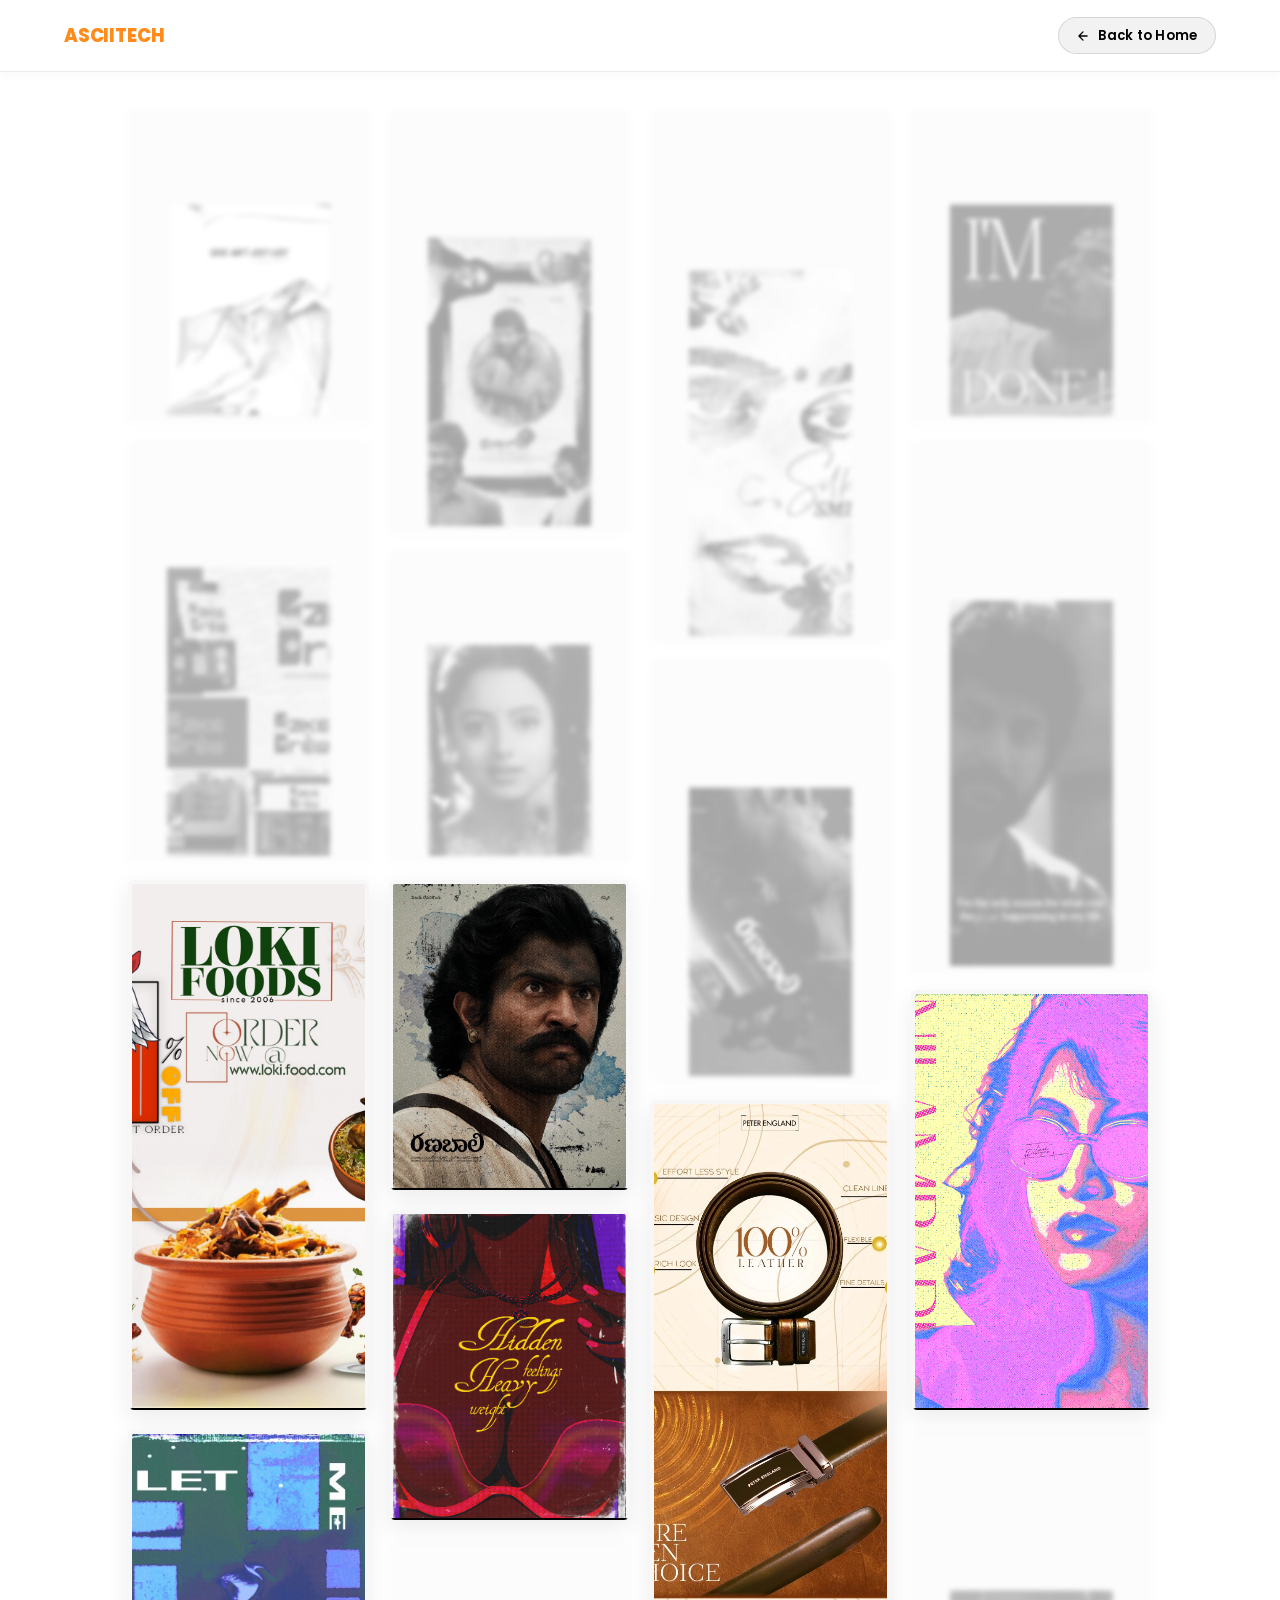
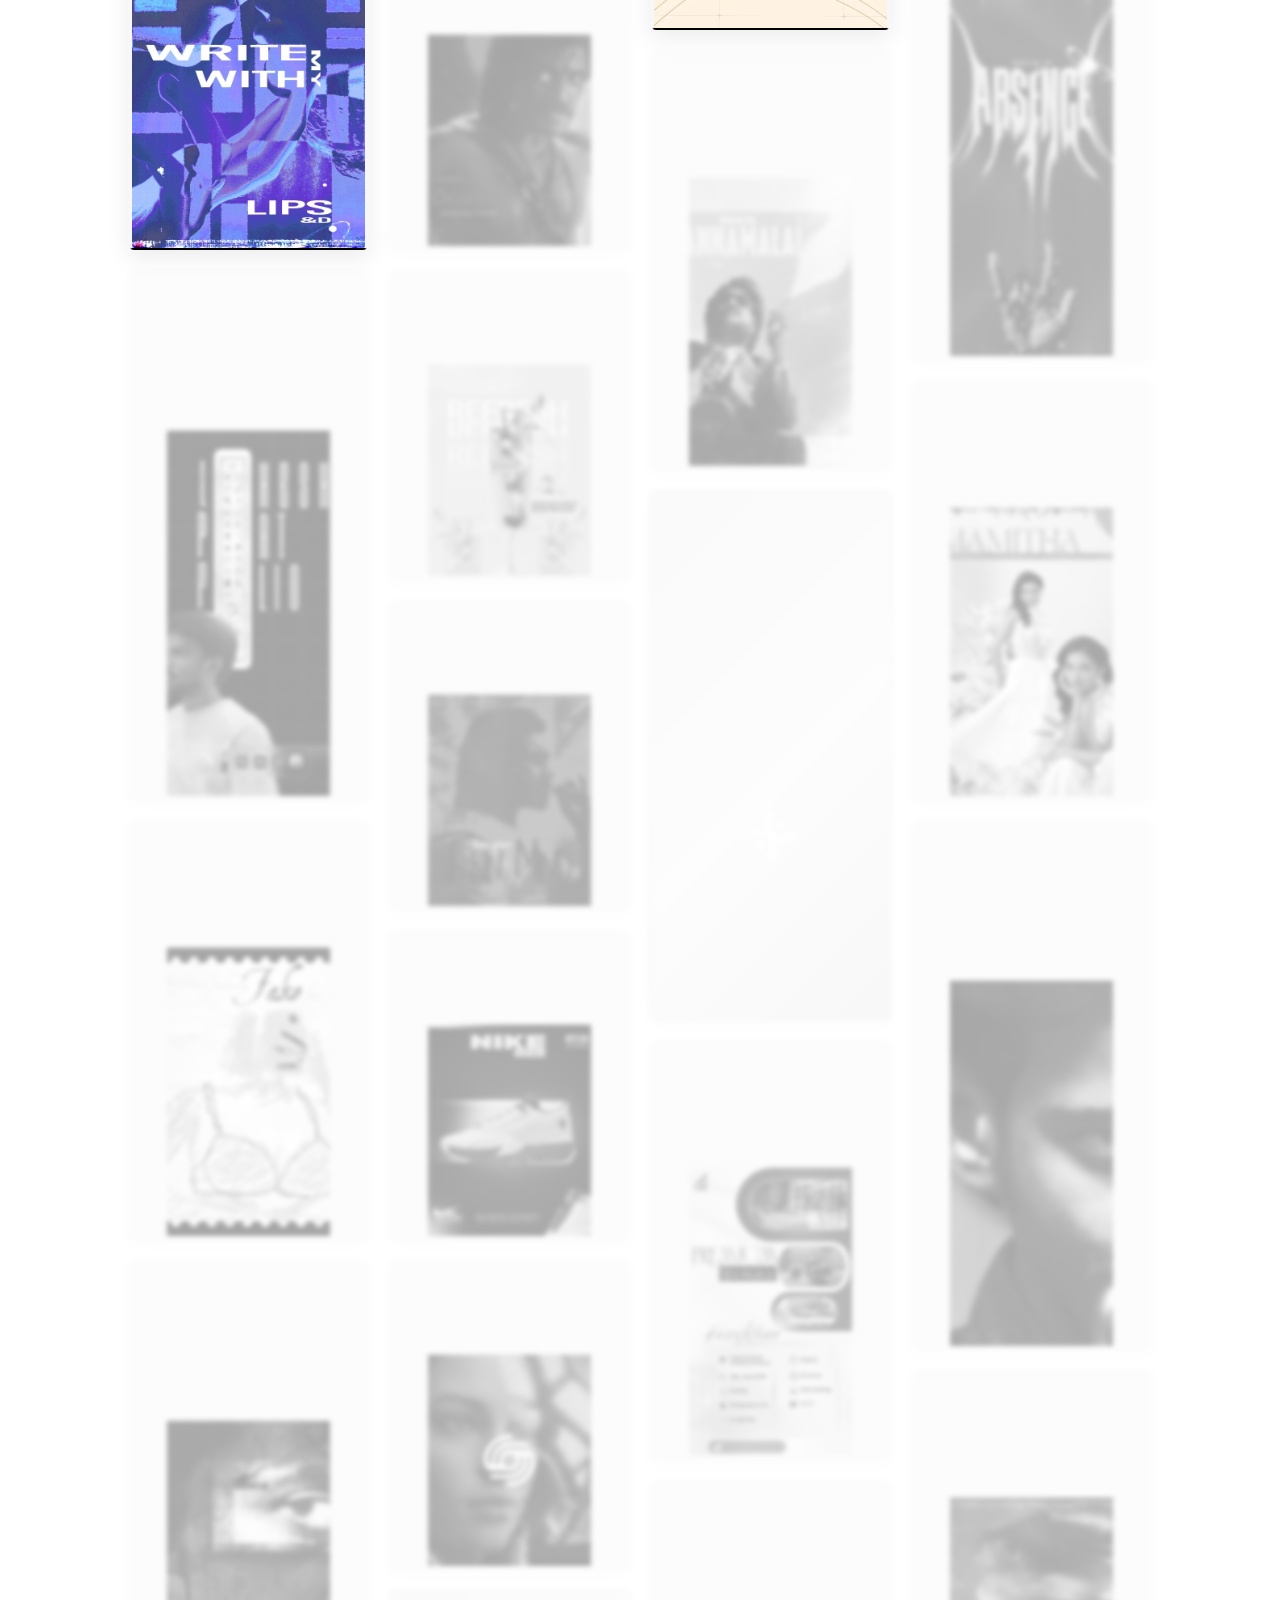
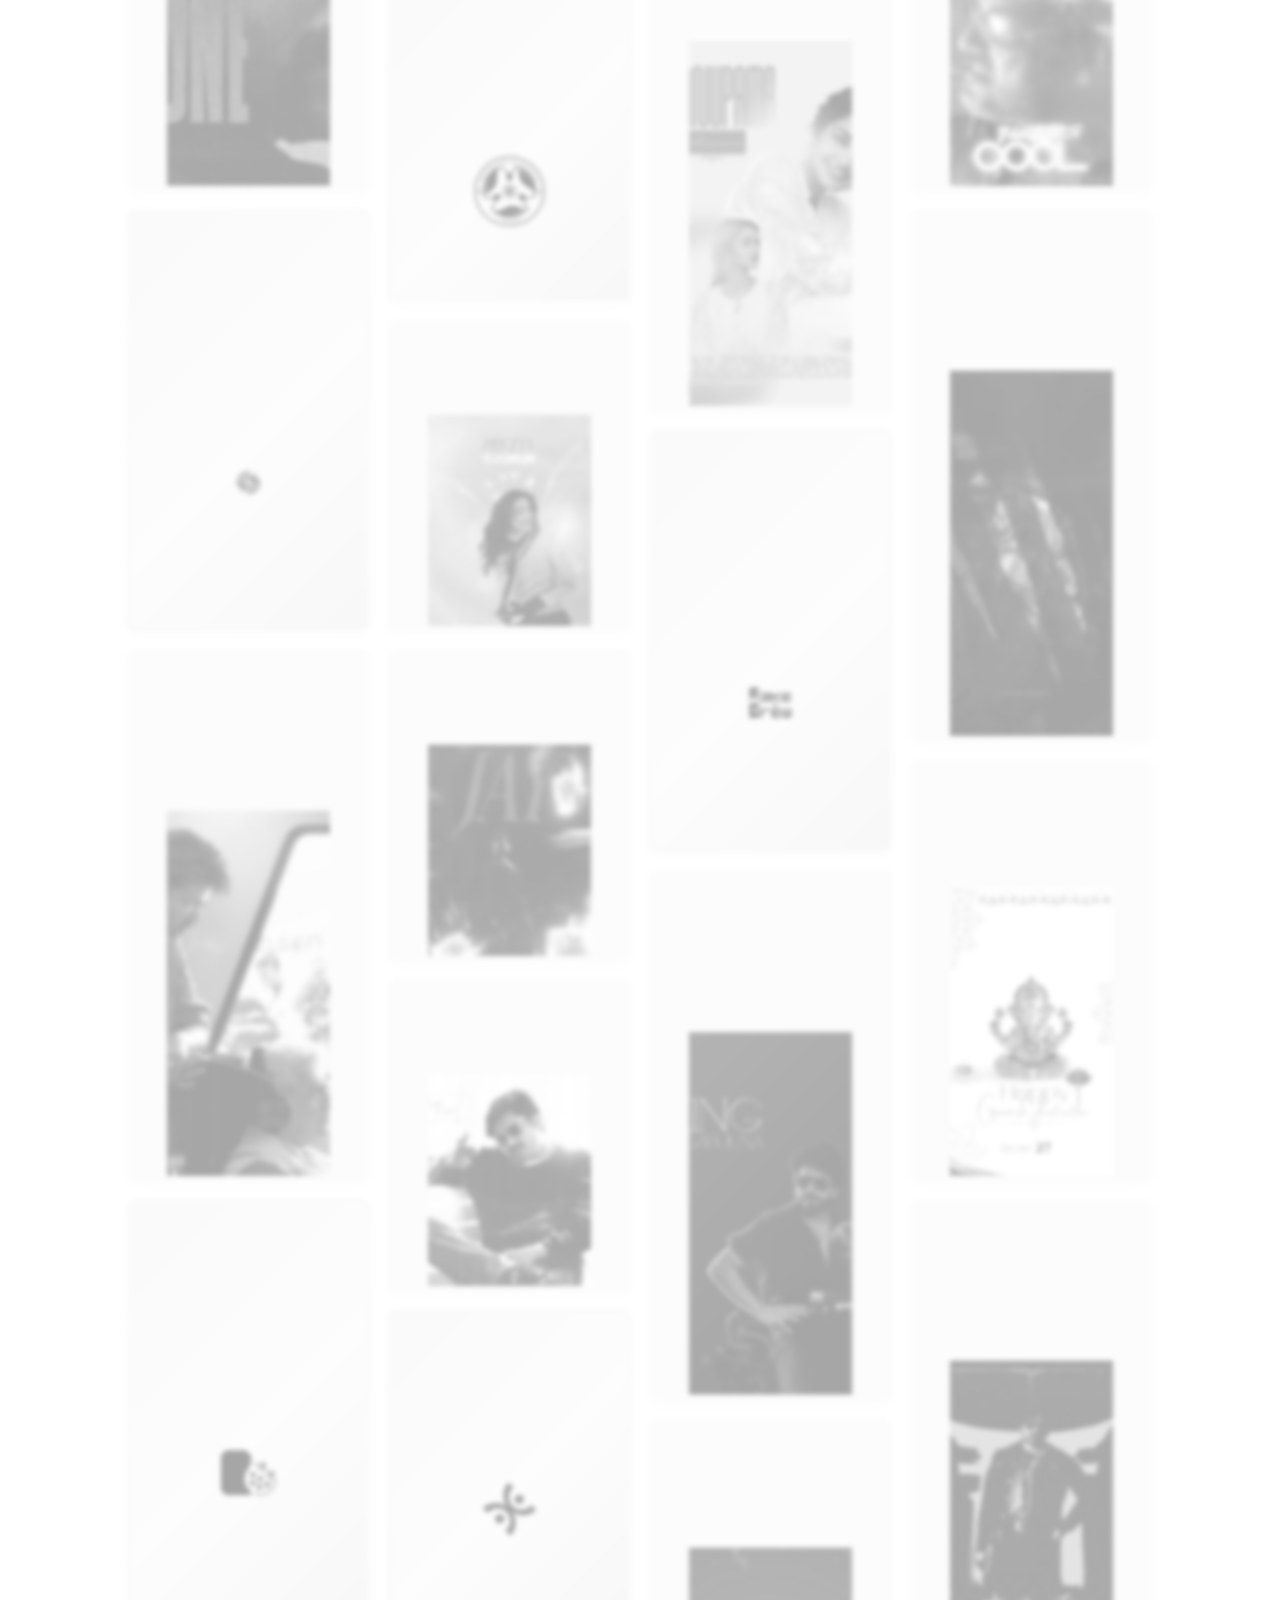
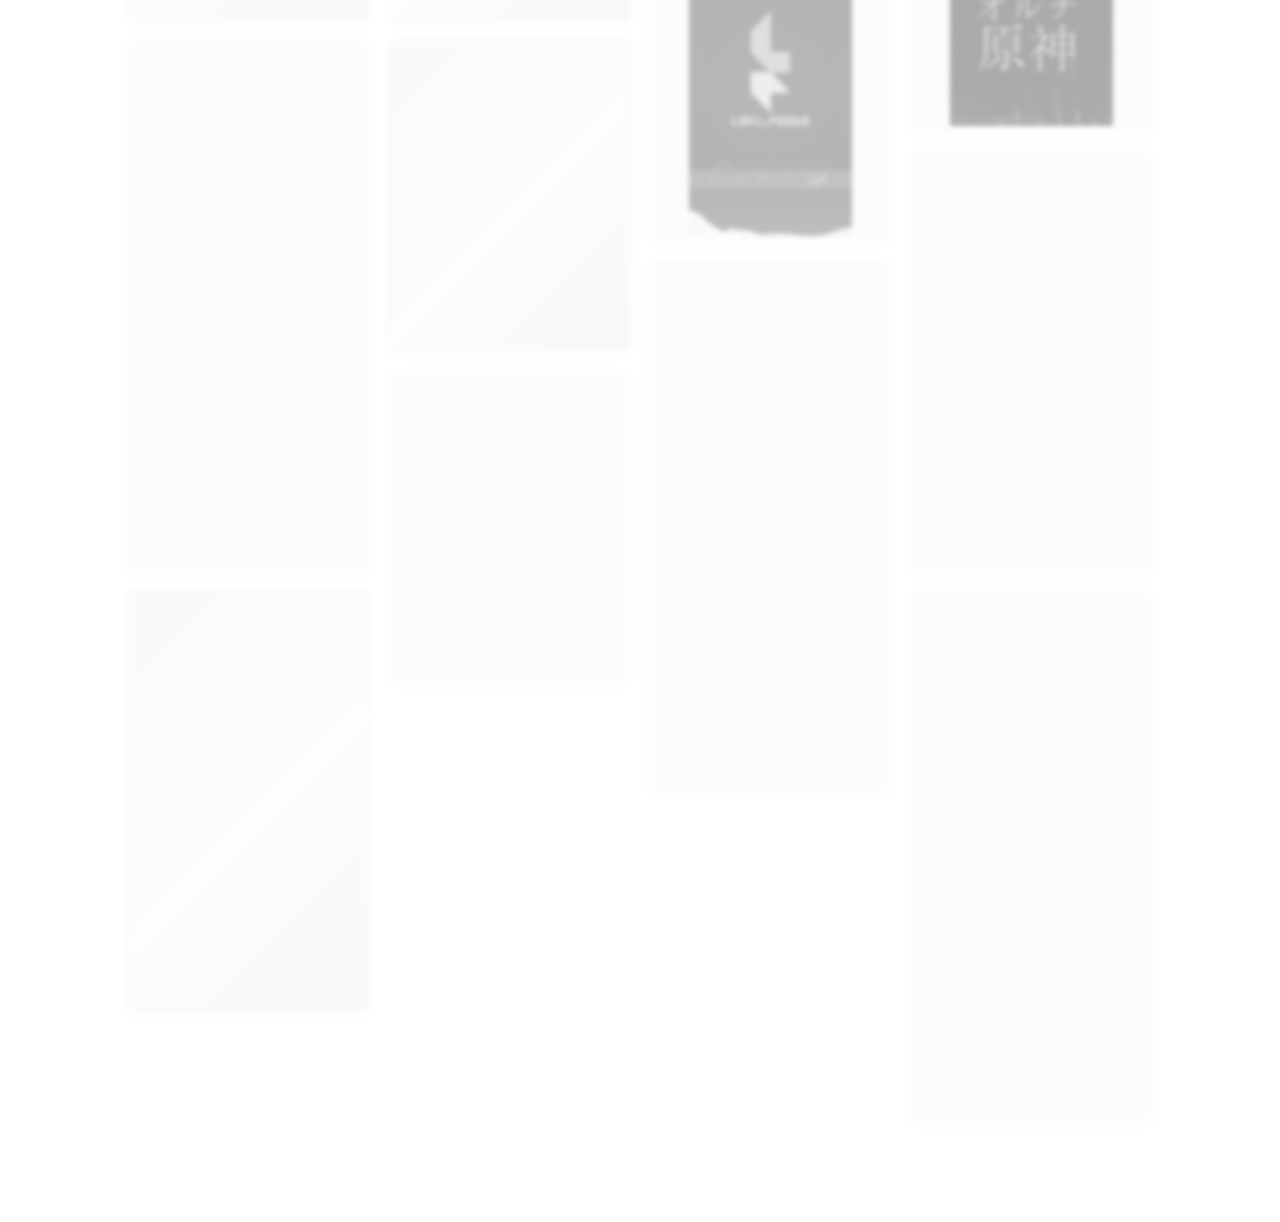
==== posters.html @ ccd1cb11 "Initial commit" ====
<!DOCTYPE html>
<html lang="en">
<head>
  <meta charset="UTF-8" />
  <meta name="viewport" content="width=device-width, initial-scale=1.0" />
  <title>Gallery & Posters Archive — ASCIITECH</title>
  <meta name="description" content="A curated waterfall gallery of all visual artworks, posters, and brand identities by ASCIITECH." />

  <!-- Google Fonts: Poppins & JetBrains Mono -->
  <link rel="preconnect" href="https://fonts.googleapis.com" />
  <link rel="preconnect" href="https://fonts.gstatic.com" crossorigin />
  <link href="https://fonts.googleapis.com/css2?family=Poppins:wght@300;400;500;600;700;800&family=JetBrains+Mono:wght@400;500&display=swap" rel="stylesheet" />

  <style>
    /* ==========================================================================
       Waterfall Gallery Animation Page (White Background Studio)
       ASCIITECH Design Studio
       ========================================================================== */
    *, *::before, *::after {
      box-sizing: border-box;
      margin: 0;
      padding: 0;
    }

    :root {
      --color-accent: #FF8C1A;
      --font-main: 'Poppins', system-ui, -apple-system, sans-serif;
      --font-mono: 'JetBrains Mono', monospace;
    }

    html {
      scroll-behavior: smooth;
      background: #FFFFFF;
    }

    body {
      display: grid;
      place-content: center;
      background: #FFFFFF;
      color: #000000;
      font-family: var(--font-main);
      min-height: 100vh;
      width: 100%;
      overflow-x: hidden;
      -webkit-font-smoothing: antialiased;
    }

    /* Fixed Minimal Floating Header */
    .posters-header {
      position: fixed;
      top: 0;
      left: 0;
      width: 100%;
      height: 72px;
      padding: 0 clamp(1.5rem, 5vw, 4rem);
      display: flex;
      align-items: center;
      justify-content: space-between;
      z-index: 100;
      background: rgba(255, 255, 255, 0.88);
      backdrop-filter: blur(20px);
      -webkit-backdrop-filter: blur(20px);
      border-bottom: 1px solid rgba(0, 0, 0, 0.08);
      box-shadow: 0 2px 12px rgba(0, 0, 0, 0.03);
    }

    .posters-wordmark {
      font-size: 1.15rem;
      font-weight: 800;
      letter-spacing: -0.01em;
      color: var(--color-accent);
      text-decoration: none;
      transition: opacity 0.2s ease;
    }

    .posters-wordmark:hover {
      opacity: 0.85;
    }

    .posters-back-btn {
      display: inline-flex;
      align-items: center;
      gap: 0.5rem;
      font-size: 0.82rem;
      font-weight: 600;
      letter-spacing: 0.02em;
      color: #000000;
      text-decoration: none;
      padding: 0.45rem 1.1rem;
      border-radius: 999px;
      background: rgba(0, 0, 0, 0.05);
      border: 1px solid rgba(0, 0, 0, 0.12);
      transition: all 0.25s ease;
    }

    .posters-back-btn:hover {
      background: var(--color-accent);
      color: #000000;
      border-color: var(--color-accent);
      transform: translateX(-2px);
    }

    /* ==========================================================================
       Waterfall Grid Container
       ========================================================================== */
    .waterfall {
      width: 80vw;
      max-width: 1600px;
      margin: 110px auto 8vw;
      display: grid;
      grid-template-columns: repeat(auto-fill, minmax(220px, 1fr));
      grid-gap: 1.25em;
      grid-auto-flow: row dense;
      grid-auto-rows: 10vh;
    }

    /* Staggered Height Spans (30vh, 40vh, 50vh) */
    .waterfall .item:nth-of-type(3n+1) {
      grid-row: auto / span 3; /* 30vh */
    }

    .waterfall .item:nth-of-type(3n+2) {
      grid-row: auto / span 4; /* 40vh */
    }

    .waterfall .item:nth-of-type(3n+3) {
      grid-row: auto / span 5; /* 50vh */
    }

    /* Item Card & Animation Transition on White Surface */
    .waterfall .item {
      position: relative;
      overflow: hidden;
      filter: saturate(0) opacity(0.35) blur(2.5px);
      transition: border 0.15s, filter 0.5s cubic-bezier(0.25, 1, 0.5, 1), opacity 0.5s ease, box-shadow 0.3s ease;
      box-sizing: border-box;
      border: 4px solid transparent;
      border-radius: 6px;
      background: #f7f7f7;
      cursor: pointer;
      user-select: none;
      box-shadow: 0 4px 16px rgba(0, 0, 0, 0.04);
    }

    .waterfall .item img {
      width: 100%;
      height: 100%;
      object-fit: cover;
      transform: scale(0.7);
      transform-origin: bottom center;
      transition: all 0.35s cubic-bezier(0.25, 1, 0.5, 1);
      display: block;
      pointer-events: none;
    }

    /* Inbound State (Scrolled into viewport) */
    .waterfall .item.inbound {
      filter: saturate(1) opacity(1) blur(0px);
      border-bottom: 2px solid #000000;
      box-shadow: 0 8px 24px rgba(0, 0, 0, 0.08);
    }

    .waterfall .item.inbound img {
      transform: scale(1.0);
    }

    /* Architectural card background for portfolio logo marks */
    .waterfall .item.item-logo {
      background: linear-gradient(135deg, #f2efe6 0%, #faf8f2 55%, #ede9de 100%);
      border: 1px solid rgba(0, 0, 0, 0.06);
    }

    .waterfall .item.item-logo img {
      object-fit: contain;
      padding: clamp(1.2rem, 3vw, 2.5rem);
    }

    /* Interactive hover highlight */
    .waterfall .item:hover {
      filter: saturate(1) opacity(1) blur(0px);
      border-color: rgba(255, 140, 26, 0.35);
      border-bottom-color: var(--color-accent);
      box-shadow: 0 12px 28px rgba(0, 0, 0, 0.12);
    }

    .waterfall .item:hover img {
      transform: scale(1.04);
    }

    /* ==========================================================================
       Fullscreen High-Resolution Lightbox Modal
       ========================================================================== */
    .lightbox-modal {
      position: fixed;
      inset: 0;
      z-index: 1000;
      display: flex;
      align-items: center;
      justify-content: center;
      padding: clamp(1rem, 3vw, 2.5rem);
      opacity: 0;
      pointer-events: none;
      transition: opacity 0.3s cubic-bezier(0.16, 1, 0.3, 1);
    }

    .lightbox-modal.is-open {
      opacity: 1;
      pointer-events: auto;
    }

    .lightbox-backdrop {
      position: absolute;
      inset: 0;
      background: rgba(0, 0, 0, 0.94);
      backdrop-filter: blur(24px);
      -webkit-backdrop-filter: blur(24px);
    }

    .lightbox-dialog {
      position: relative;
      z-index: 10;
      max-width: 92vw;
      max-height: 90vh;
      display: flex;
      align-items: center;
      justify-content: center;
    }

    .lightbox-frame {
      display: flex;
      align-items: center;
      justify-content: center;
      max-height: 85vh;
      max-width: 85vw;
      border-radius: 8px;
      overflow: hidden;
      box-shadow: 0 25px 60px -15px rgba(0, 0, 0, 0.9), 0 0 0 1px rgba(255, 255, 255, 0.1);
      background: #000000;
    }

    .lightbox-frame.is-logo-frame {
      background: linear-gradient(135deg, #d6d4cb 0%, #ece9df 55%, #cfcdc3 100%);
      padding: clamp(2rem, 5vw, 4rem);
    }

    .lightbox-photo {
      max-height: 85vh;
      max-width: 85vw;
      width: auto;
      height: auto;
      object-fit: contain;
      display: block;
      border-radius: 4px;
    }

    .lightbox-close {
      position: absolute;
      top: -46px;
      right: -8px;
      width: 40px;
      height: 40px;
      border-radius: 50%;
      background: rgba(255, 255, 255, 0.15);
      border: 1px solid rgba(255, 255, 255, 0.3);
      color: #ffffff;
      font-size: 1.5rem;
      display: flex;
      align-items: center;
      justify-content: center;
      cursor: pointer;
      transition: all 0.2s ease;
    }

    .lightbox-close:hover {
      background: var(--color-accent);
      color: #000000;
      border-color: var(--color-accent);
      transform: scale(1.08);
    }

    /* Lightbox Navigation Buttons (Prev / Next) */
    .lightbox-nav-btn {
      position: absolute;
      top: 50%;
      transform: translateY(-50%);
      width: 48px;
      height: 48px;
      border-radius: 50%;
      background: rgba(255, 255, 255, 0.12);
      border: 1px solid rgba(255, 255, 255, 0.25);
      color: #ffffff;
      display: flex;
      align-items: center;
      justify-content: center;
      cursor: pointer;
      transition: all 0.2s ease;
      z-index: 20;
    }

    .lightbox-nav-btn:hover {
      background: var(--color-accent);
      color: #000000;
      border-color: var(--color-accent);
      transform: translateY(-50%) scale(1.08);
    }

    .lightbox-prev {
      left: clamp(10px, 3vw, 40px);
    }

    .lightbox-next {
      right: clamp(10px, 3vw, 40px);
    }

    /* Responsive Adjustments */
    @media (max-width: 900px) {
      .waterfall {
        width: 90vw;
        grid-template-columns: repeat(auto-fill, minmax(180px, 1fr));
        grid-gap: 1em;
        margin-top: 96px;
      }
    }

    @media (max-width: 600px) {
      .waterfall {
        width: 92vw;
        grid-template-columns: repeat(2, 1fr);
        grid-gap: 0.75em;
        grid-auto-rows: 8vh;
        margin-top: 88px;
      }

      .waterfall .item.item-logo img {
        padding: 1rem;
      }

      .lightbox-nav-btn {
        display: none;
      }
    }
  </style>
</head>
<body>

  <!-- Fixed Minimal Header -->
  <header class="posters-header">
    <a href="index.html" class="posters-wordmark">ASCIITECH</a>
    <a href="index.html" class="posters-back-btn" aria-label="Back to main page">
      <svg width="14" height="14" viewBox="0 0 24 24" fill="none" stroke="currentColor" stroke-width="2.2" stroke-linecap="round" stroke-linejoin="round">
        <path d="M19 12H5M12 19l-7-7 7-7"/>
      </svg>
      <span>Back to Home</span>
    </a>
  </header>

  <!-- Waterfall Gallery Grid (Populated & Shuffled dynamically) -->
  <main class="waterfall" id="waterfallGrid"></main>

  <!-- Fullscreen Lightbox Modal -->
  <div class="lightbox-modal" id="lightboxModal" role="dialog" aria-modal="true" aria-hidden="true">
    <div class="lightbox-backdrop" id="lightboxBackdrop"></div>
    <button class="lightbox-nav-btn lightbox-prev" id="lightboxPrev" aria-label="Previous artwork">&#10094;</button>
    <button class="lightbox-nav-btn lightbox-next" id="lightboxNext" aria-label="Next artwork">&#10095;</button>
    <div class="lightbox-dialog">
      <button class="lightbox-close" id="lightboxClose" aria-label="Close viewer">&times;</button>
      <div class="lightbox-frame" id="lightboxFrame">
        <img id="lightboxImg" src="" alt="Full resolution view" class="lightbox-photo" />
      </div>
    </div>
  </div>

  <script>
    // ==========================================================================
    // Curated Poster & Artwork Collections
    // 1st two posters removed per instruction. All 15 extra posters included.
    // ==========================================================================
    const topTierPosters = [
      { src: "assets/posters/poster-38.webp", isLogo: false },
      { src: "assets/posters/poster-45.webp", isLogo: false },
      { src: "assets/posters/poster-46.webp", isLogo: false },
      { src: "assets/posters/poster-40.webp", isLogo: false },
      { src: "assets/posters/poster-35.webp", isLogo: false },
      { src: "assets/posters/poster-42.webp", isLogo: false },
      { src: "assets/posters/poster-36.webp", isLogo: false },
      { src: "assets/posters/poster-43.webp", isLogo: false },
      { src: "assets/posters/poster-37.webp", isLogo: false },
      { src: "assets/posters/poster-39.webp", isLogo: false },
      { src: "assets/posters/poster-34.webp", isLogo: false },
      { src: "assets/posters/poster-17.webp", isLogo: false },
      { src: "assets/posters/poster-19.webp", isLogo: false },
      { src: "assets/posters/poster-30.webp", isLogo: false },
      { src: "assets/posters/poster-31.webp", isLogo: false },
      { src: "assets/posters/poster-08.webp", isLogo: false },
      { src: "assets/posters/poster-09.webp", isLogo: false },
      { src: "assets/posters/poster-28.webp", isLogo: false },
      { src: "assets/posters/poster-29.webp", isLogo: false }
    ];

    const remainingPosters = [
      { src: "assets/posters/poster-03.webp", isLogo: false },
      { src: "assets/posters/poster-04.webp", isLogo: false },
      { src: "assets/posters/poster-05.webp", isLogo: false },
      { src: "assets/posters/poster-06.webp", isLogo: false },
      { src: "assets/posters/poster-07.webp", isLogo: false },
      { src: "assets/posters/poster-10.webp", isLogo: false },
      { src: "assets/posters/poster-11.webp", isLogo: false },
      { src: "assets/posters/poster-12.webp", isLogo: false },
      { src: "assets/posters/poster-13.webp", isLogo: false },
      { src: "assets/posters/poster-14.webp", isLogo: false },
      { src: "assets/posters/poster-15.webp", isLogo: false },
      { src: "assets/posters/poster-16.webp", isLogo: false },
      { src: "assets/posters/poster-18.webp", isLogo: false },
      { src: "assets/posters/poster-20.webp", isLogo: false },
      { src: "assets/posters/poster-21.webp", isLogo: false },
      { src: "assets/posters/poster-22.webp", isLogo: false },
      { src: "assets/posters/poster-23.webp", isLogo: false },
      { src: "assets/posters/poster-24.webp", isLogo: false },
      { src: "assets/posters/poster-25.webp", isLogo: false },
      { src: "assets/posters/poster-26.webp", isLogo: false },
      { src: "assets/posters/poster-27.webp", isLogo: false },
      { src: "assets/posters/poster-41.webp", isLogo: false },
      { src: "assets/posters/poster-44.webp", isLogo: false },
      { src: "assets/logos/logo-01.png", isLogo: true },
      { src: "assets/logos/logo-02.png", isLogo: true },
      { src: "assets/logos/logo-03.png", isLogo: true },
      { src: "assets/logos/logo-04.png", isLogo: true },
      { src: "assets/logos/logo-05.png", isLogo: true },
      { src: "assets/logos/logo-06.png", isLogo: true },
      { src: "assets/logos/logo-07.png", isLogo: true },
      { src: "assets/logos/lxconfirm.png", isLogo: true },
      { src: "assets/logos/suzen1.webp", isLogo: false }
    ];

    // ==========================================================================
    // Tiered Dynamic Shuffle on Every Refresh
    // Shuffles the best posters at the top, and shuffles remaining after them
    // ==========================================================================
    function shuffleArray(arr) {
      const copy = arr.slice();
      for (let i = copy.length - 1; i > 0; i--) {
        const j = Math.floor(Math.random() * (i + 1));
        [copy[i], copy[j]] = [copy[j], copy[i]];
      }
      return copy;
    }

    const shuffledGallery = [...shuffleArray(topTierPosters), ...shuffleArray(remainingPosters)];

    const grid = document.getElementById('waterfallGrid');
    grid.innerHTML = shuffledGallery.map((item, idx) => `
      <div class="item ${item.isLogo ? 'item-logo' : ''}" data-index="${idx}" data-src="${item.src}" ${item.isLogo ? 'data-is-logo="true"' : ''}>
        <img src="${item.src}" alt="Artwork" loading="${idx < 8 ? 'eager' : 'lazy'}" />
      </div>
    `).join('');

    // ==========================================================================
    // Intersection Observer Waterfall Trigger Engine
    // ==========================================================================
    const items = Array.from(grid.querySelectorAll('.item'));
    
    const observer = new IntersectionObserver((entries) => {
      for (const entry of entries) {
        entry.target.classList.toggle('inbound', entry.intersectionRatio >= 0.85 || entry.intersectionRatio >= 1);
      }
    }, { 
      threshold: [0, 0.25, 0.5, 0.85, 1.0],
      rootMargin: "0px"
    });

    items.forEach(item => observer.observe(item));

    // Reveal items that start within initial viewport
    const checkInitialInbound = () => {
      const vh = window.innerHeight;
      items.forEach(item => {
        const rect = item.getBoundingClientRect();
        if (rect.top < vh && rect.bottom > 0) {
          item.classList.add('inbound');
        }
      });
    };
    checkInitialInbound();
    setTimeout(checkInitialInbound, 120);

    // ==========================================================================
    // Fullscreen Lightbox Viewer
    // ==========================================================================
    const modal = document.getElementById('lightboxModal');
    const backdrop = document.getElementById('lightboxBackdrop');
    const closeBtn = document.getElementById('lightboxClose');
    const prevBtn = document.getElementById('lightboxPrev');
    const nextBtn = document.getElementById('lightboxNext');
    const lightboxImg = document.getElementById('lightboxImg');
    const lightboxFrame = document.getElementById('lightboxFrame');

    let currentIndex = 0;

    function openLightbox(index) {
      if (index < 0 || index >= items.length) return;
      currentIndex = index;
      const targetItem = items[currentIndex];
      const src = targetItem.getAttribute('data-src');
      const isLogo = targetItem.getAttribute('data-is-logo') === 'true';

      lightboxImg.src = src;
      lightboxFrame.classList.toggle('is-logo-frame', isLogo);
      modal.classList.add('is-open');
      modal.setAttribute('aria-hidden', 'false');
      document.body.style.overflow = 'hidden';
    }

    function closeLightbox() {
      modal.classList.remove('is-open');
      modal.setAttribute('aria-hidden', 'true');
      lightboxImg.src = '';
      document.body.style.overflow = '';
    }

    function showNext() {
      openLightbox((currentIndex + 1) % items.length);
    }

    function showPrev() {
      openLightbox((currentIndex - 1 + items.length) % items.length);
    }

    // Attach click events
    items.forEach((item, idx) => {
      item.addEventListener('click', () => openLightbox(idx));
    });

    backdrop.addEventListener('click', closeLightbox);
    closeBtn.addEventListener('click', closeLightbox);
    prevBtn.addEventListener('click', (e) => { e.stopPropagation(); showPrev(); });
    nextBtn.addEventListener('click', (e) => { e.stopPropagation(); showNext(); });

    // Keyboard navigation
    window.addEventListener('keydown', (e) => {
      if (!modal.classList.contains('is-open')) return;
      if (e.key === 'Escape') closeLightbox();
      if (e.key === 'ArrowRight') showNext();
      if (e.key === 'ArrowLeft') showPrev();
    });
  </script>
</body>
</html>
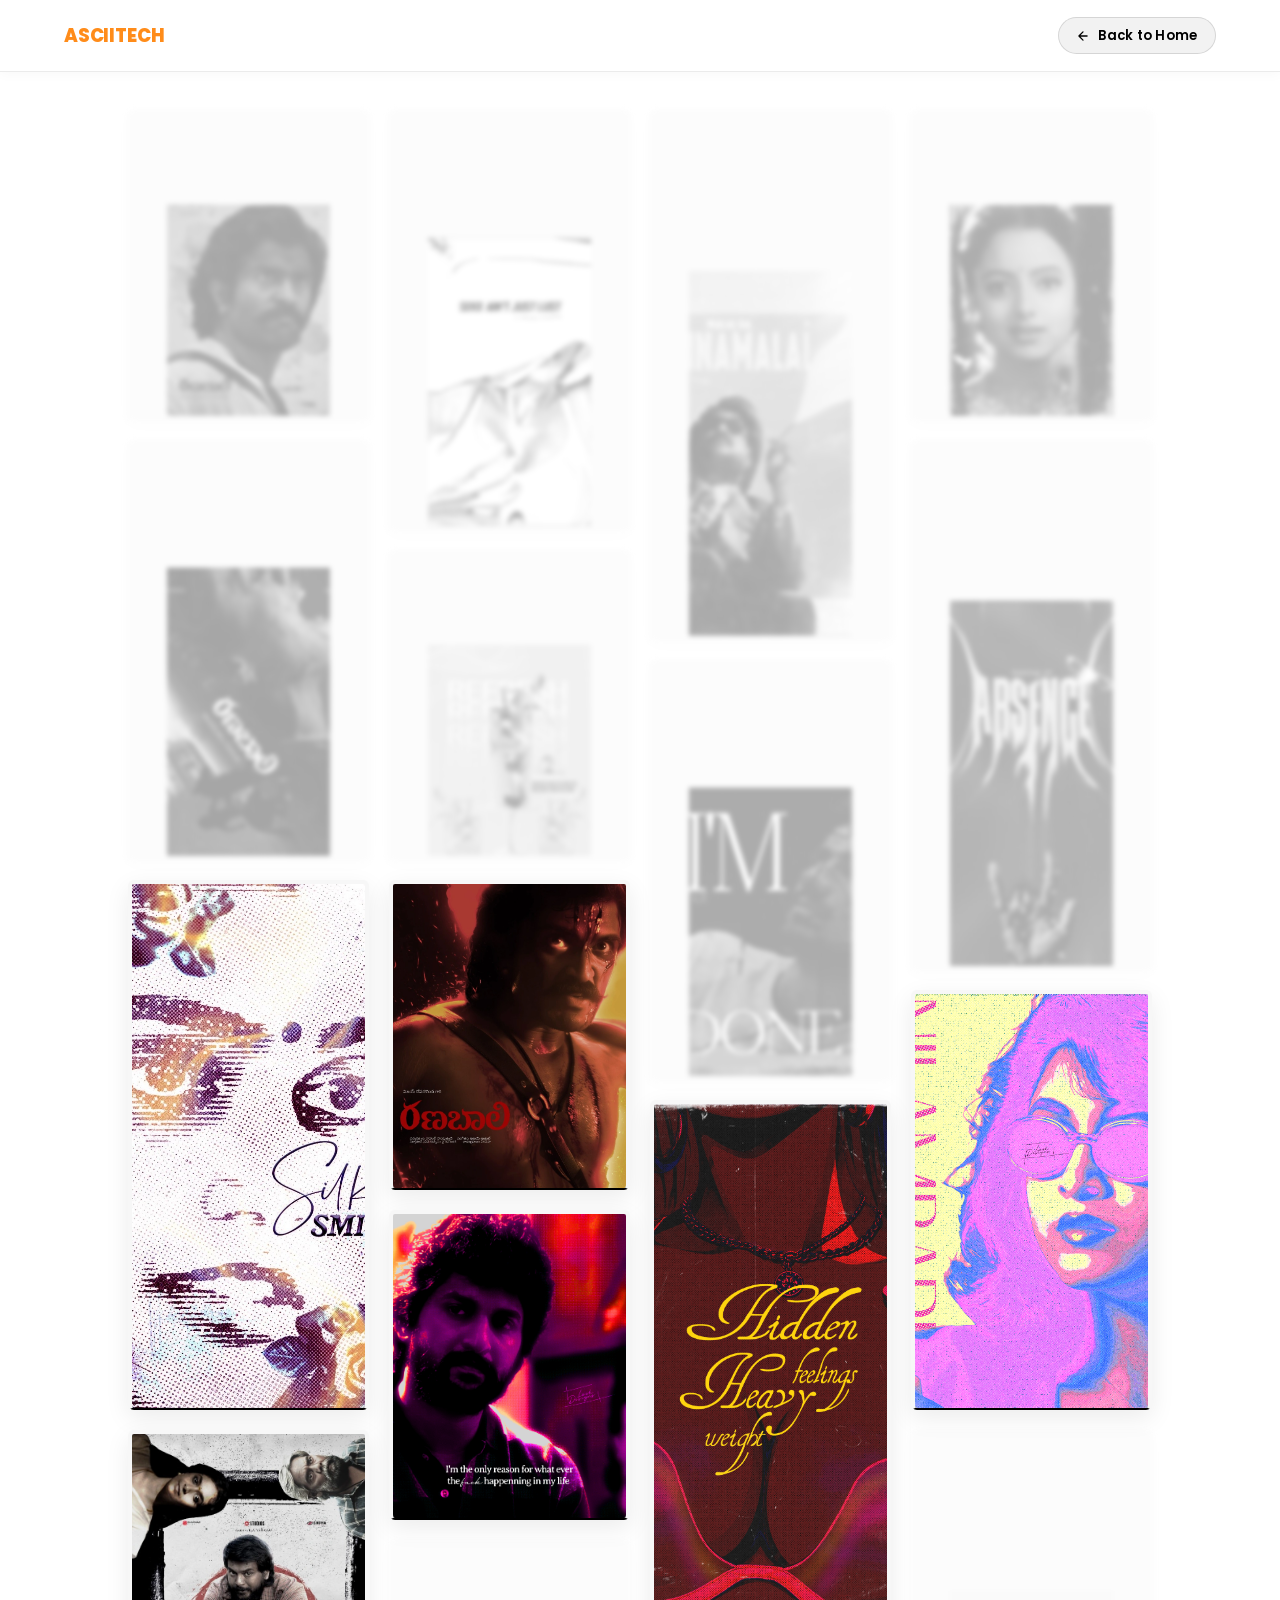
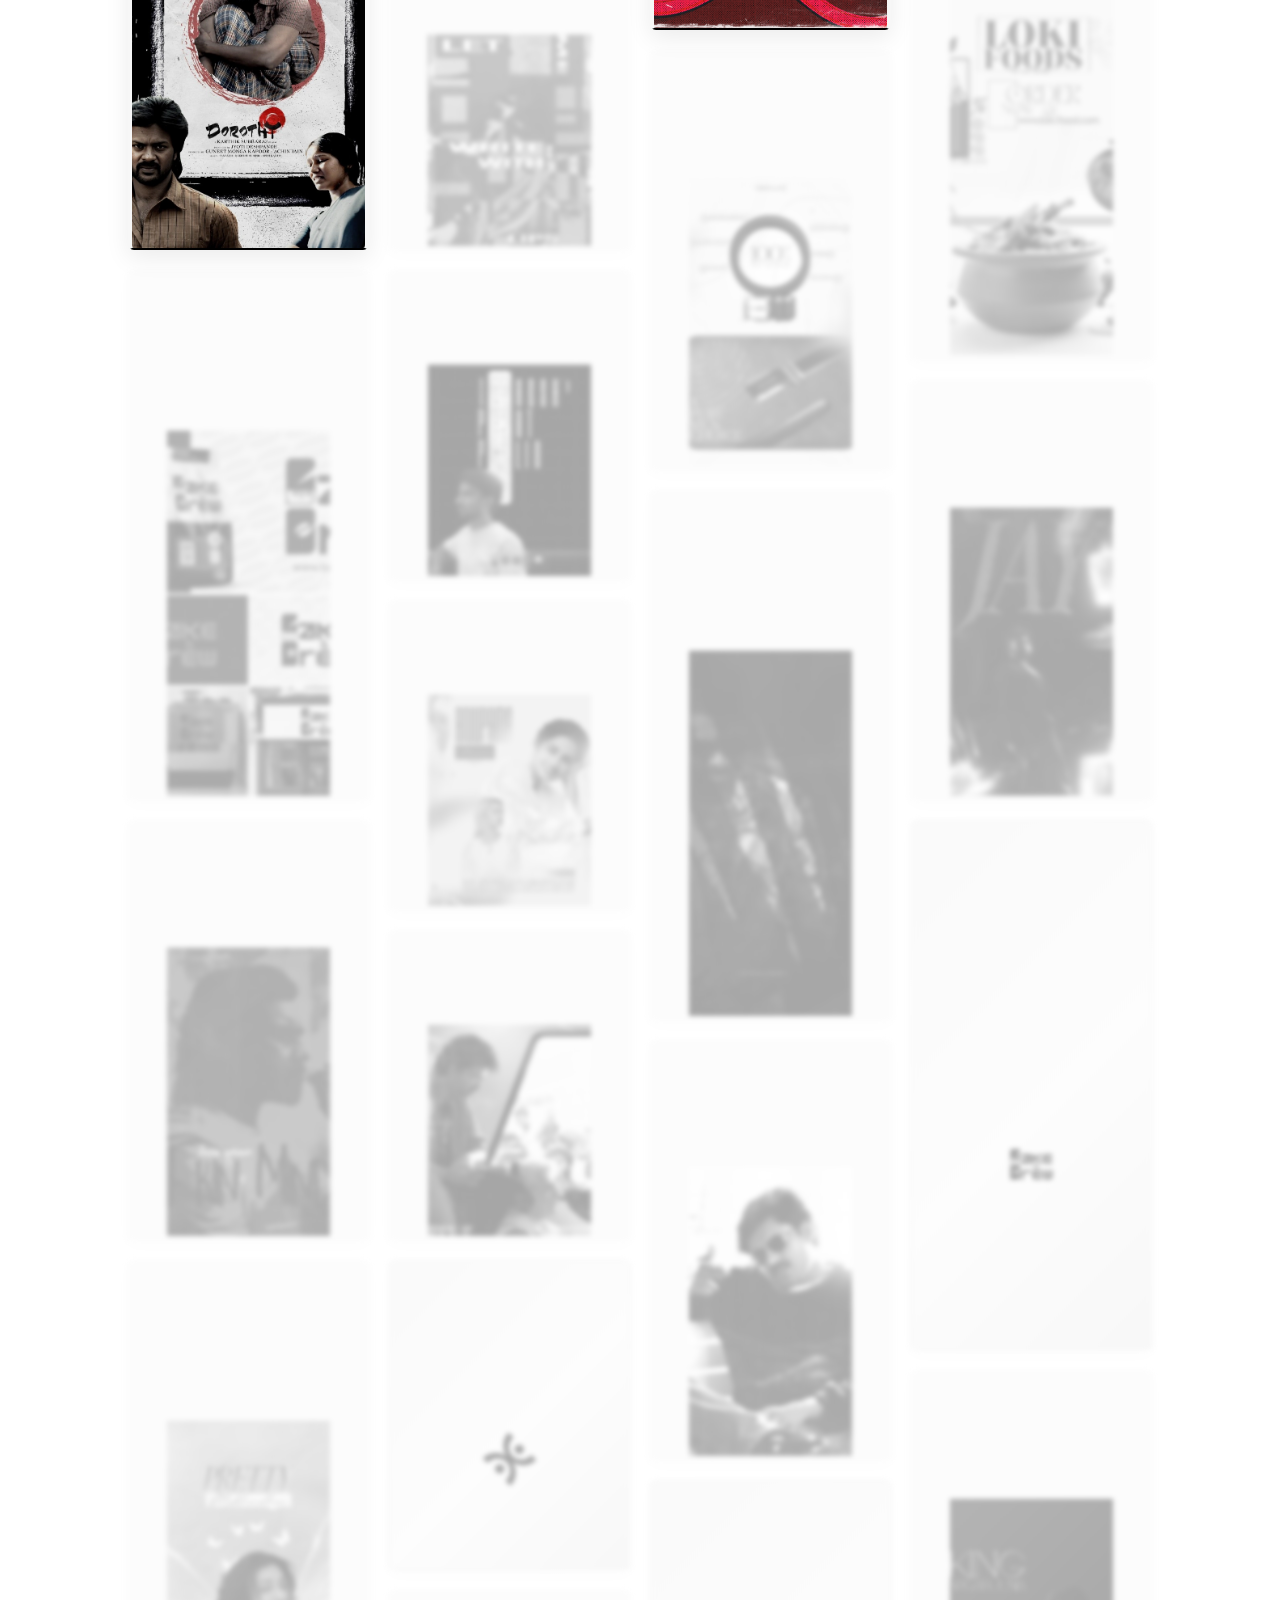
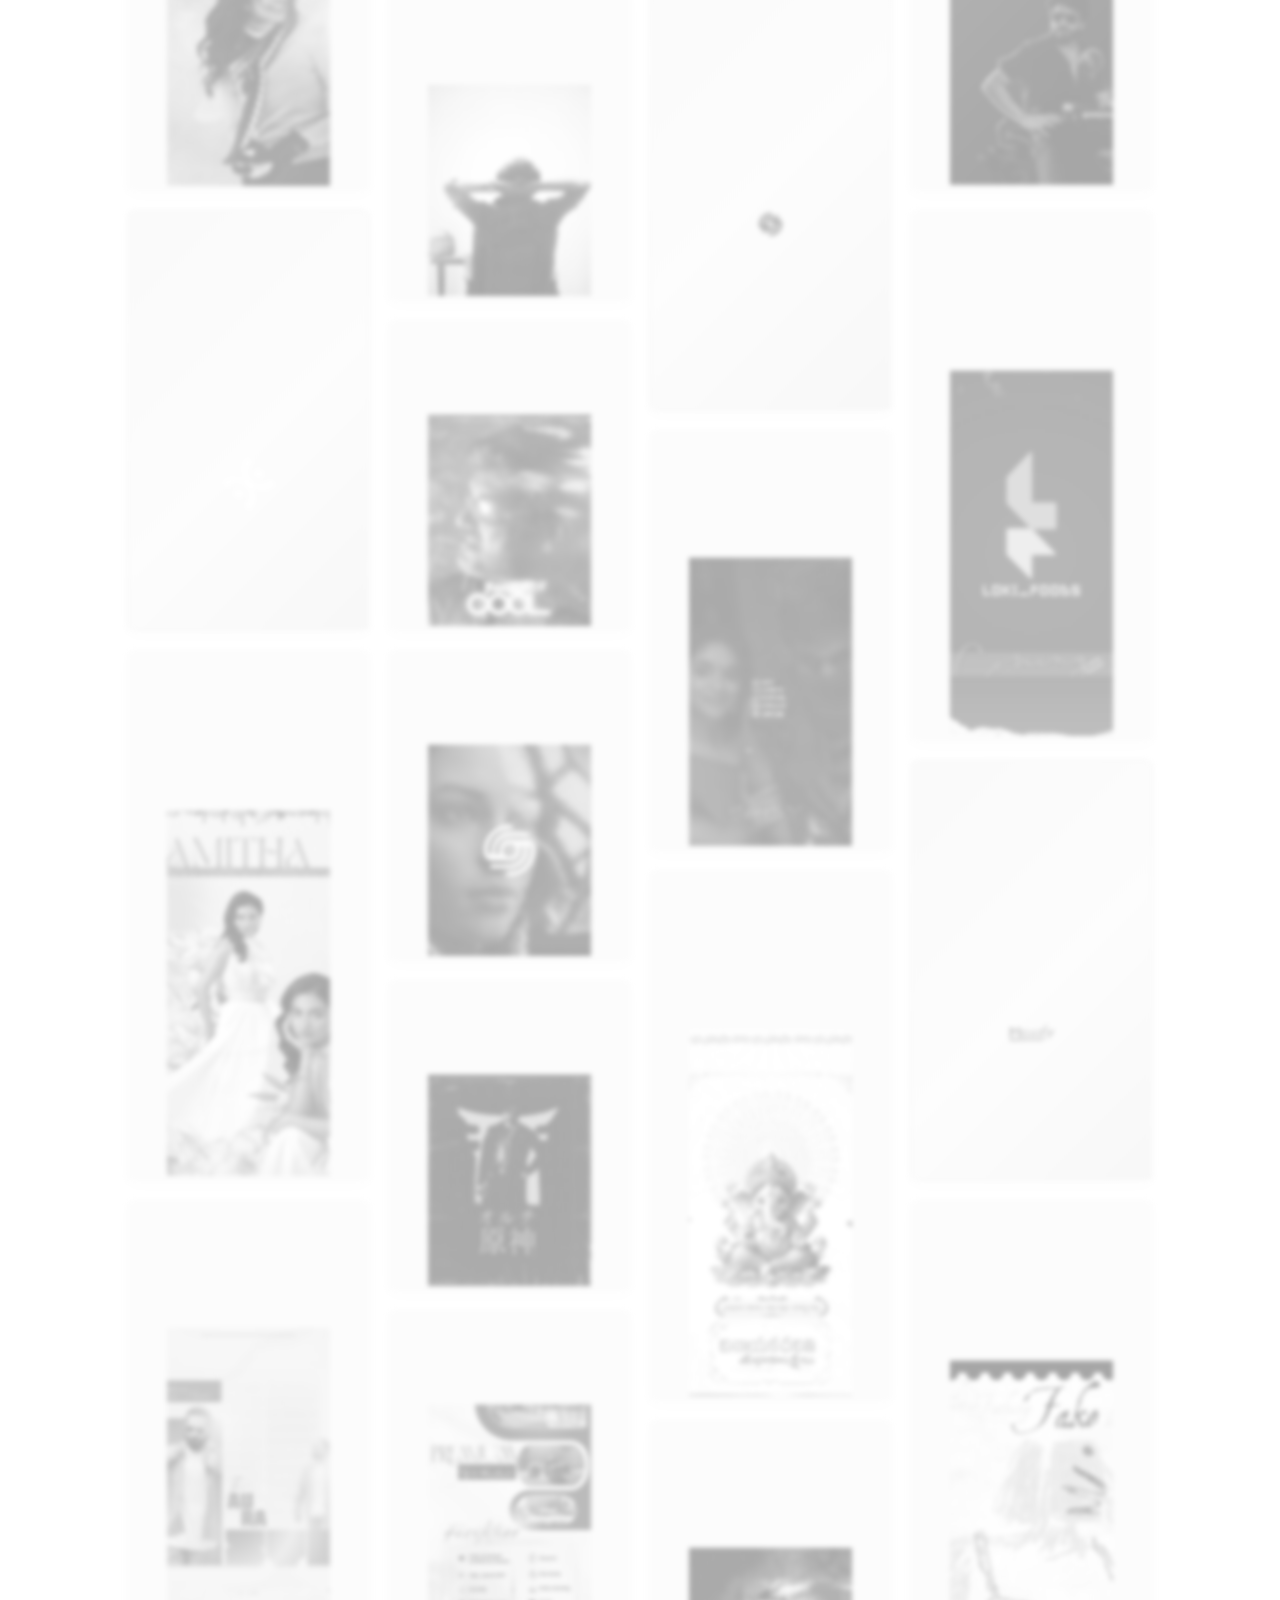
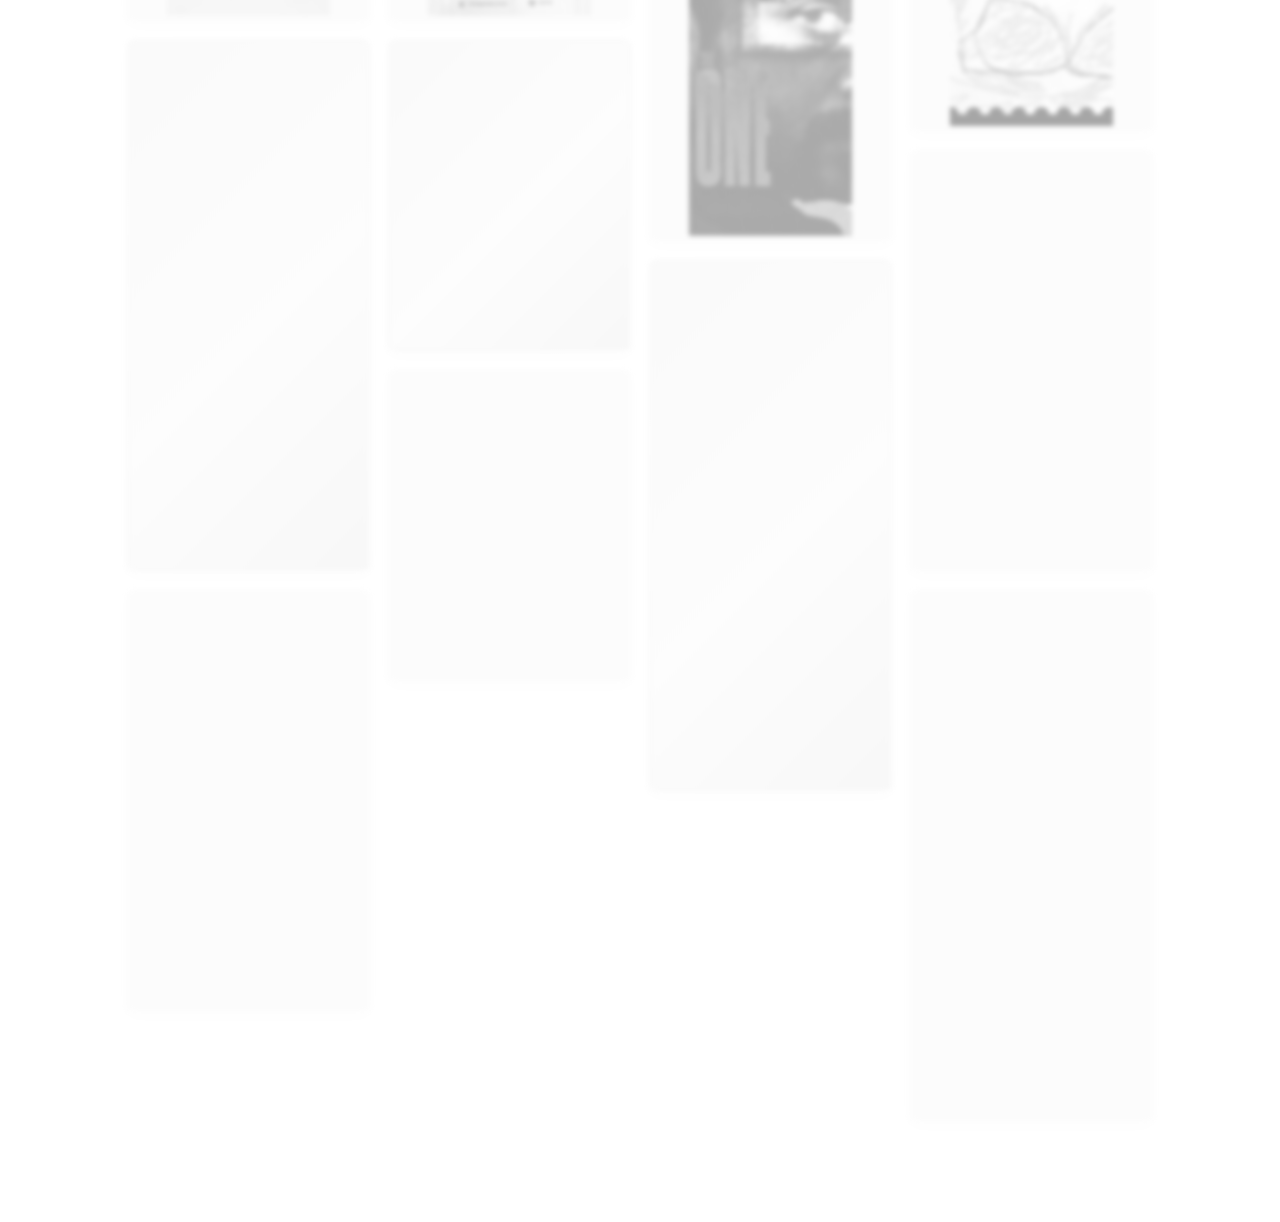
==== commit e3654702: "Updated website files" ====
--- a/posters.html
+++ b/posters.html
@@ -542,6 +542,22 @@
       if (e.key === 'ArrowRight') showNext();
       if (e.key === 'ArrowLeft') showPrev();
     });
+
+    // Handle Back to Home button without reloading peacock animation & preserving scroll
+    const backBtn = document.querySelector('.posters-back-btn');
+    if (backBtn) {
+      backBtn.addEventListener('click', (e) => {
+        e.preventDefault();
+        try {
+          sessionStorage.setItem('peacock_loader_seen', '1');
+        } catch (err) {}
+        if (window.history.length > 1 && document.referrer && document.referrer.indexOf(window.location.host) !== -1) {
+          window.history.back();
+        } else {
+          window.location.href = 'index.html';
+        }
+      });
+    }
   </script>
 </body>
 </html>
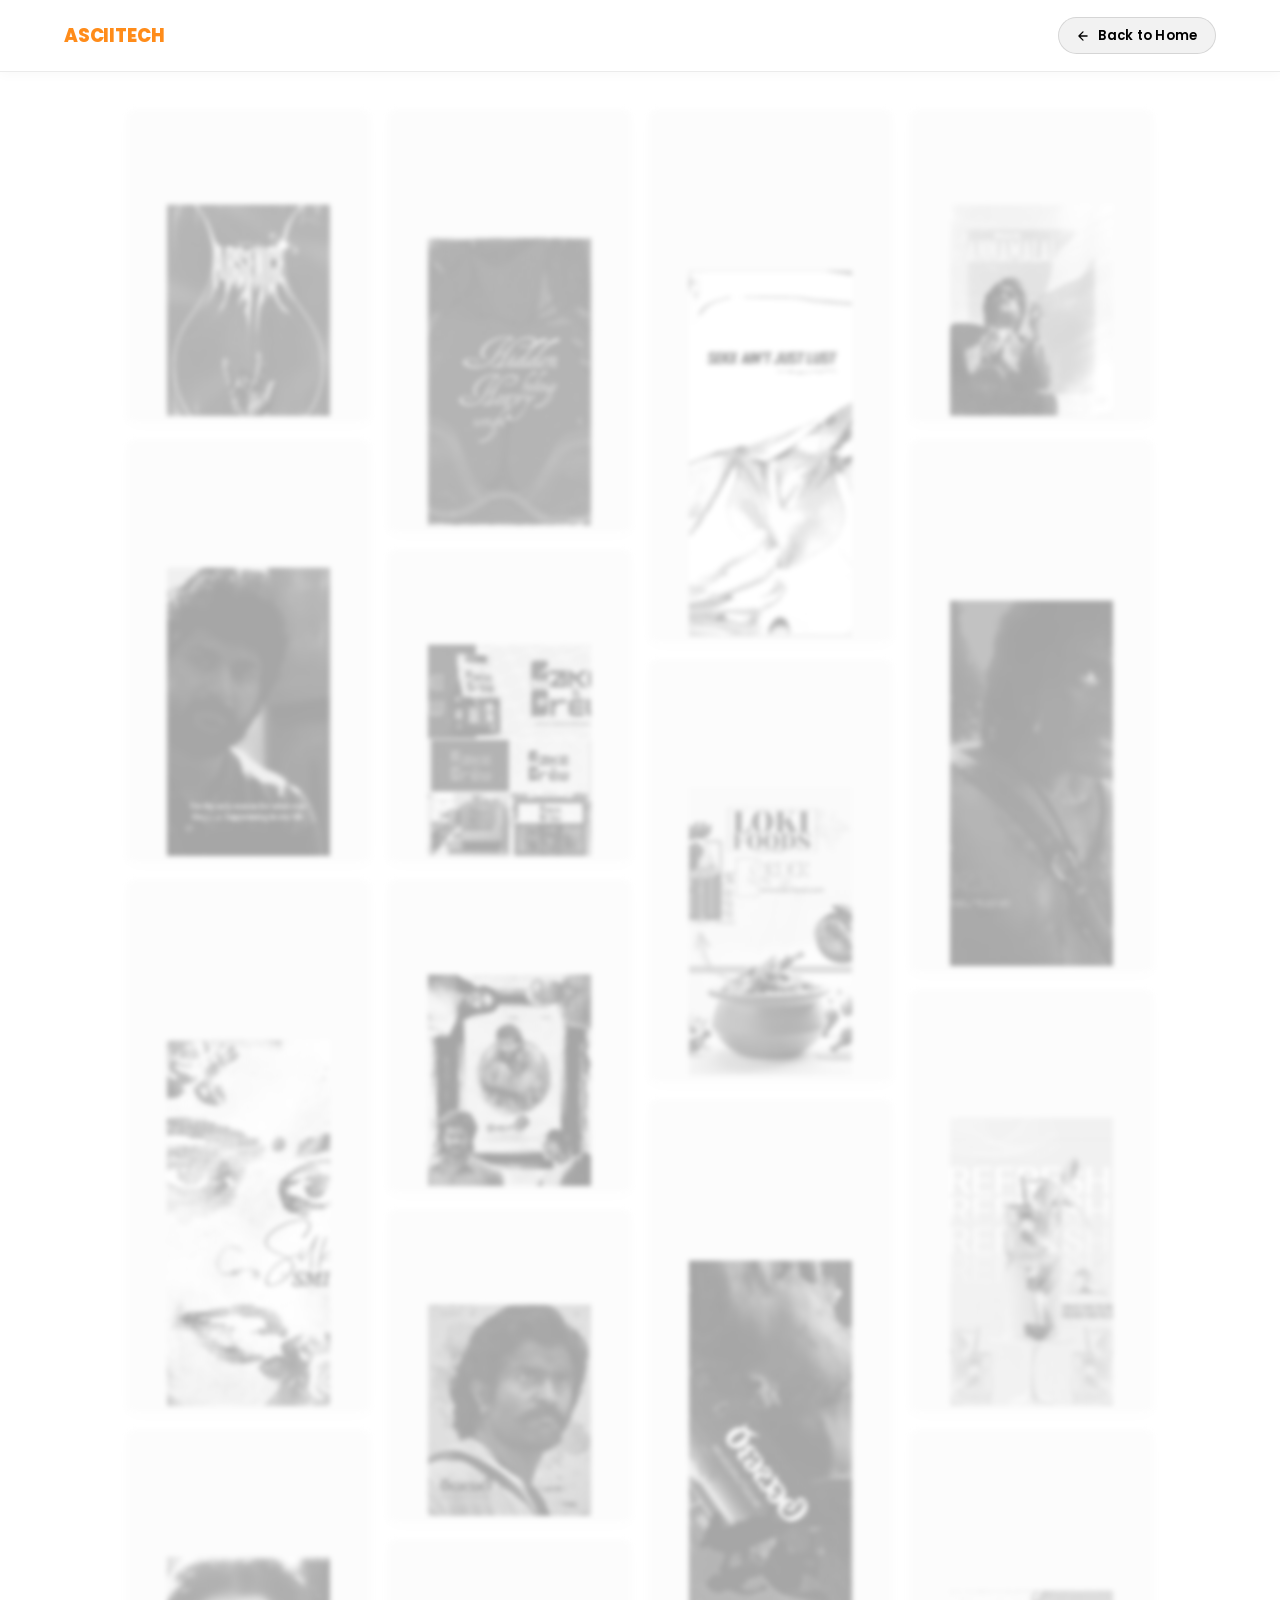
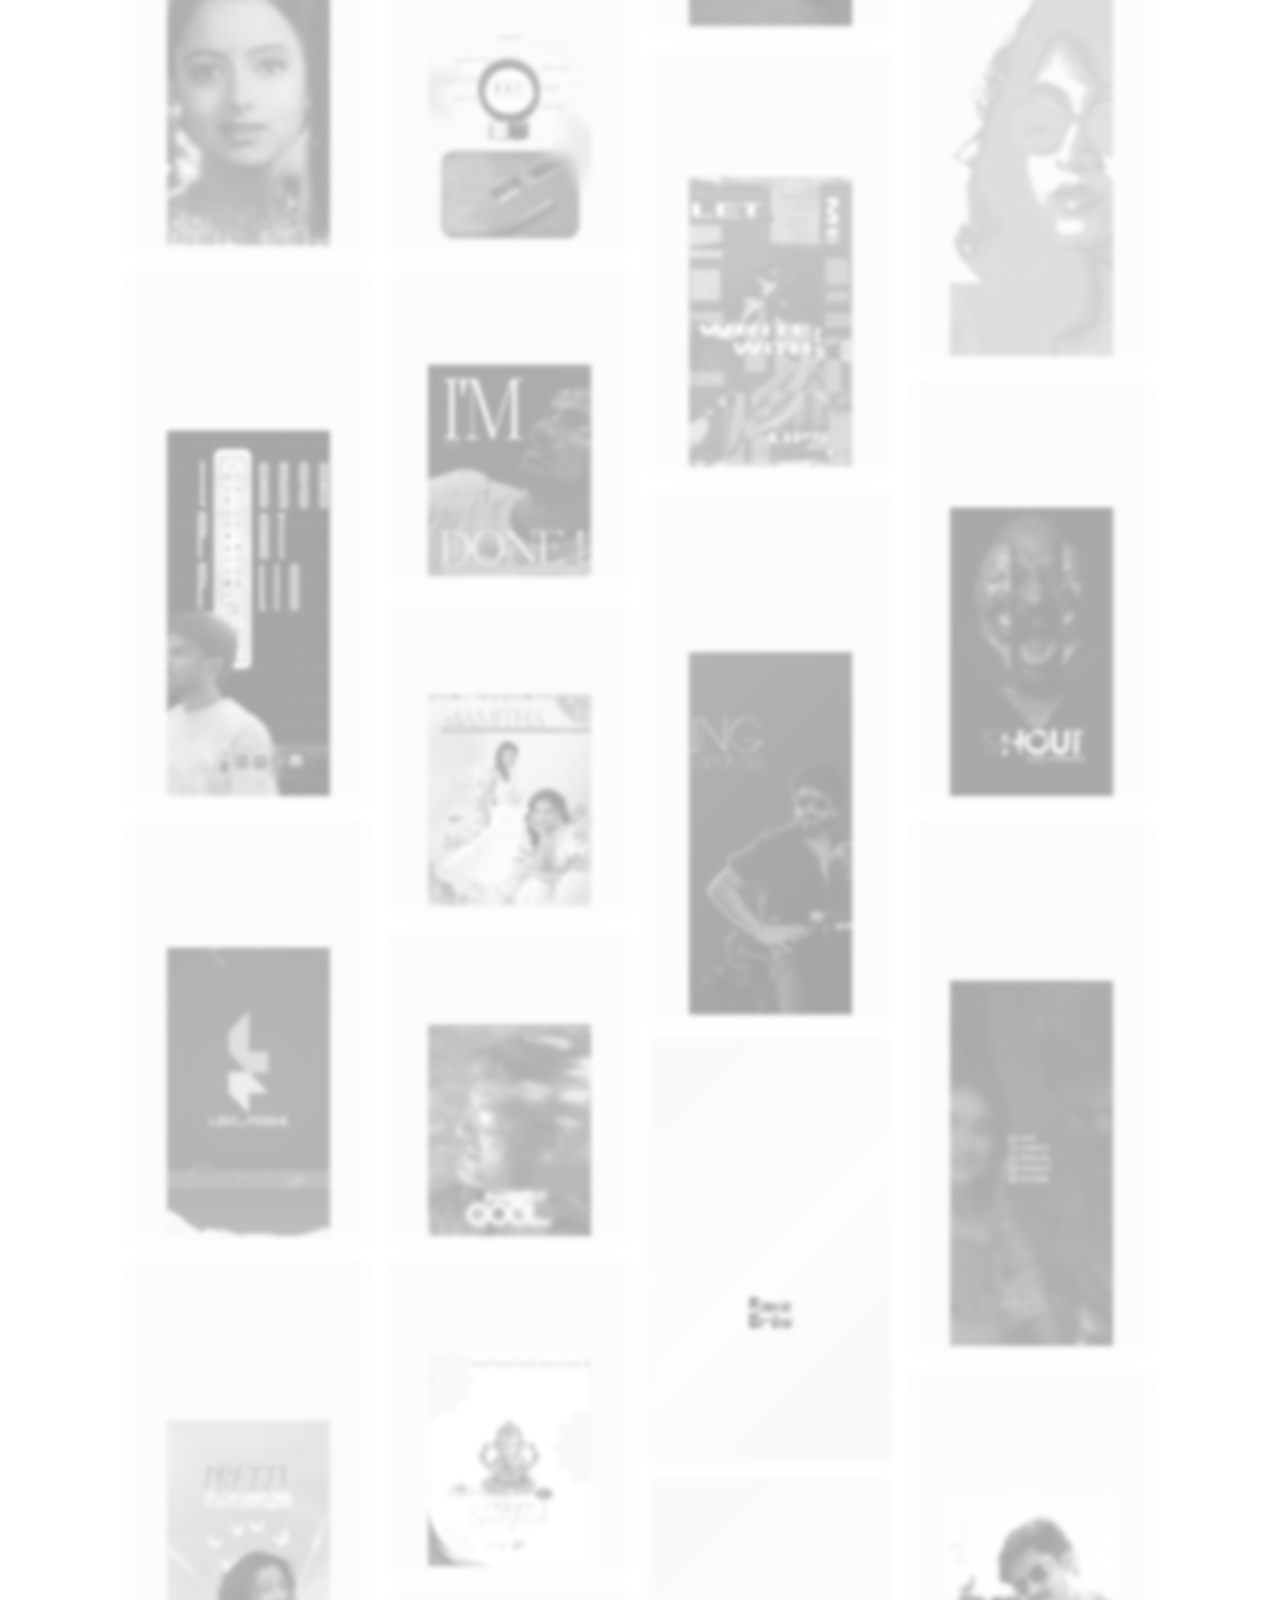
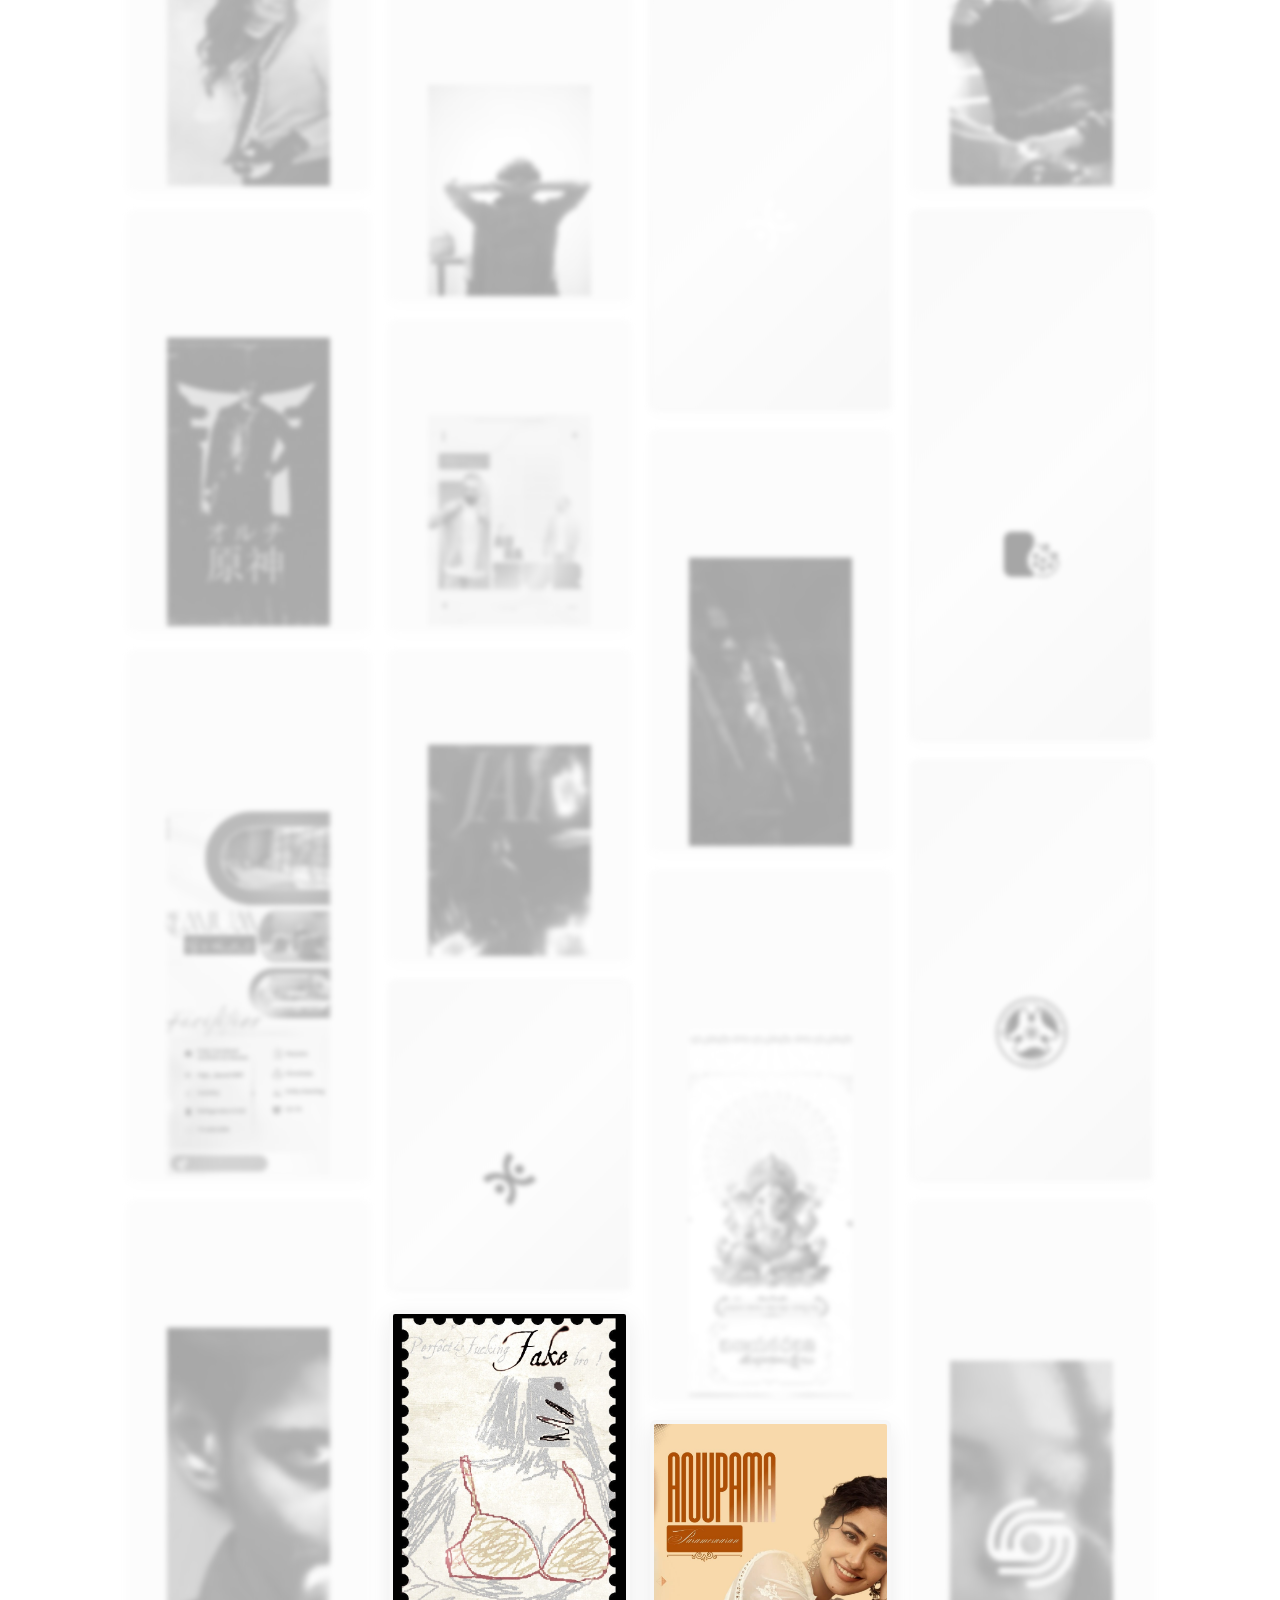
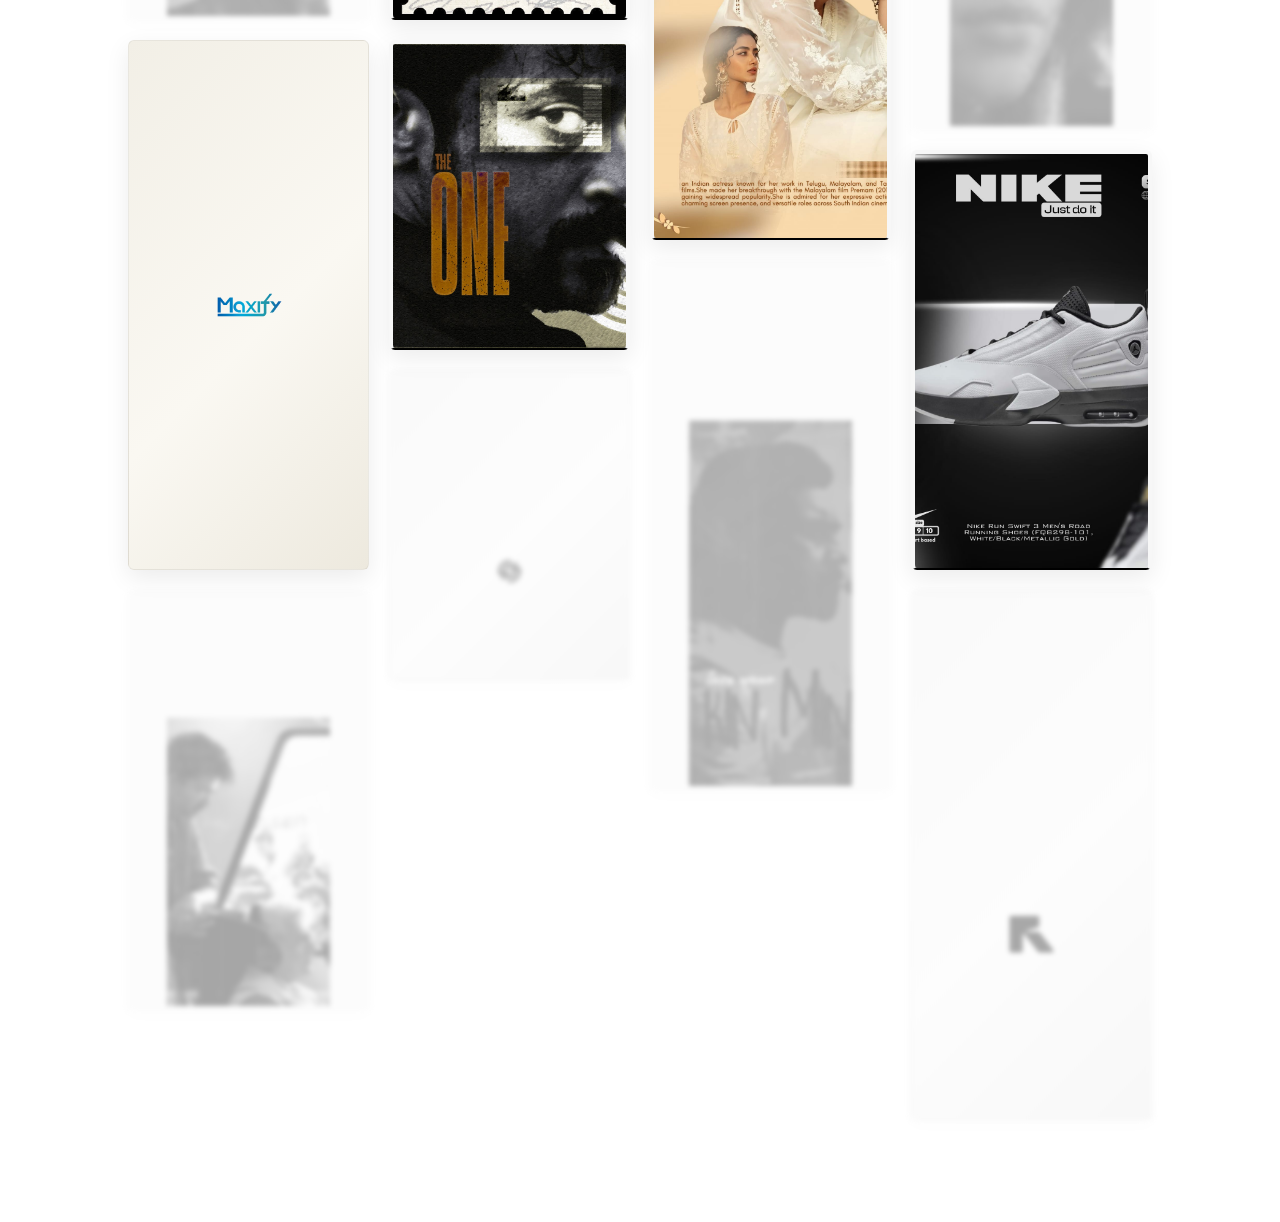
==== commit a1647b19: "Add Vercel Web Analytics integration ## Vercel Web Analytics Implementation  ### Summary Successfull" ====
--- a/posters.html
+++ b/posters.html
@@ -10,6 +10,12 @@
   <link rel="preconnect" href="https://fonts.googleapis.com" />
   <link rel="preconnect" href="https://fonts.gstatic.com" crossorigin />
   <link href="https://fonts.googleapis.com/css2?family=Poppins:wght@300;400;500;600;700;800&family=JetBrains+Mono:wght@400;500&display=swap" rel="stylesheet" />
+
+  <!-- Vercel Web Analytics -->
+  <script>
+    window.va = window.va || function () { (window.vaq = window.vaq || []).push(arguments); };
+  </script>
+  <script defer src="/_vercel/insights/script.js"></script>
 
   <style>
     /* ==========================================================================
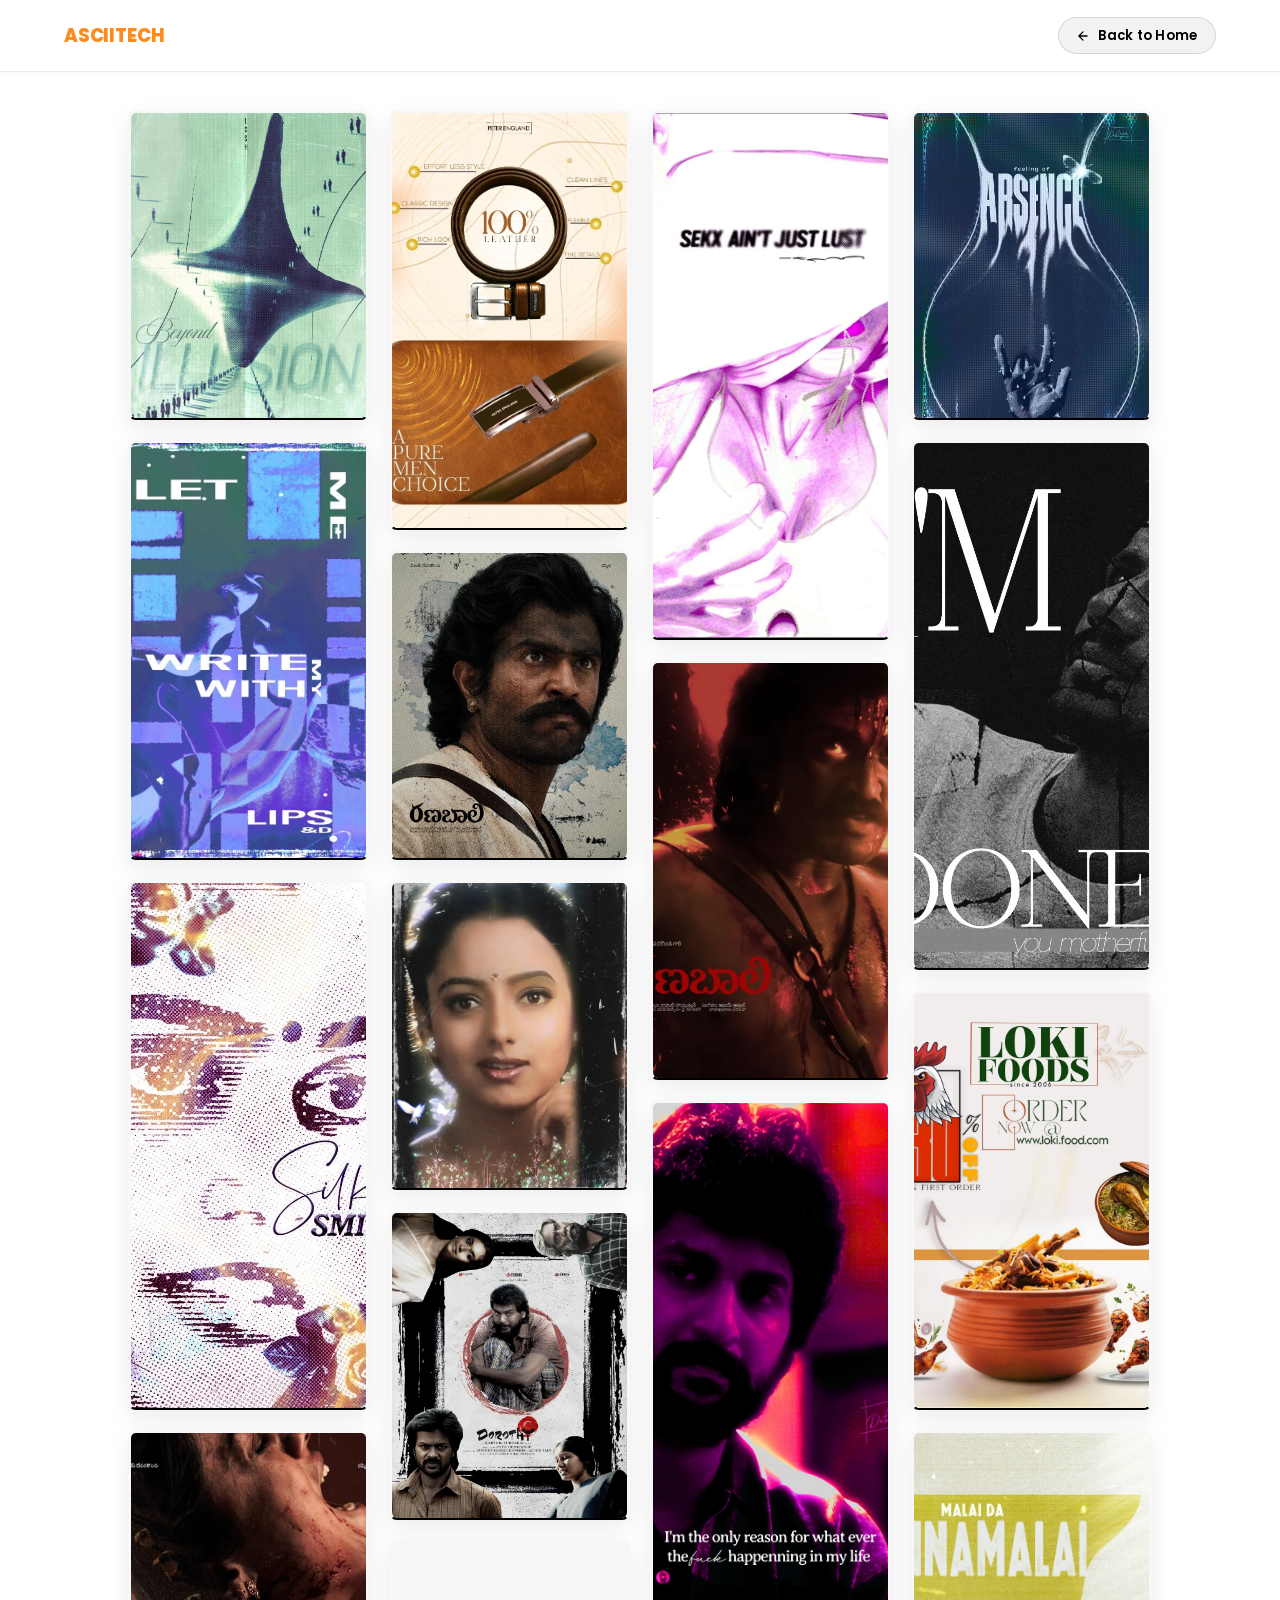
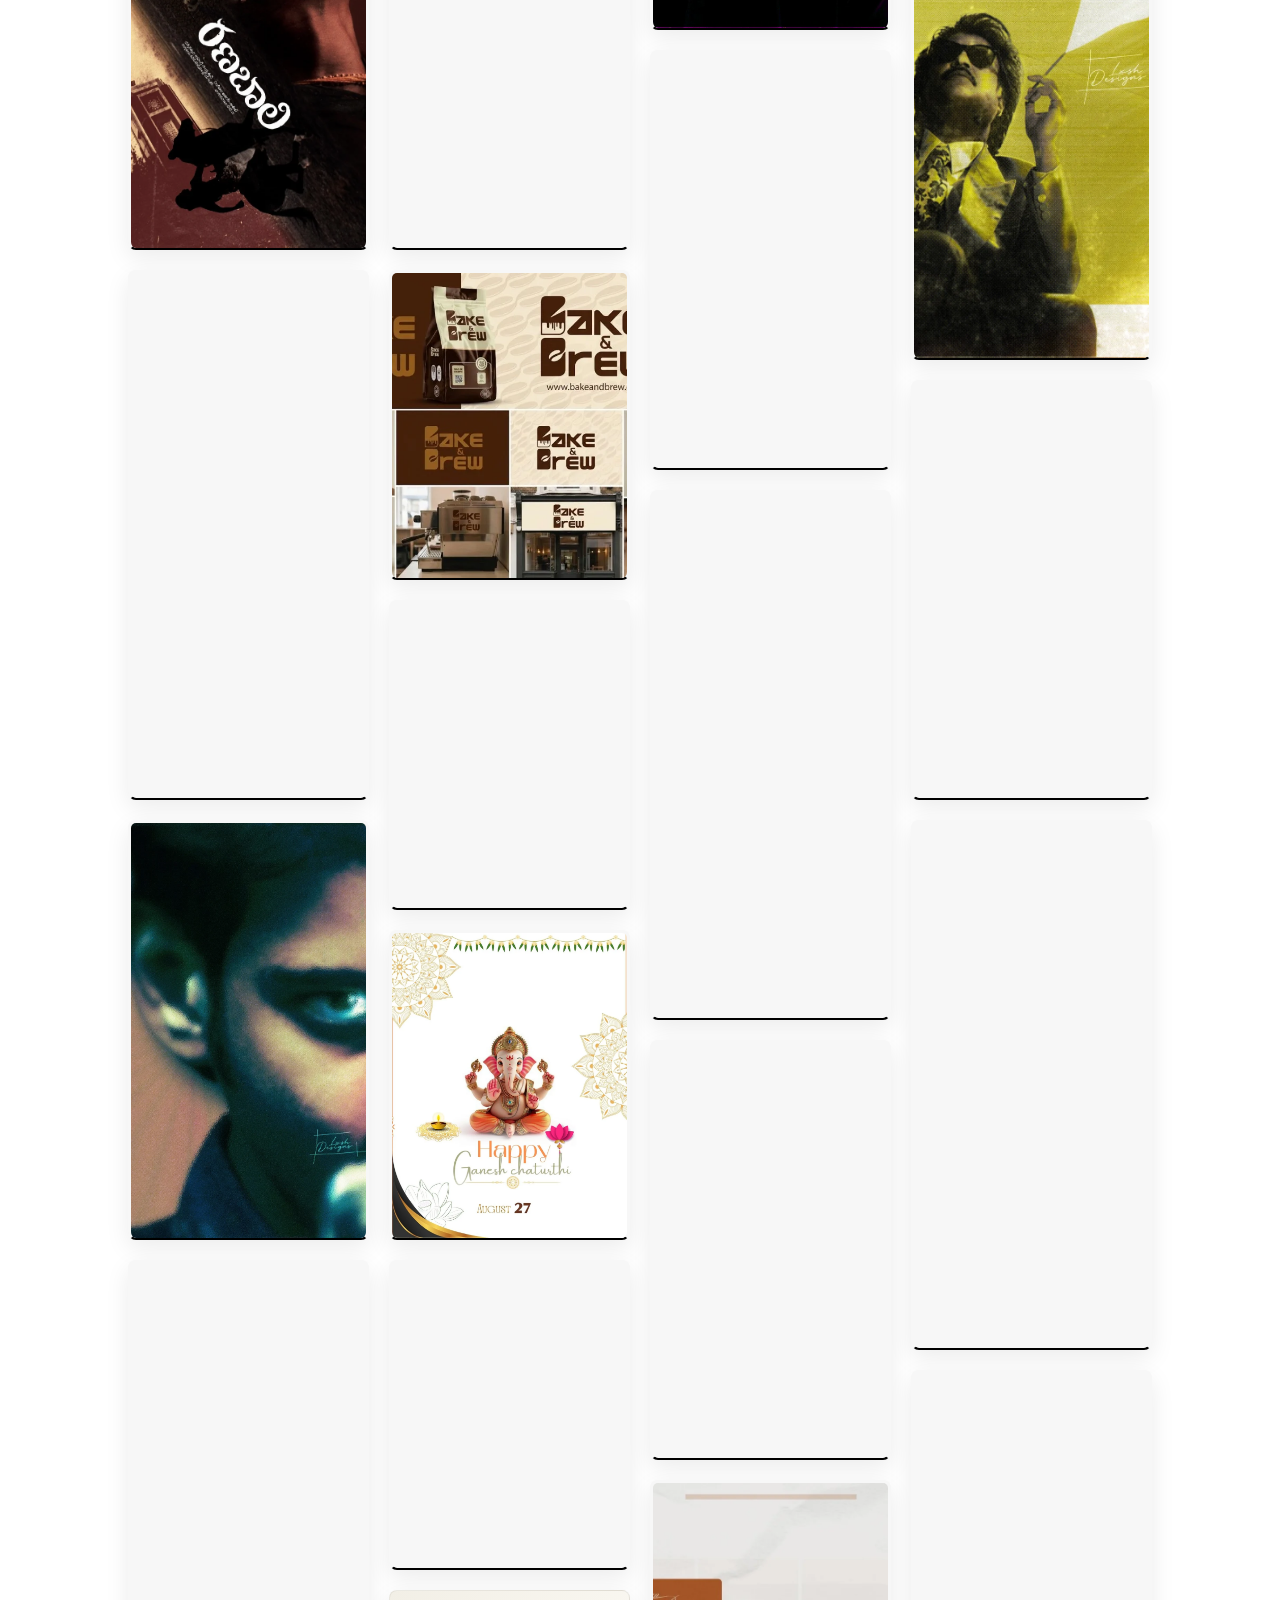
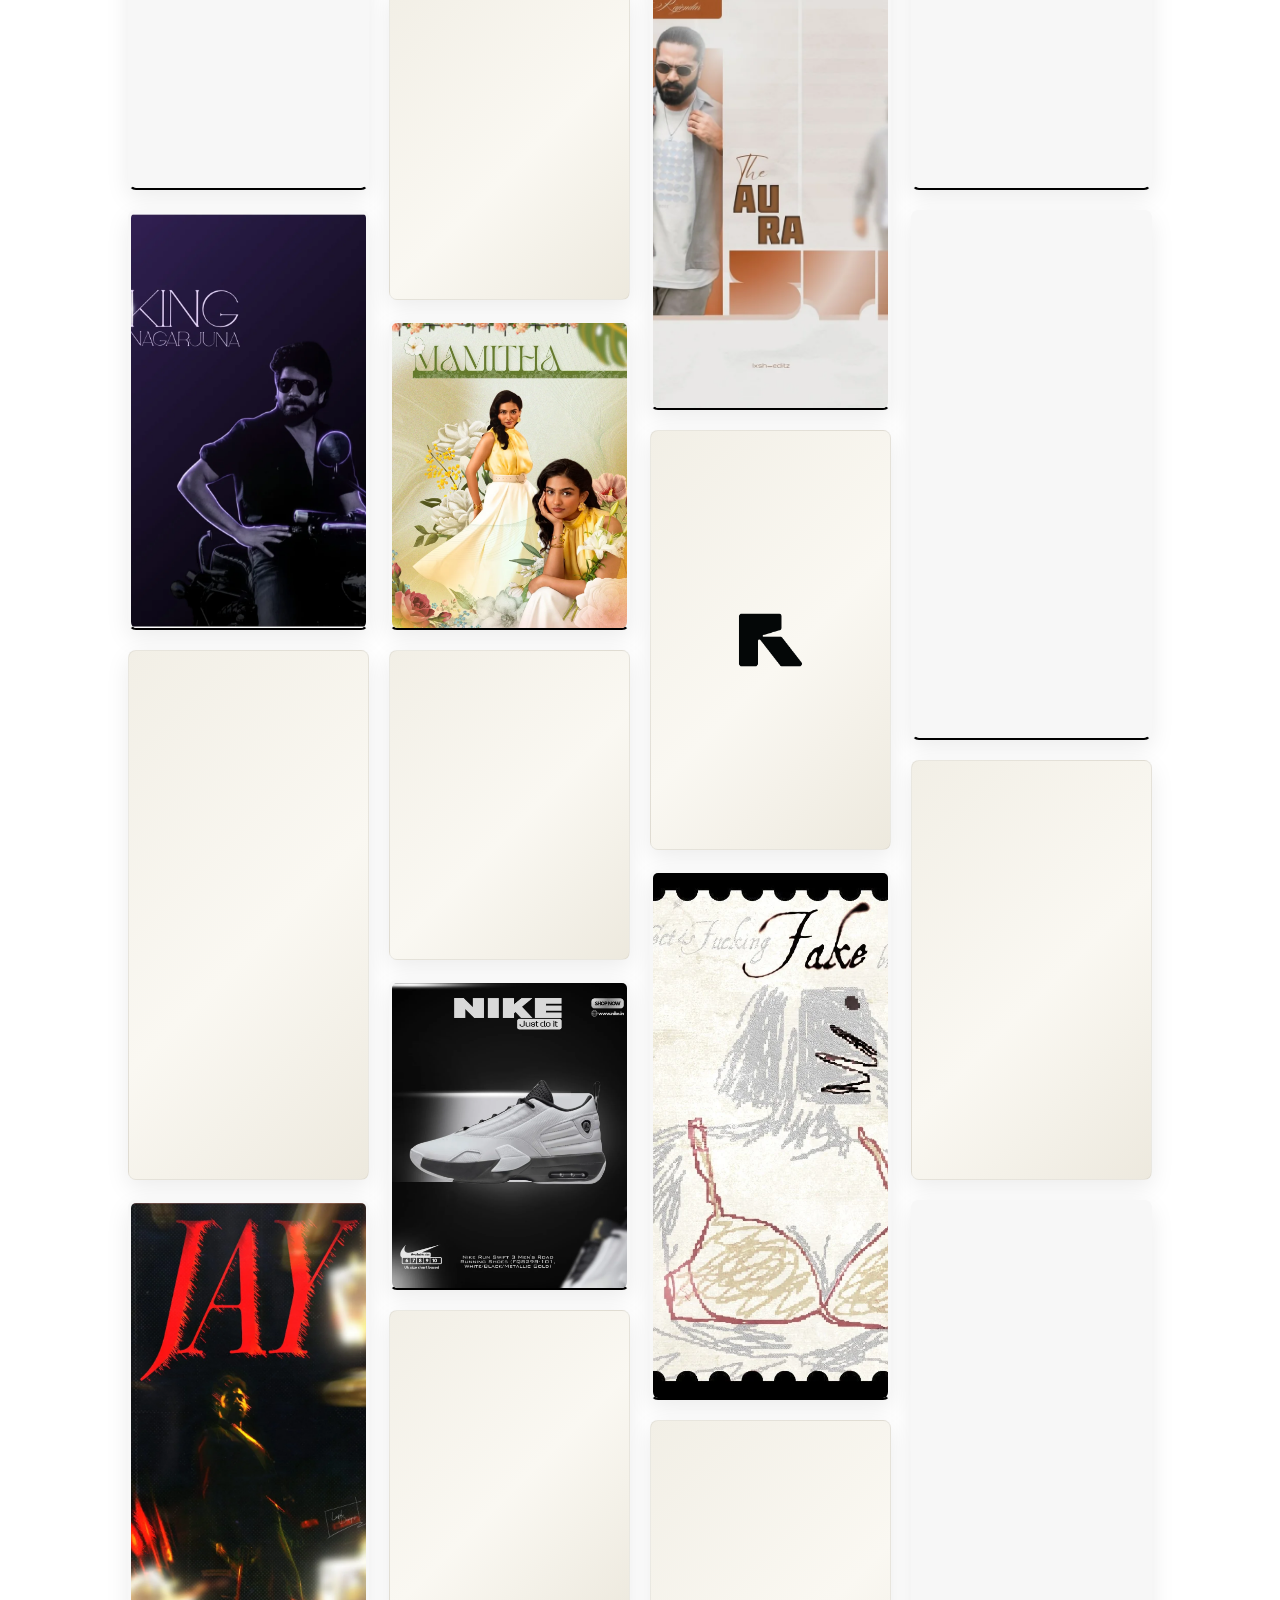
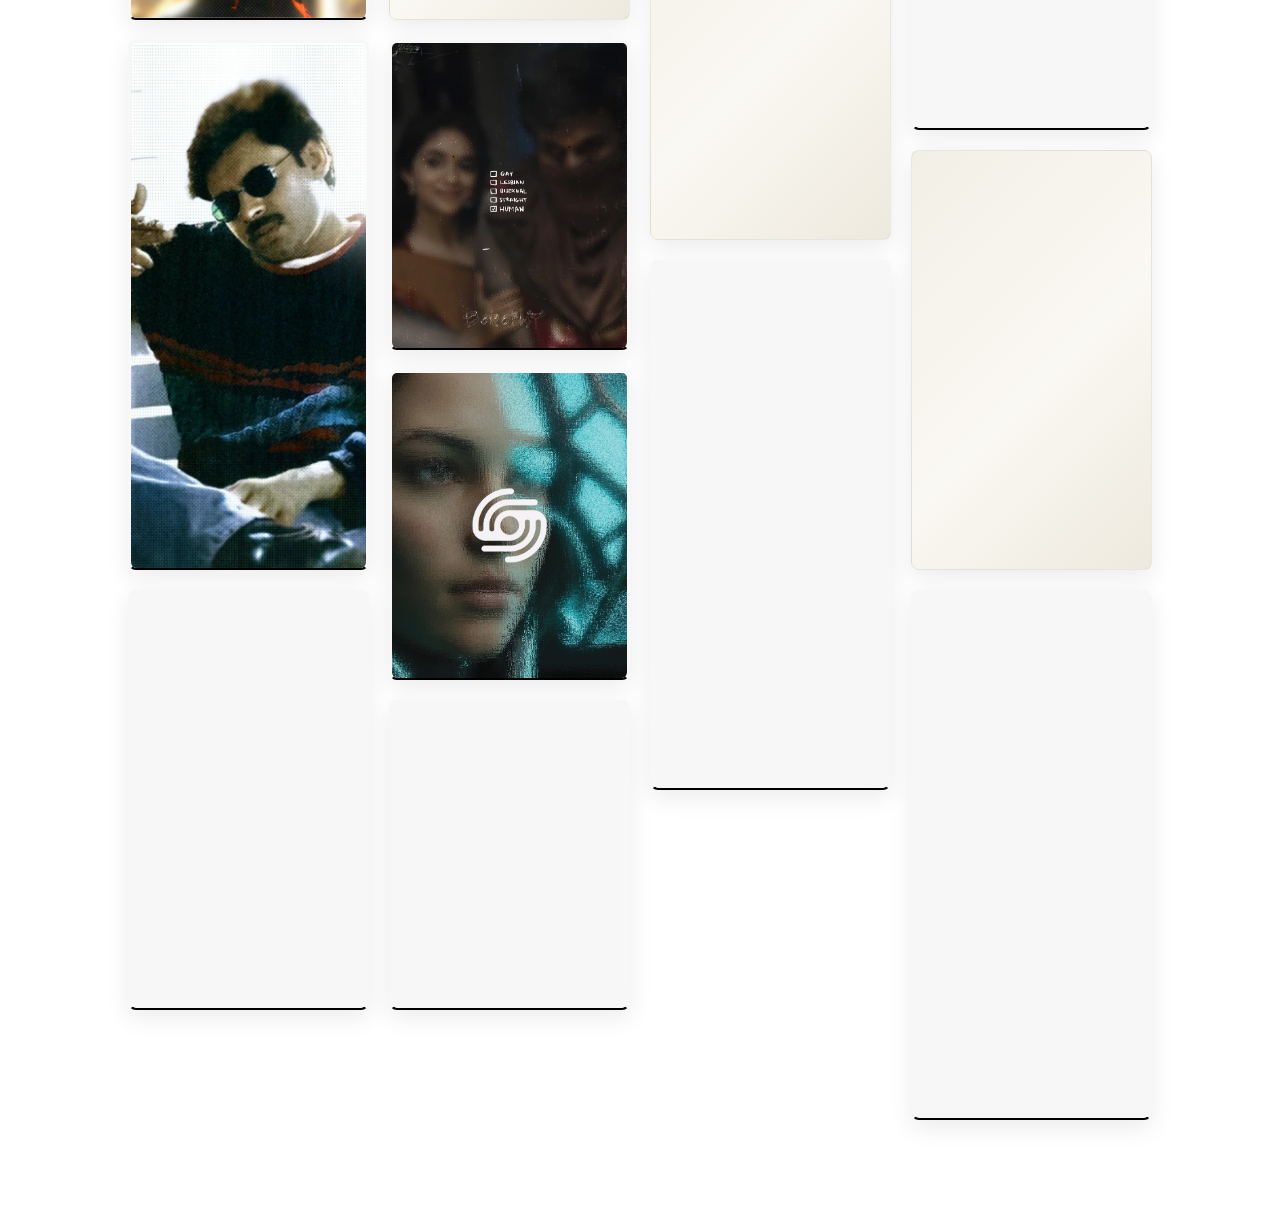
==== commit 9ad006ee: "Updated website" ====
--- a/posters.html
+++ b/posters.html
@@ -10,12 +10,6 @@
   <link rel="preconnect" href="https://fonts.googleapis.com" />
   <link rel="preconnect" href="https://fonts.gstatic.com" crossorigin />
   <link href="https://fonts.googleapis.com/css2?family=Poppins:wght@300;400;500;600;700;800&family=JetBrains+Mono:wght@400;500&display=swap" rel="stylesheet" />
-
-  <!-- Vercel Web Analytics -->
-  <script>
-    window.va = window.va || function () { (window.vaq = window.vaq || []).push(arguments); };
-  </script>
-  <script defer src="/_vercel/insights/script.js"></script>
 
   <style>
     /* ==========================================================================
@@ -133,35 +127,35 @@
       grid-row: auto / span 5; /* 50vh */
     }
 
-    /* Item Card & Animation Transition on White Surface */
+    /* Item Card & Clean Visual Surface */
     .waterfall .item {
       position: relative;
       overflow: hidden;
-      filter: saturate(0) opacity(0.35) blur(2.5px);
-      transition: border 0.15s, filter 0.5s cubic-bezier(0.25, 1, 0.5, 1), opacity 0.5s ease, box-shadow 0.3s ease;
+      opacity: 0.95;
+      transition: border 0.15s, opacity 0.35s ease, box-shadow 0.3s ease;
       box-sizing: border-box;
-      border: 4px solid transparent;
-      border-radius: 6px;
+      border: 3px solid transparent;
+      border-radius: 8px;
       background: #f7f7f7;
       cursor: pointer;
       user-select: none;
       box-shadow: 0 4px 16px rgba(0, 0, 0, 0.04);
+      contain: content;
     }
 
     .waterfall .item img {
       width: 100%;
       height: 100%;
       object-fit: cover;
-      transform: scale(0.7);
-      transform-origin: bottom center;
-      transition: all 0.35s cubic-bezier(0.25, 1, 0.5, 1);
+      transform: scale(1.0);
+      transition: transform 0.35s cubic-bezier(0.25, 1, 0.5, 1);
       display: block;
       pointer-events: none;
     }
 
     /* Inbound State (Scrolled into viewport) */
     .waterfall .item.inbound {
-      filter: saturate(1) opacity(1) blur(0px);
+      opacity: 1;
       border-bottom: 2px solid #000000;
       box-shadow: 0 8px 24px rgba(0, 0, 0, 0.08);
     }
@@ -183,7 +177,7 @@
 
     /* Interactive hover highlight */
     .waterfall .item:hover {
-      filter: saturate(1) opacity(1) blur(0px);
+      opacity: 1;
       border-color: rgba(255, 140, 26, 0.35);
       border-bottom-color: var(--color-accent);
       box-shadow: 0 12px 28px rgba(0, 0, 0, 0.12);
@@ -382,6 +376,7 @@
     // 1st two posters removed per instruction. All 15 extra posters included.
     // ==========================================================================
     const topTierPosters = [
+      { src: "assets/posters/poster-beyond-illusion.jpg", isLogo: false },
       { src: "assets/posters/poster-38.webp", isLogo: false },
       { src: "assets/posters/poster-45.webp", isLogo: false },
       { src: "assets/posters/poster-46.webp", isLogo: false },
@@ -451,12 +446,16 @@
       return copy;
     }
 
-    const shuffledGallery = [...shuffleArray(topTierPosters), ...shuffleArray(remainingPosters)];
+    const shuffledGallery = [
+      { src: "assets/posters/poster-beyond-illusion.jpg", isLogo: false },
+      ...shuffleArray(topTierPosters.filter(p => !p.src.includes("beyond-illusion"))),
+      ...shuffleArray(remainingPosters)
+    ];
 
     const grid = document.getElementById('waterfallGrid');
     grid.innerHTML = shuffledGallery.map((item, idx) => `
       <div class="item ${item.isLogo ? 'item-logo' : ''}" data-index="${idx}" data-src="${item.src}" ${item.isLogo ? 'data-is-logo="true"' : ''}>
-        <img src="${item.src}" alt="Artwork" loading="${idx < 8 ? 'eager' : 'lazy'}" />
+        <img src="${item.src}" alt="Artwork" loading="${idx < 18 ? 'eager' : 'lazy'}" decoding="async" />
       </div>
     `).join('');
 
@@ -467,27 +466,29 @@
     
     const observer = new IntersectionObserver((entries) => {
       for (const entry of entries) {
-        entry.target.classList.toggle('inbound', entry.intersectionRatio >= 0.85 || entry.intersectionRatio >= 1);
+        if (entry.isIntersecting) {
+          entry.target.classList.add('inbound');
+        }
       }
     }, { 
-      threshold: [0, 0.25, 0.5, 0.85, 1.0],
-      rootMargin: "0px"
+      threshold: 0.05,
+      rootMargin: "300px 0px"
     });
 
     items.forEach(item => observer.observe(item));
 
-    // Reveal items that start within initial viewport
+    // Instantly reveal all items within the top two viewports
     const checkInitialInbound = () => {
       const vh = window.innerHeight;
       items.forEach(item => {
         const rect = item.getBoundingClientRect();
-        if (rect.top < vh && rect.bottom > 0) {
+        if (rect.top < vh * 2 && rect.bottom > -vh * 0.5) {
           item.classList.add('inbound');
         }
       });
     };
     checkInitialInbound();
-    setTimeout(checkInitialInbound, 120);
+    requestAnimationFrame(checkInitialInbound);
 
     // ==========================================================================
     // Fullscreen Lightbox Viewer
@@ -555,7 +556,7 @@
       backBtn.addEventListener('click', (e) => {
         e.preventDefault();
         try {
-          sessionStorage.setItem('peacock_loader_seen', '1');
+          sessionStorage.setItem('peacock_skip_once', '1');
         } catch (err) {}
         if (window.history.length > 1 && document.referrer && document.referrer.indexOf(window.location.host) !== -1) {
           window.history.back();
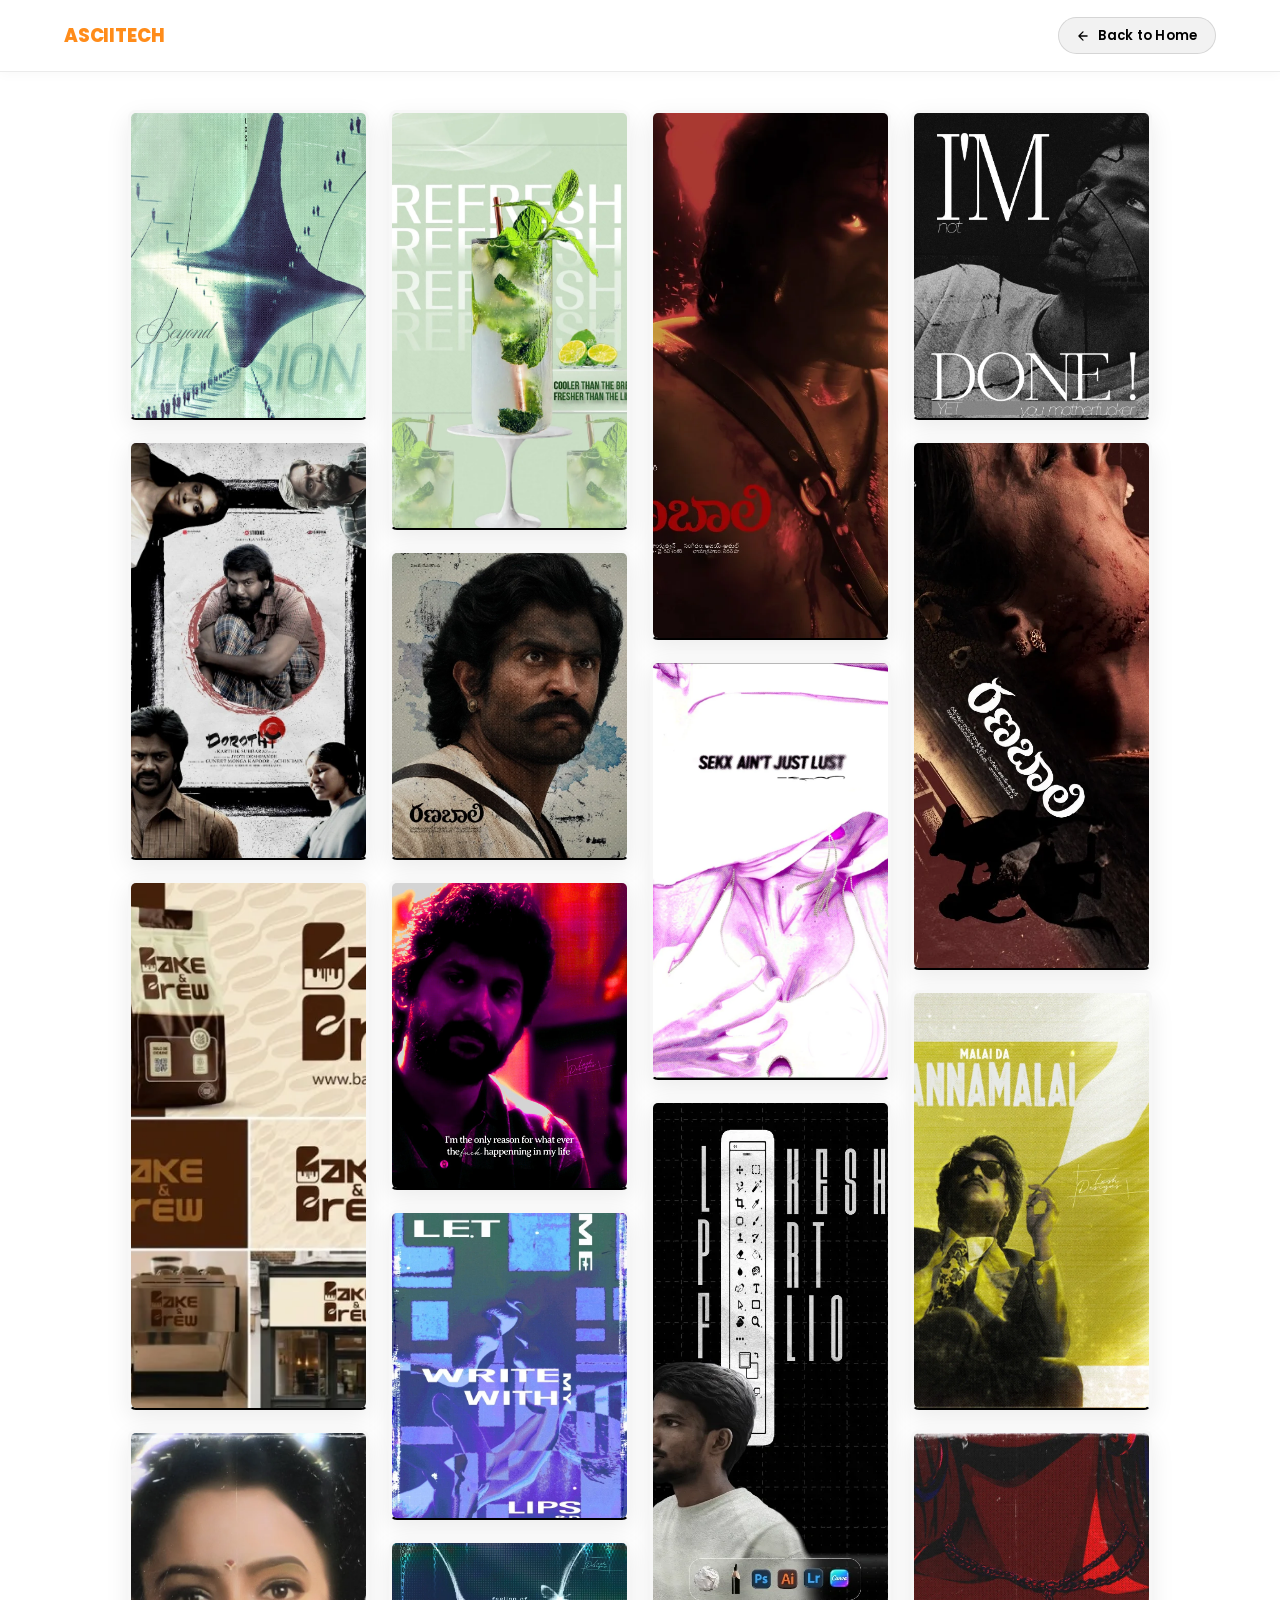
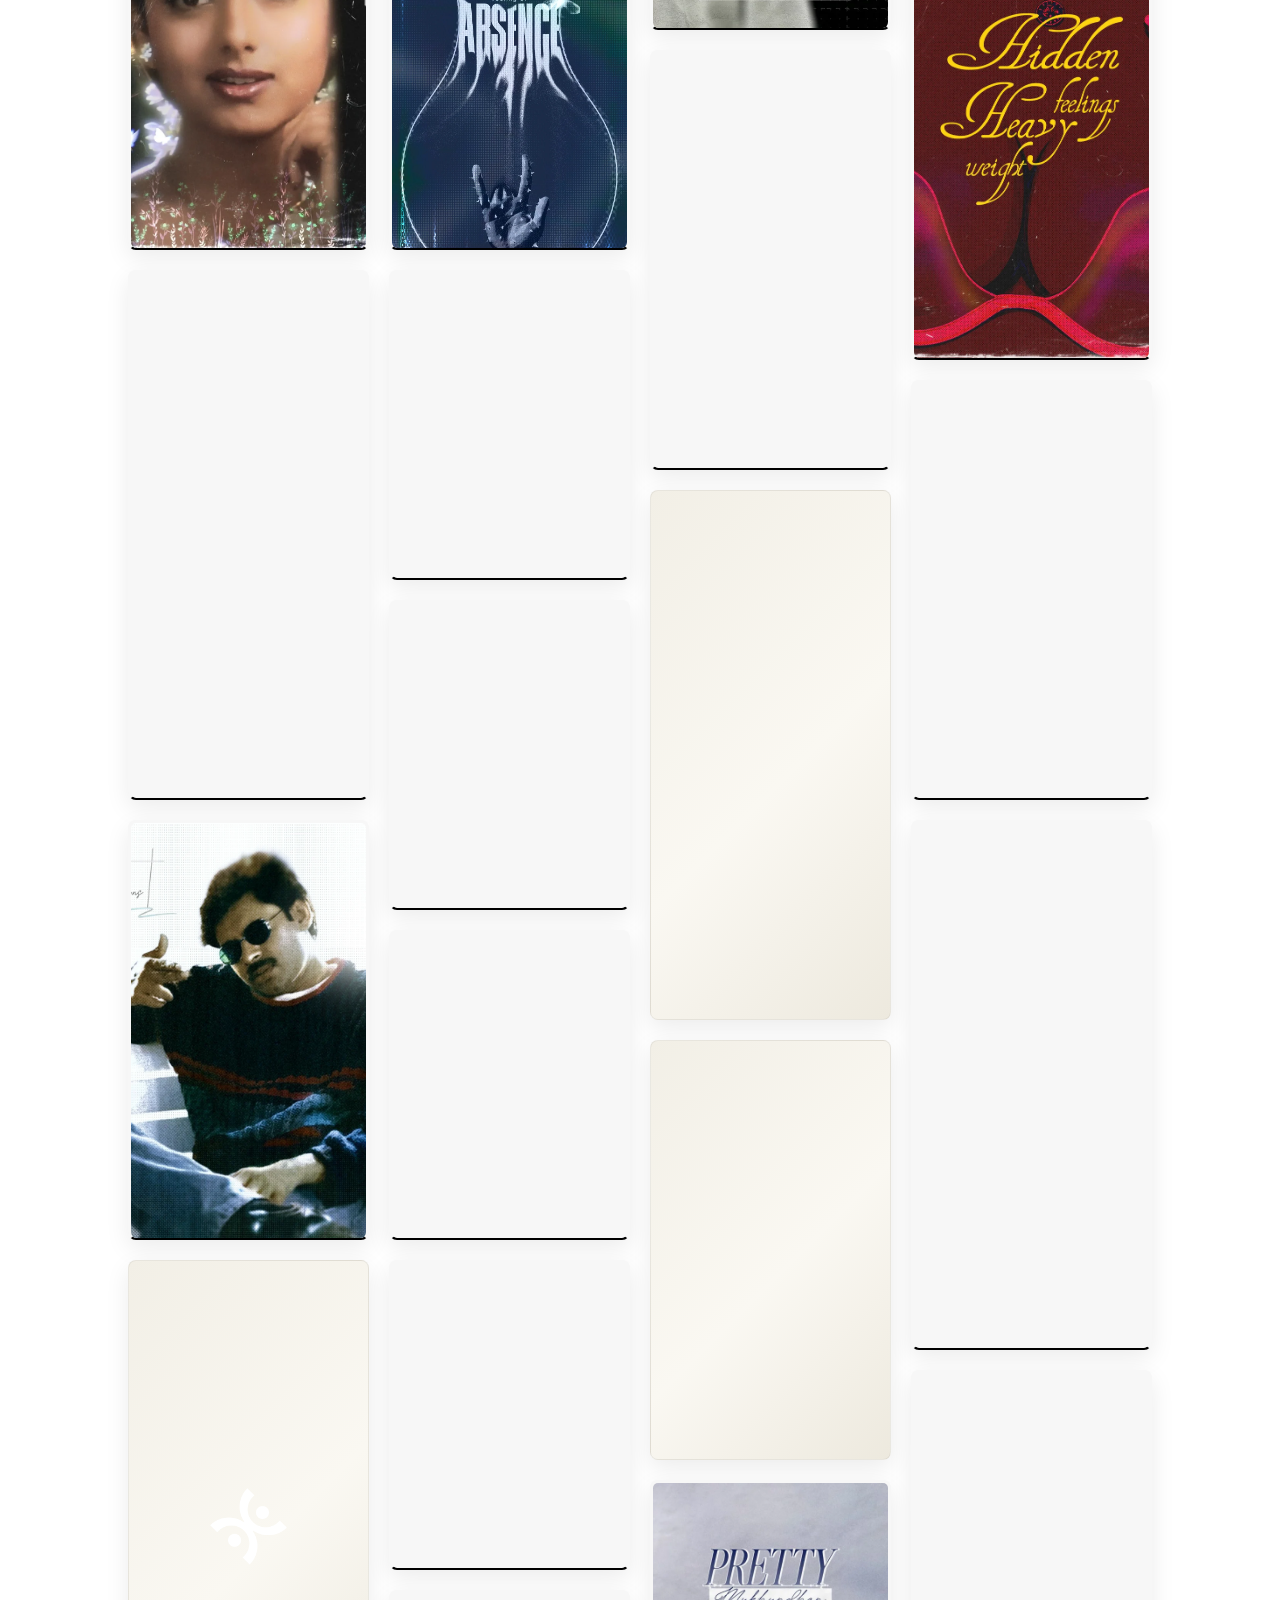
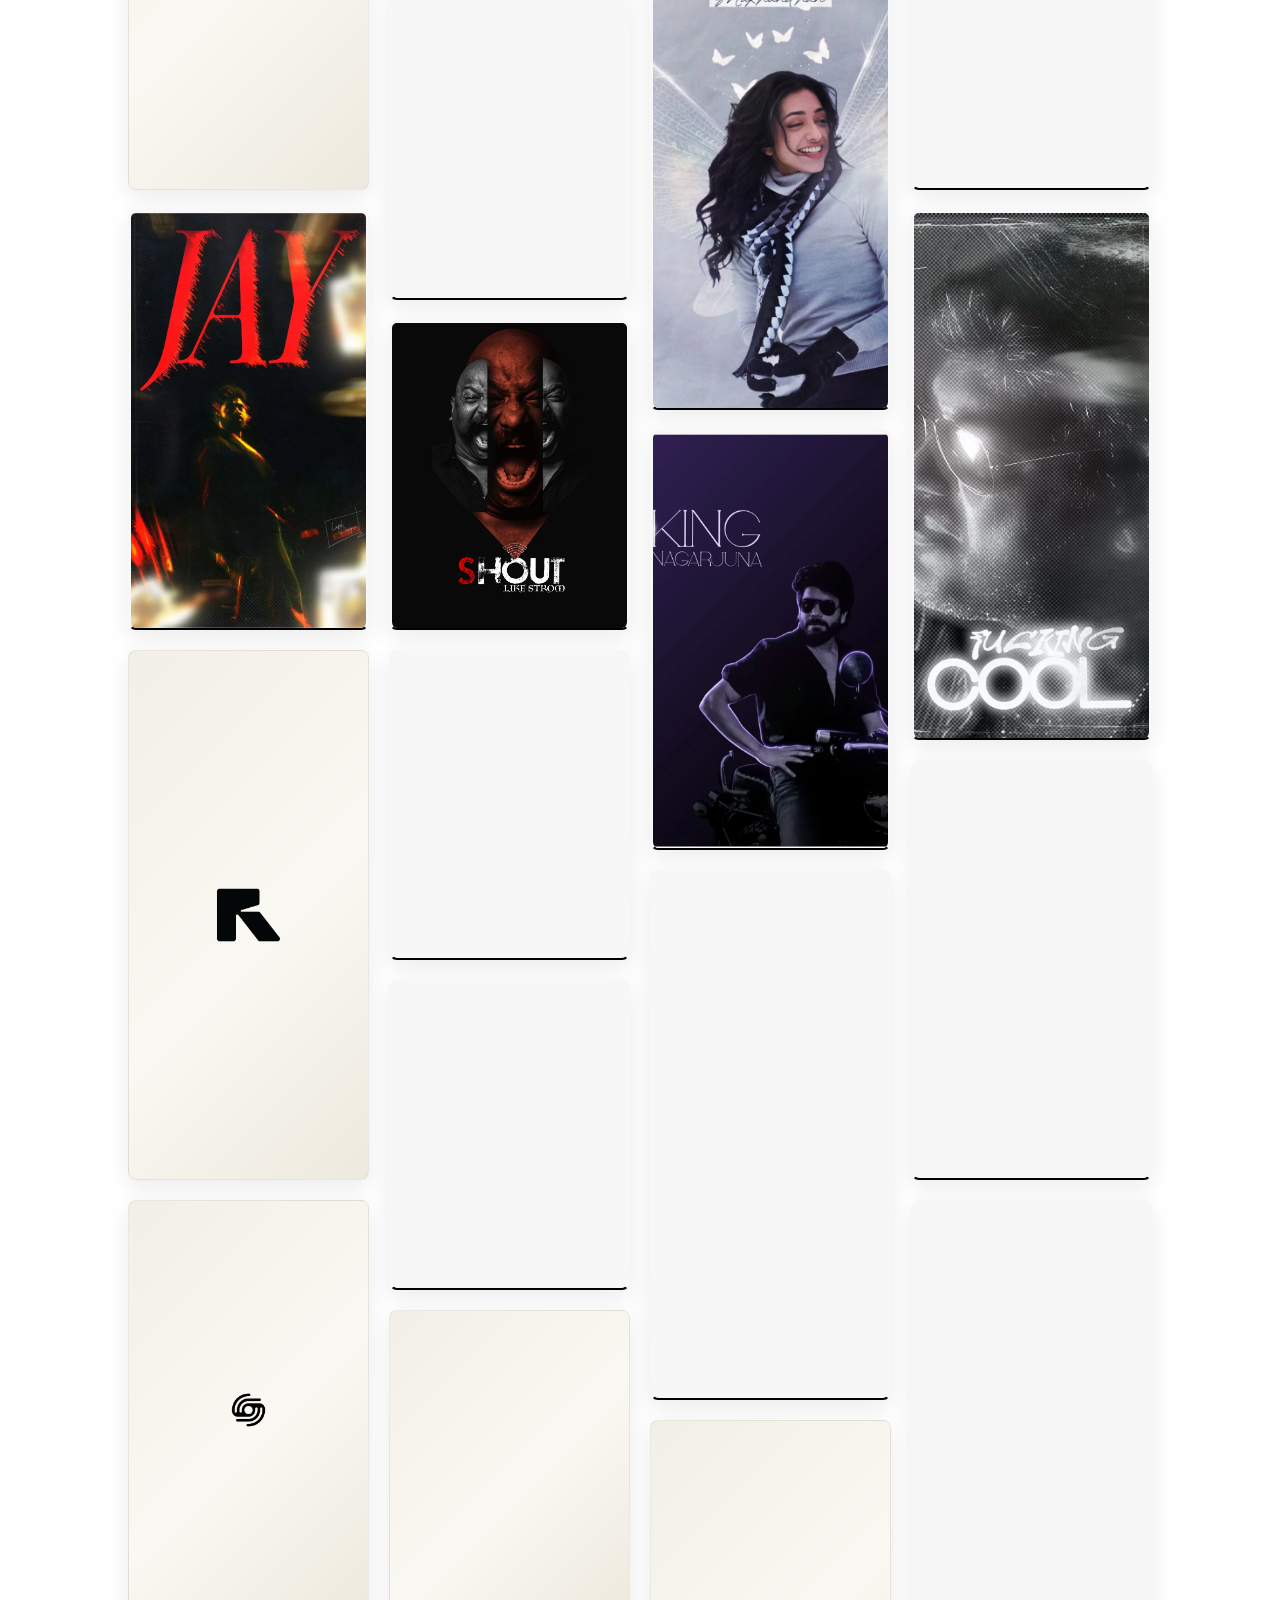
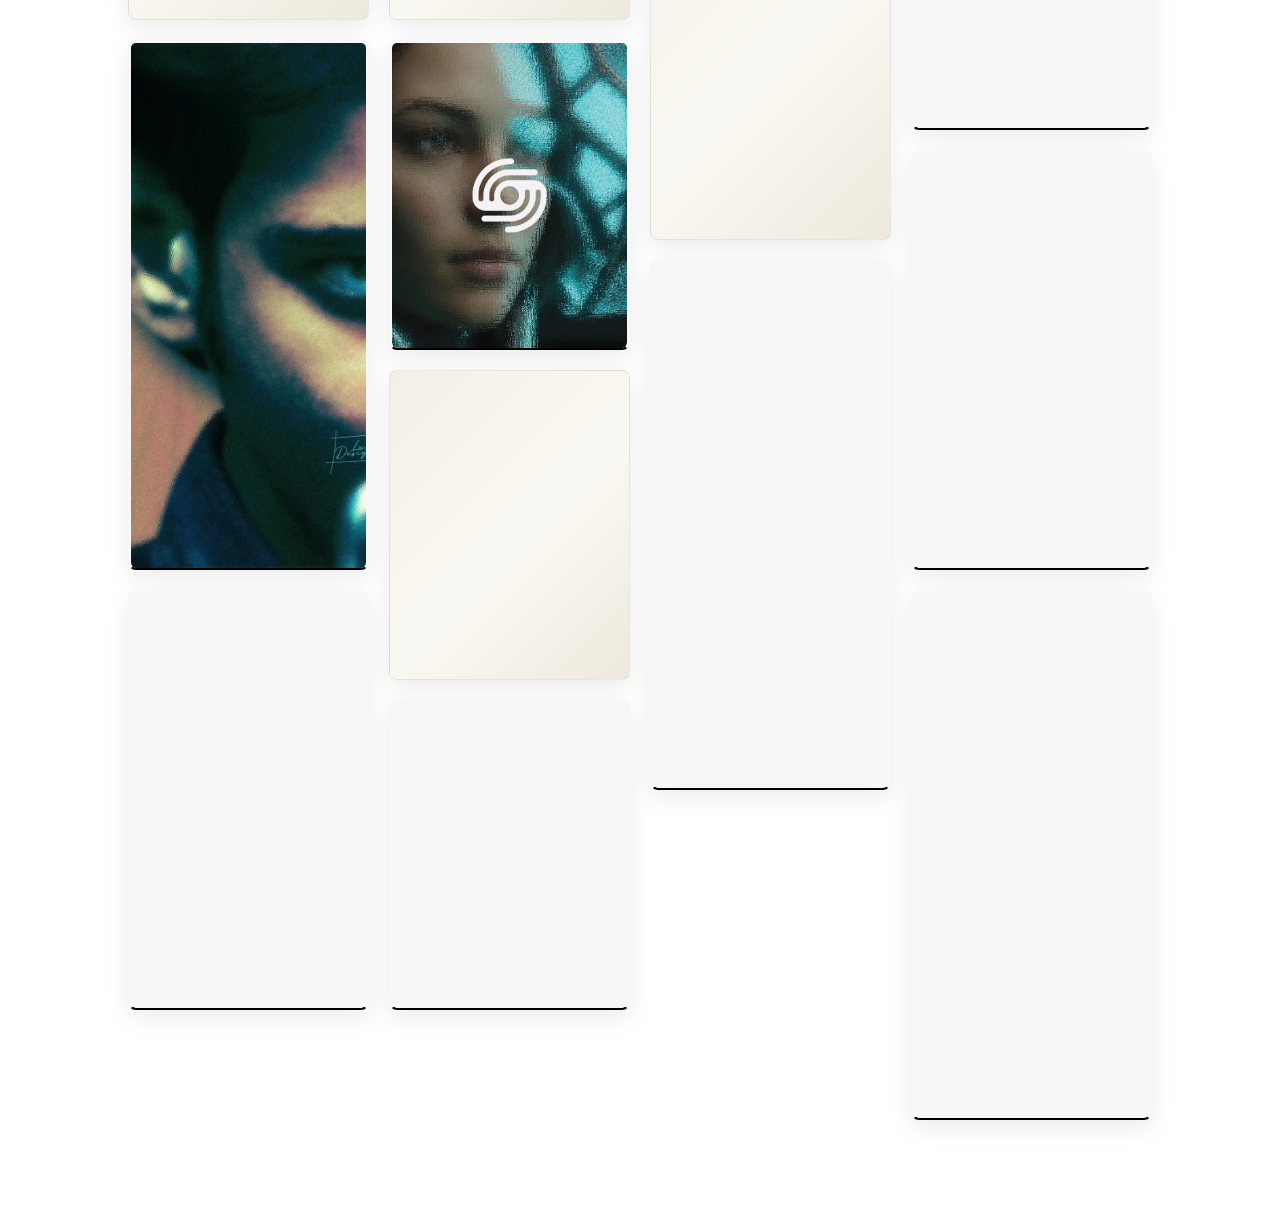
==== commit cf824573: "Merge a1647b19f5d16f1500e23dc85099731be16d9ca7 into 9ad006eeb271a2fc27875891d4d3362bcd5d70cd" ====
--- a/posters.html
+++ b/posters.html
@@ -10,6 +10,12 @@
   <link rel="preconnect" href="https://fonts.googleapis.com" />
   <link rel="preconnect" href="https://fonts.gstatic.com" crossorigin />
   <link href="https://fonts.googleapis.com/css2?family=Poppins:wght@300;400;500;600;700;800&family=JetBrains+Mono:wght@400;500&display=swap" rel="stylesheet" />
+
+  <!-- Vercel Web Analytics -->
+  <script>
+    window.va = window.va || function () { (window.vaq = window.vaq || []).push(arguments); };
+  </script>
+  <script defer src="/_vercel/insights/script.js"></script>
 
   <style>
     /* ==========================================================================
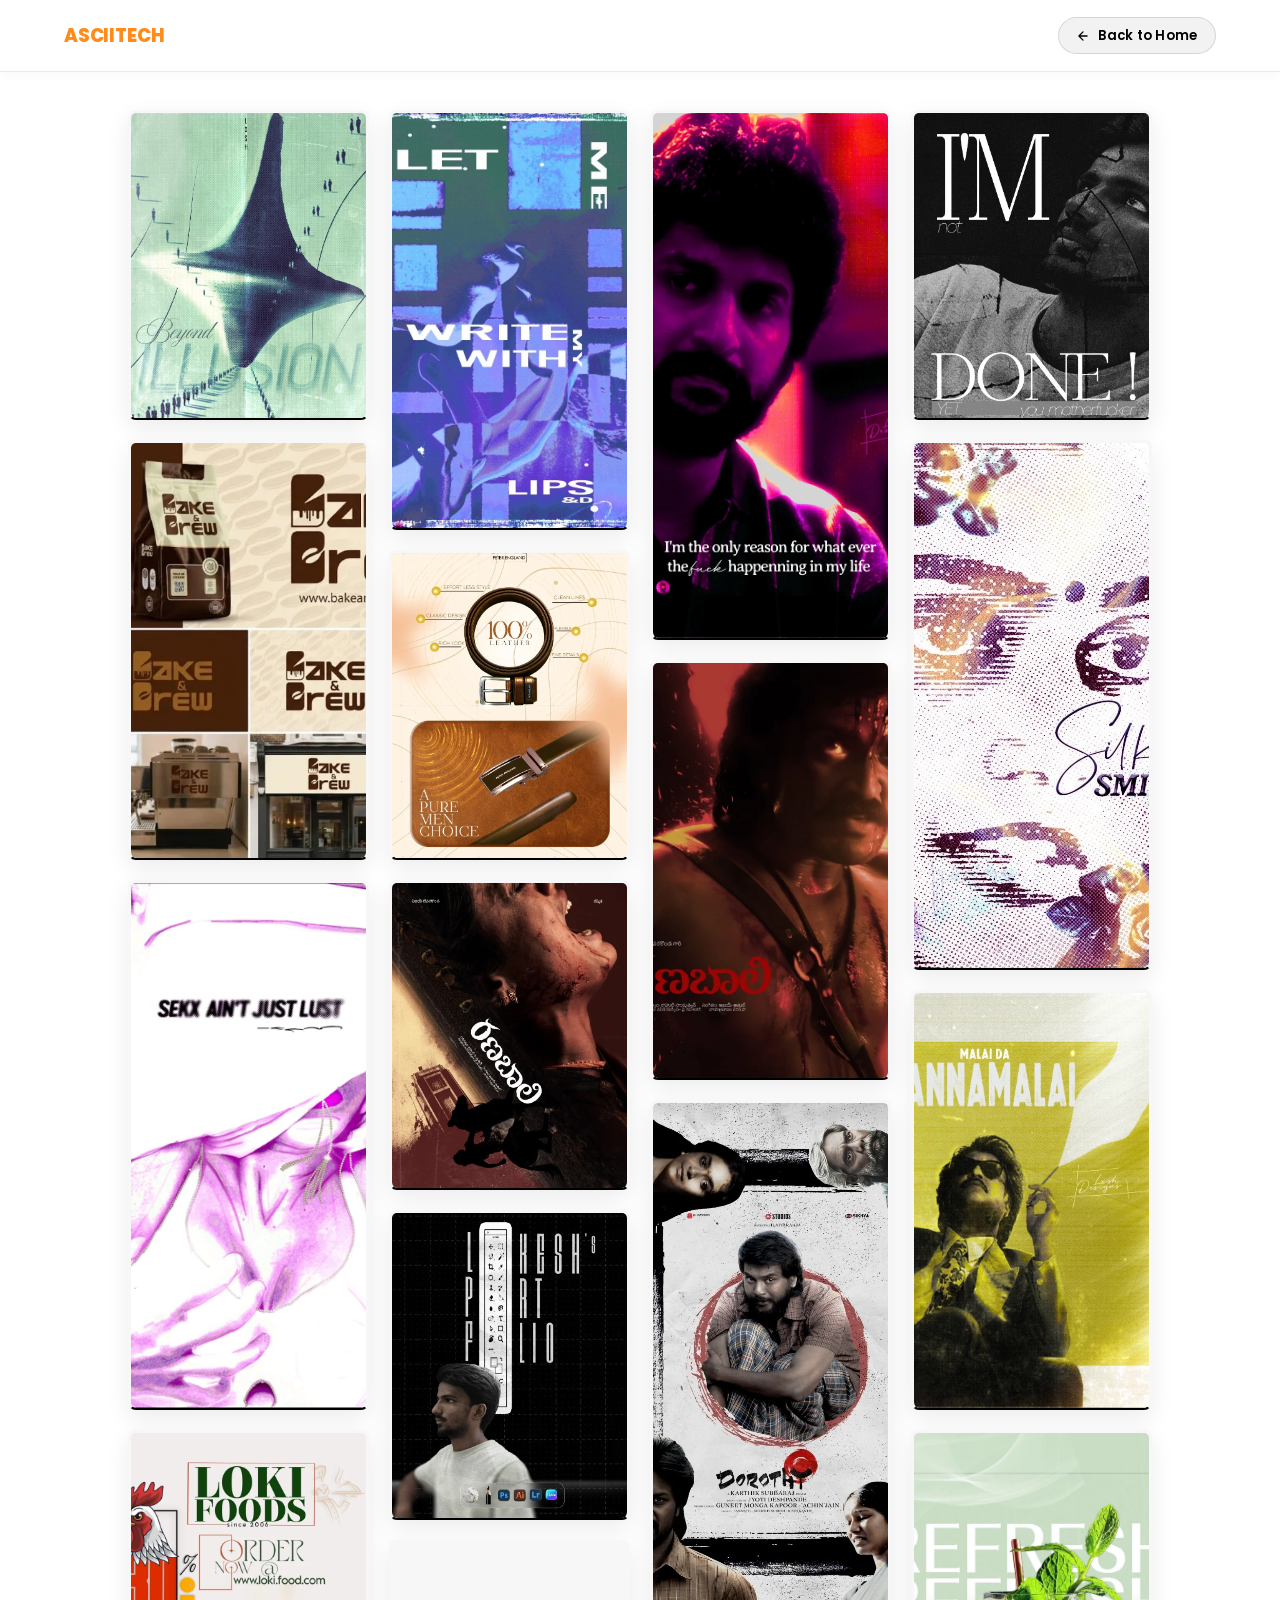
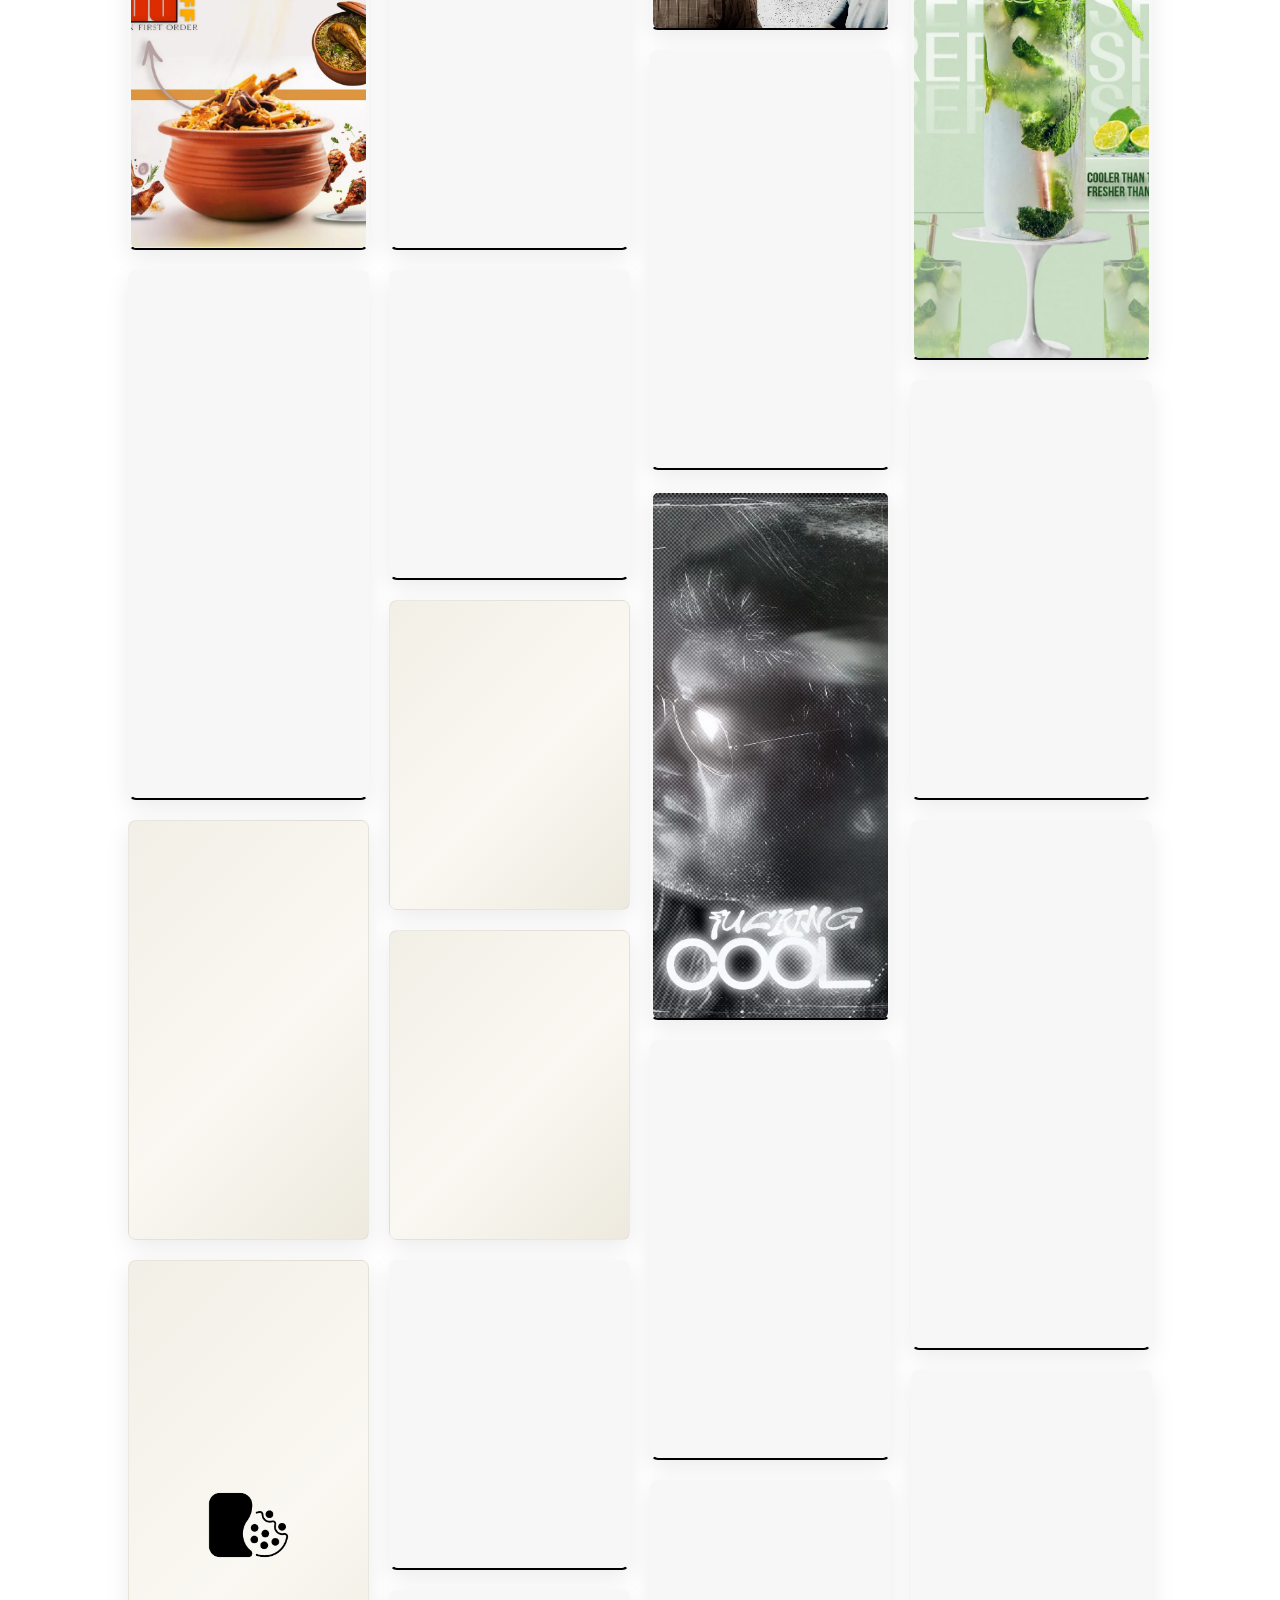
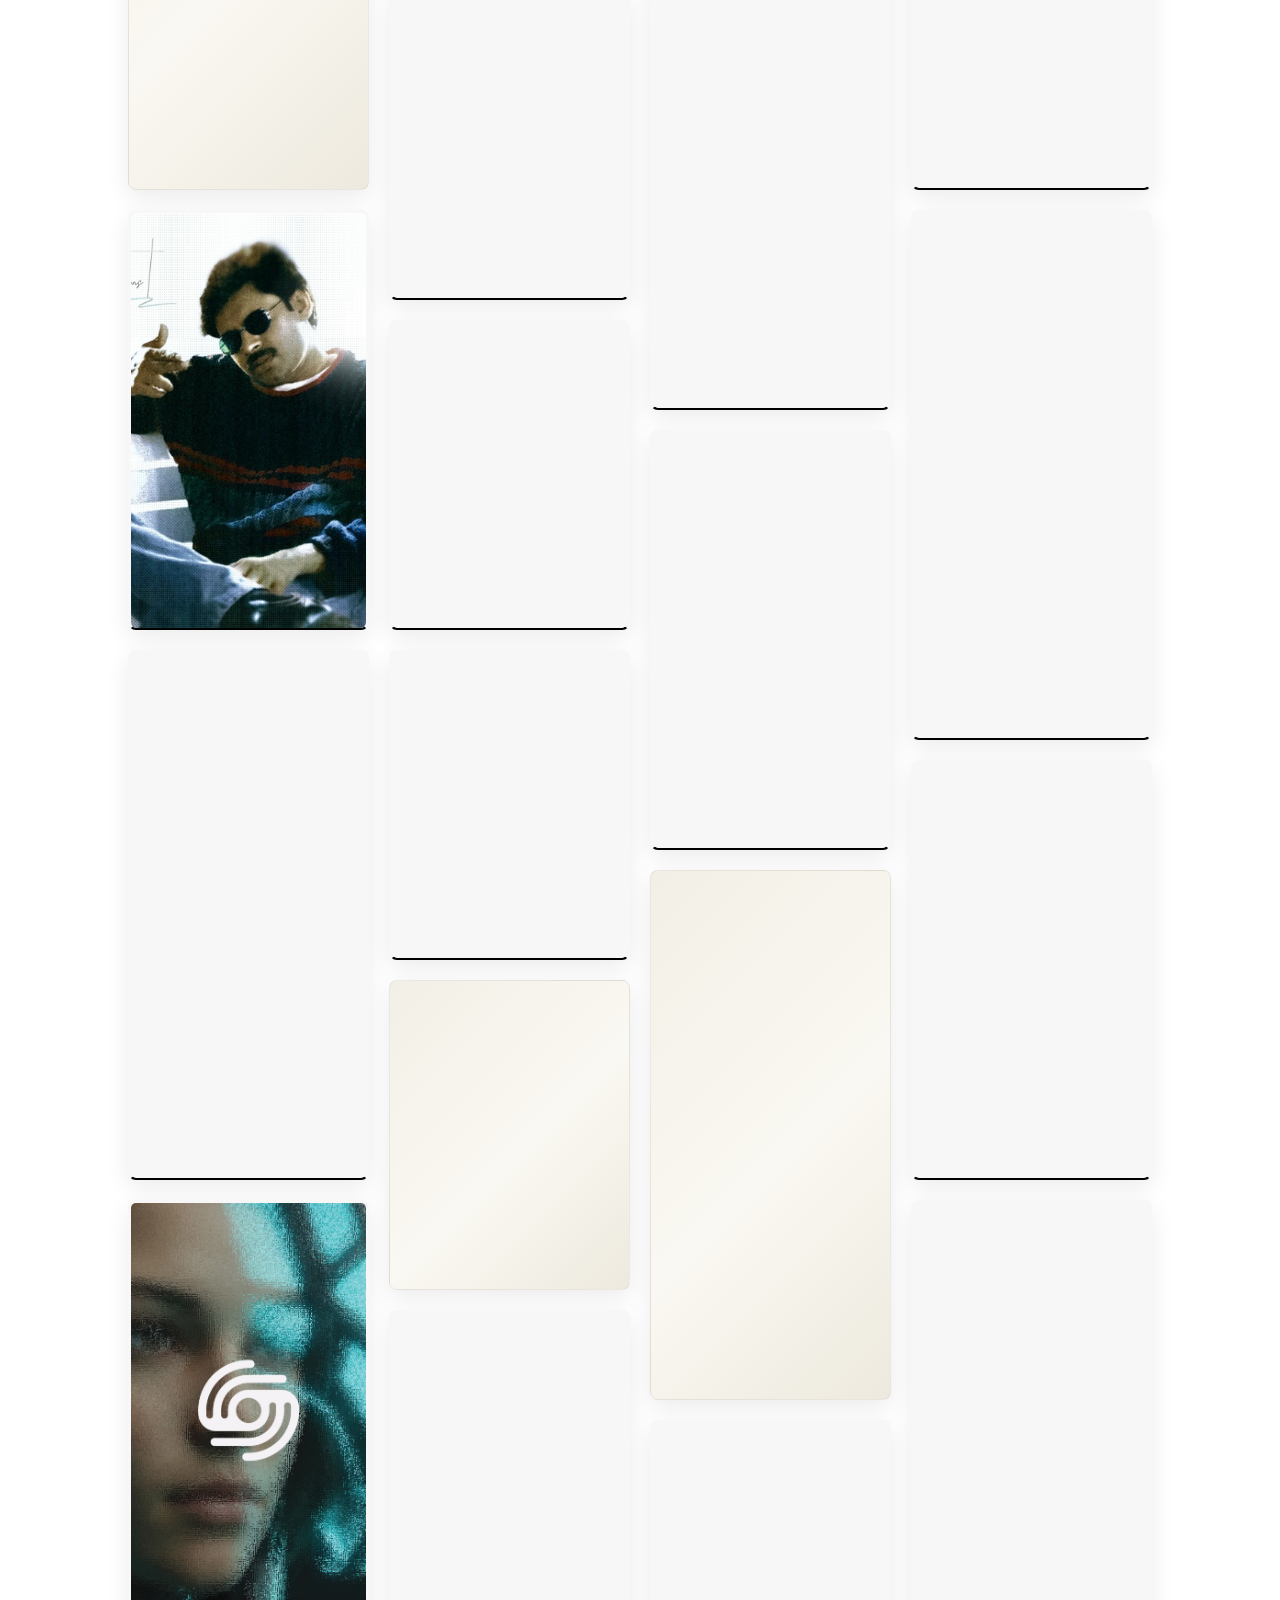
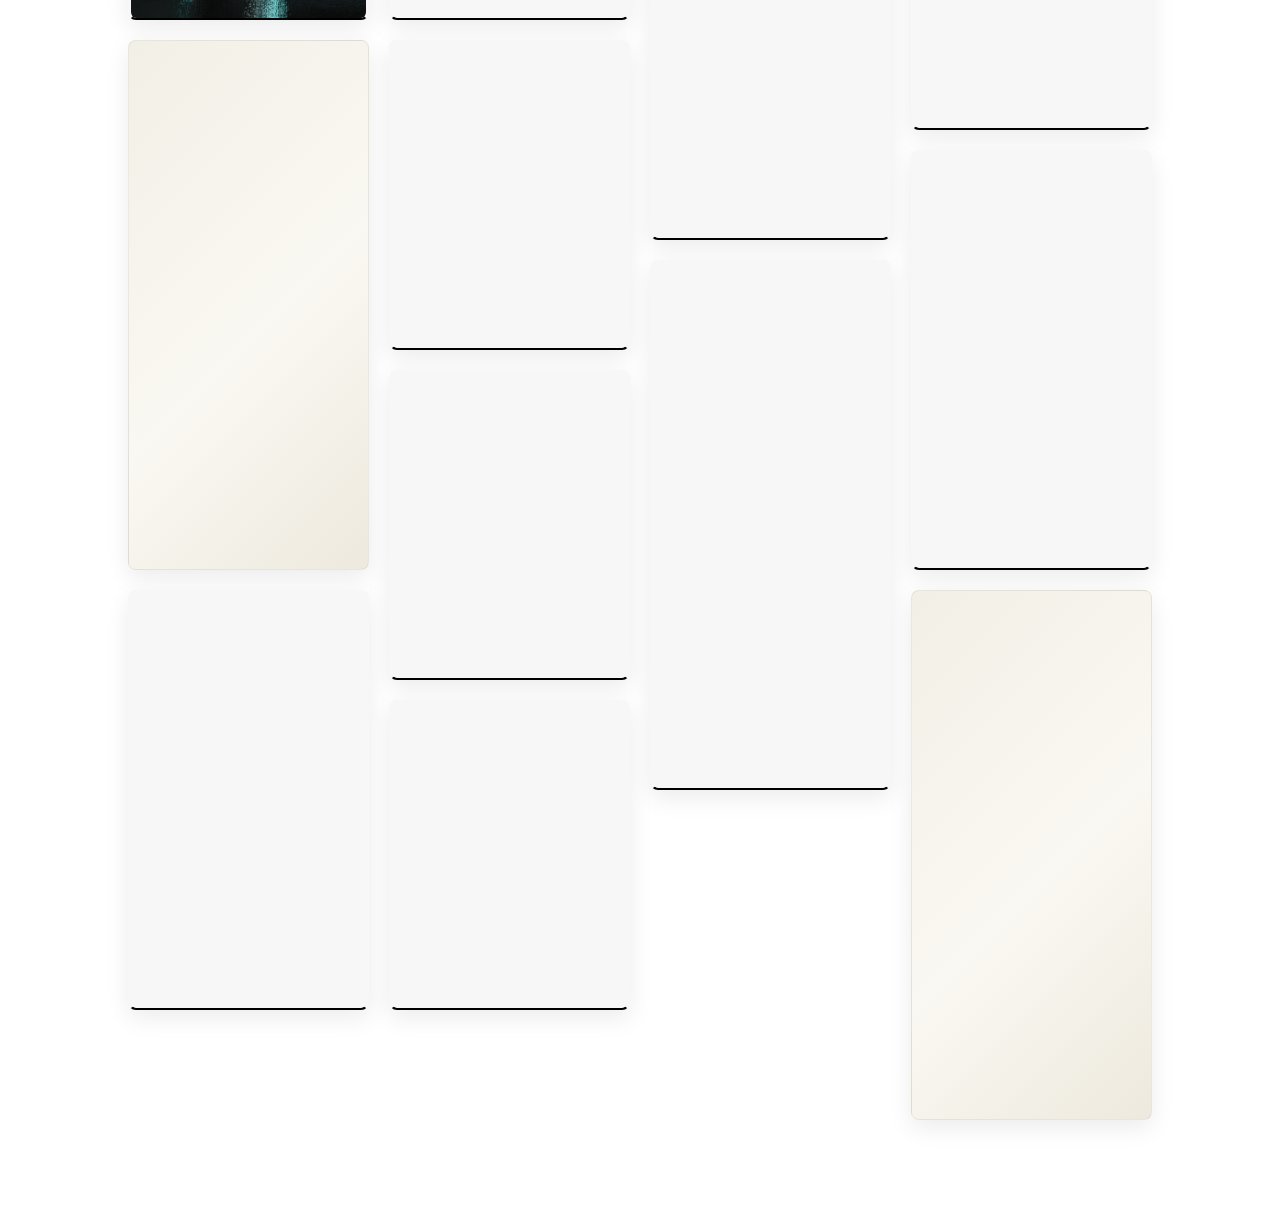
==== commit e5143dee: "Improve posters page SEO metadata and heading" ====
--- a/posters.html
+++ b/posters.html
@@ -5,6 +5,19 @@
   <meta name="viewport" content="width=device-width, initial-scale=1.0" />
   <title>Gallery & Posters Archive — ASCIITECH</title>
   <meta name="description" content="A curated waterfall gallery of all visual artworks, posters, and brand identities by ASCIITECH." />
+  <link rel="canonical" href="https://www.asciitech.online/posters.html" />
+
+  <meta property="og:type" content="website" />
+  <meta property="og:title" content="Gallery & Posters Archive — ASCIITECH" />
+  <meta property="og:description" content="Explore the visual artworks, posters and brand identities created by ASCIITECH." />
+  <meta property="og:url" content="https://www.asciitech.online/posters.html" />
+  <meta property="og:image" content="https://www.asciitech.online/assets/logos/ascii%20new.svg" />
+  <meta property="og:image:alt" content="ASCIITECH creative design studio logo" />
+
+  <meta name="twitter:card" content="summary_large_image" />
+  <meta name="twitter:title" content="Gallery & Posters Archive — ASCIITECH" />
+  <meta name="twitter:description" content="Explore the visual artworks, posters and brand identities created by ASCIITECH." />
+  <meta name="twitter:image" content="https://www.asciitech.online/assets/logos/ascii%20new.svg" />
 
   <!-- Google Fonts: Poppins & JetBrains Mono -->
   <link rel="preconnect" href="https://fonts.googleapis.com" />
@@ -345,6 +358,17 @@
         display: none;
       }
     }
+    .sr-only {
+        position: absolute;
+        width: 1px;
+        height: 1px;
+        padding: 0;
+        margin: -1px;
+        overflow: hidden;
+        clip: rect(0, 0, 0, 0);
+        white-space: nowrap;
+        border: 0;
+      }
   </style>
 </head>
 <body>
@@ -361,7 +385,9 @@
   </header>
 
   <!-- Waterfall Gallery Grid (Populated & Shuffled dynamically) -->
-  <main class="waterfall" id="waterfallGrid"></main>
+  <main class="waterfall" id="waterfallGrid">
+  <h1 class="sr-only">Poster, Artwork & Brand Identity Gallery — ASCIITECH</h1>
+  </main>
 
   <!-- Fullscreen Lightbox Modal -->
   <div class="lightbox-modal" id="lightboxModal" role="dialog" aria-modal="true" aria-hidden="true">
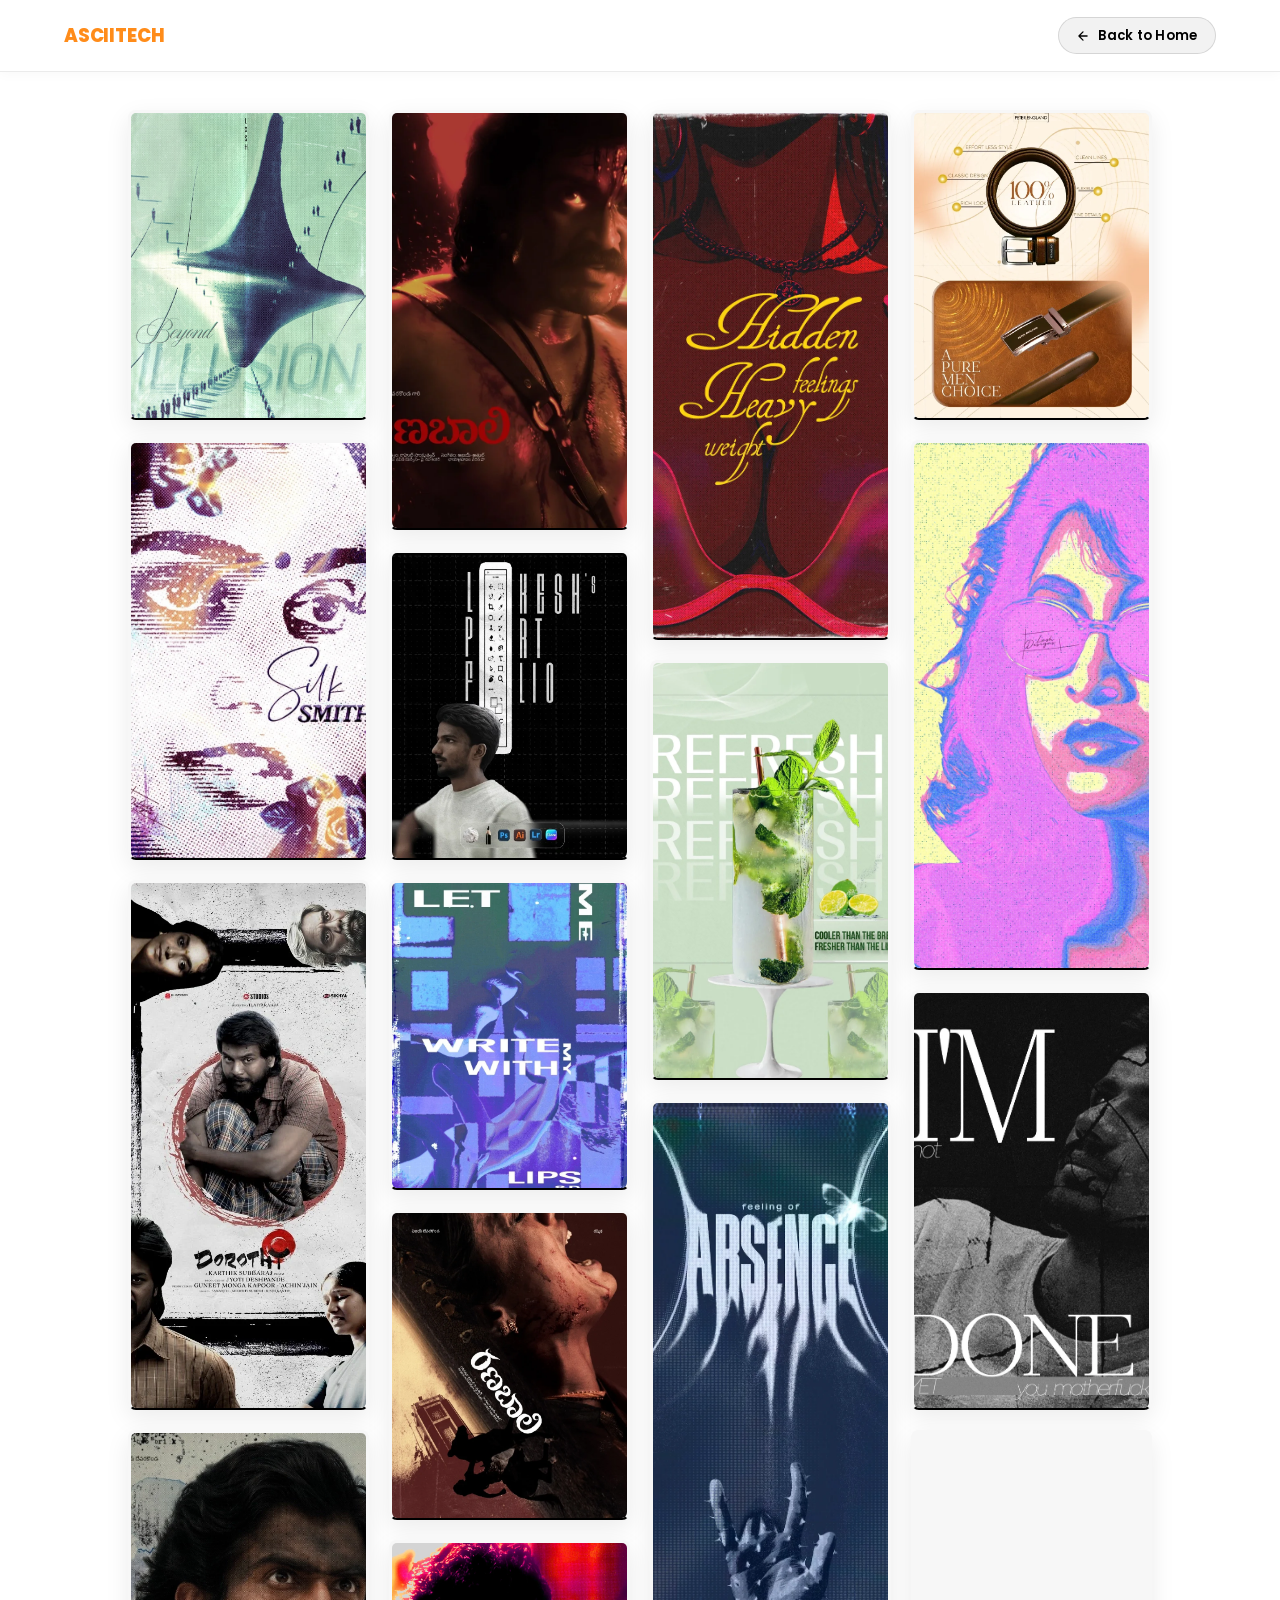
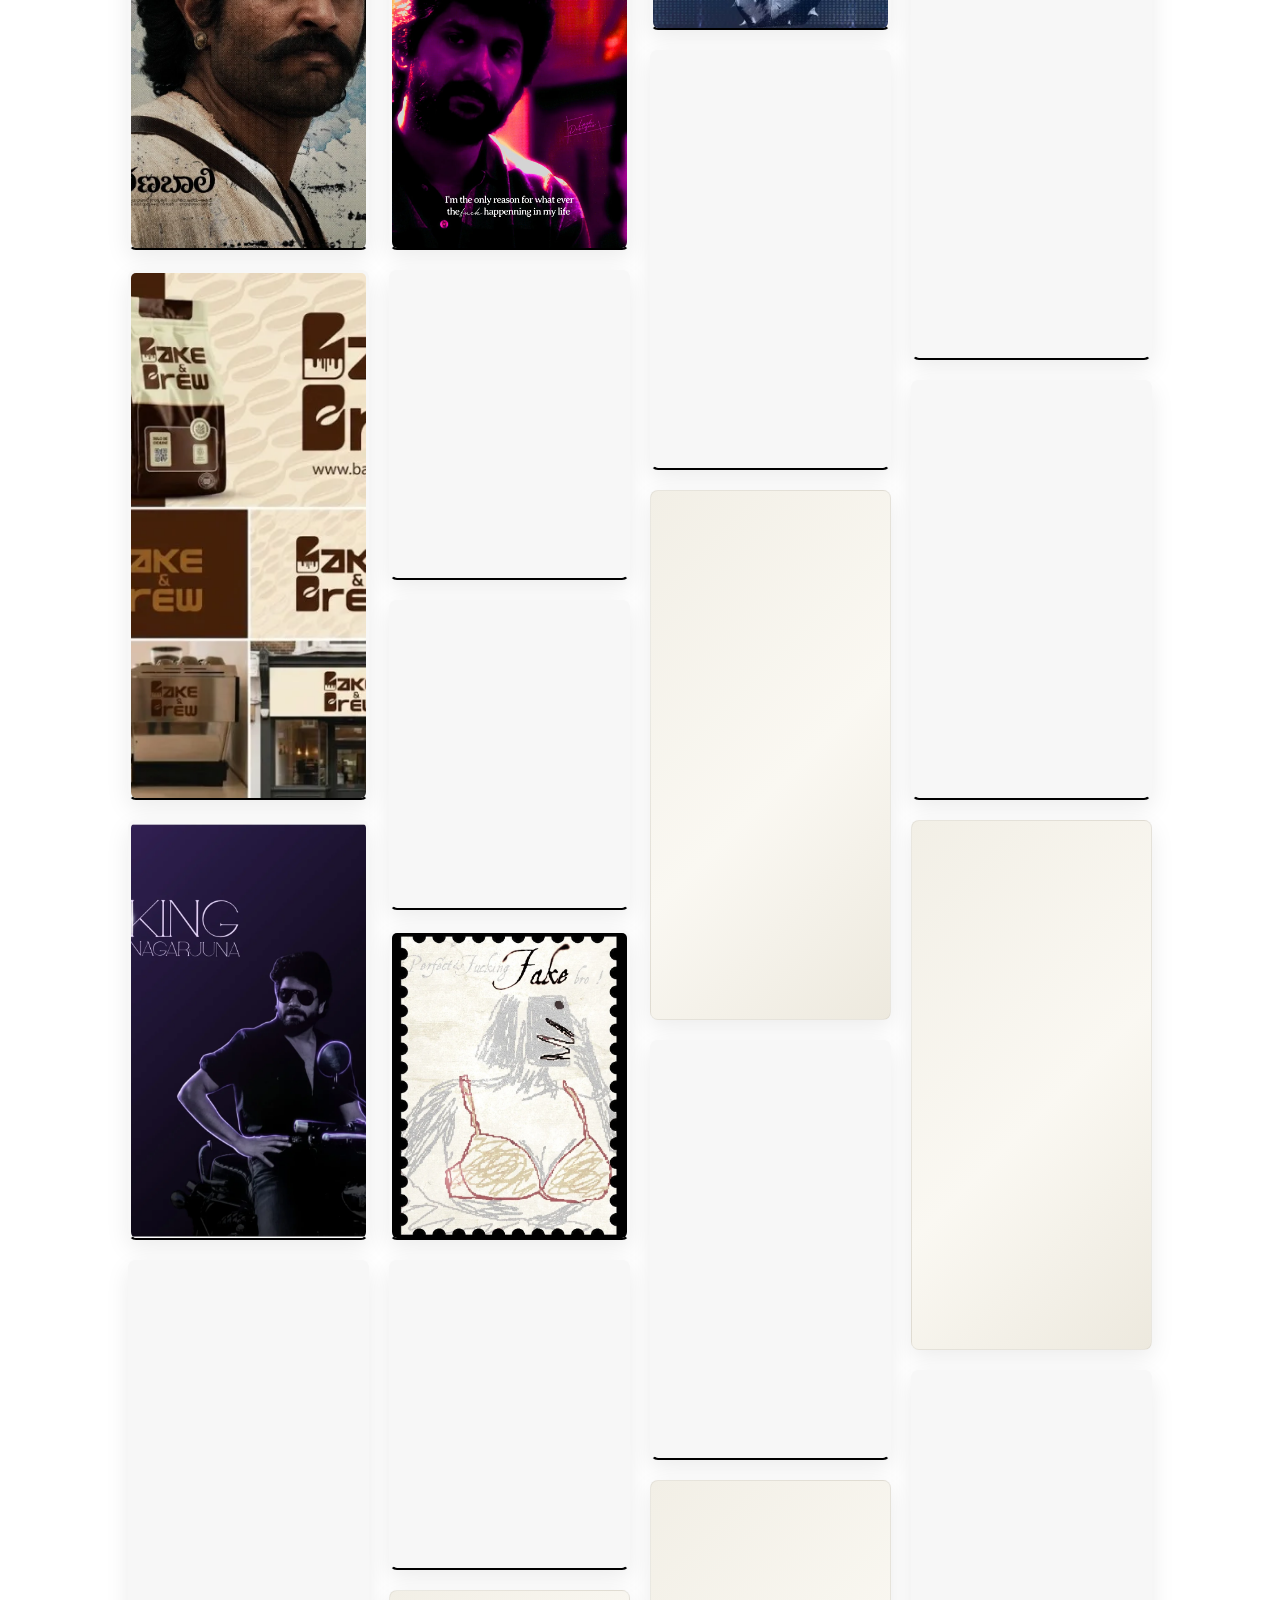
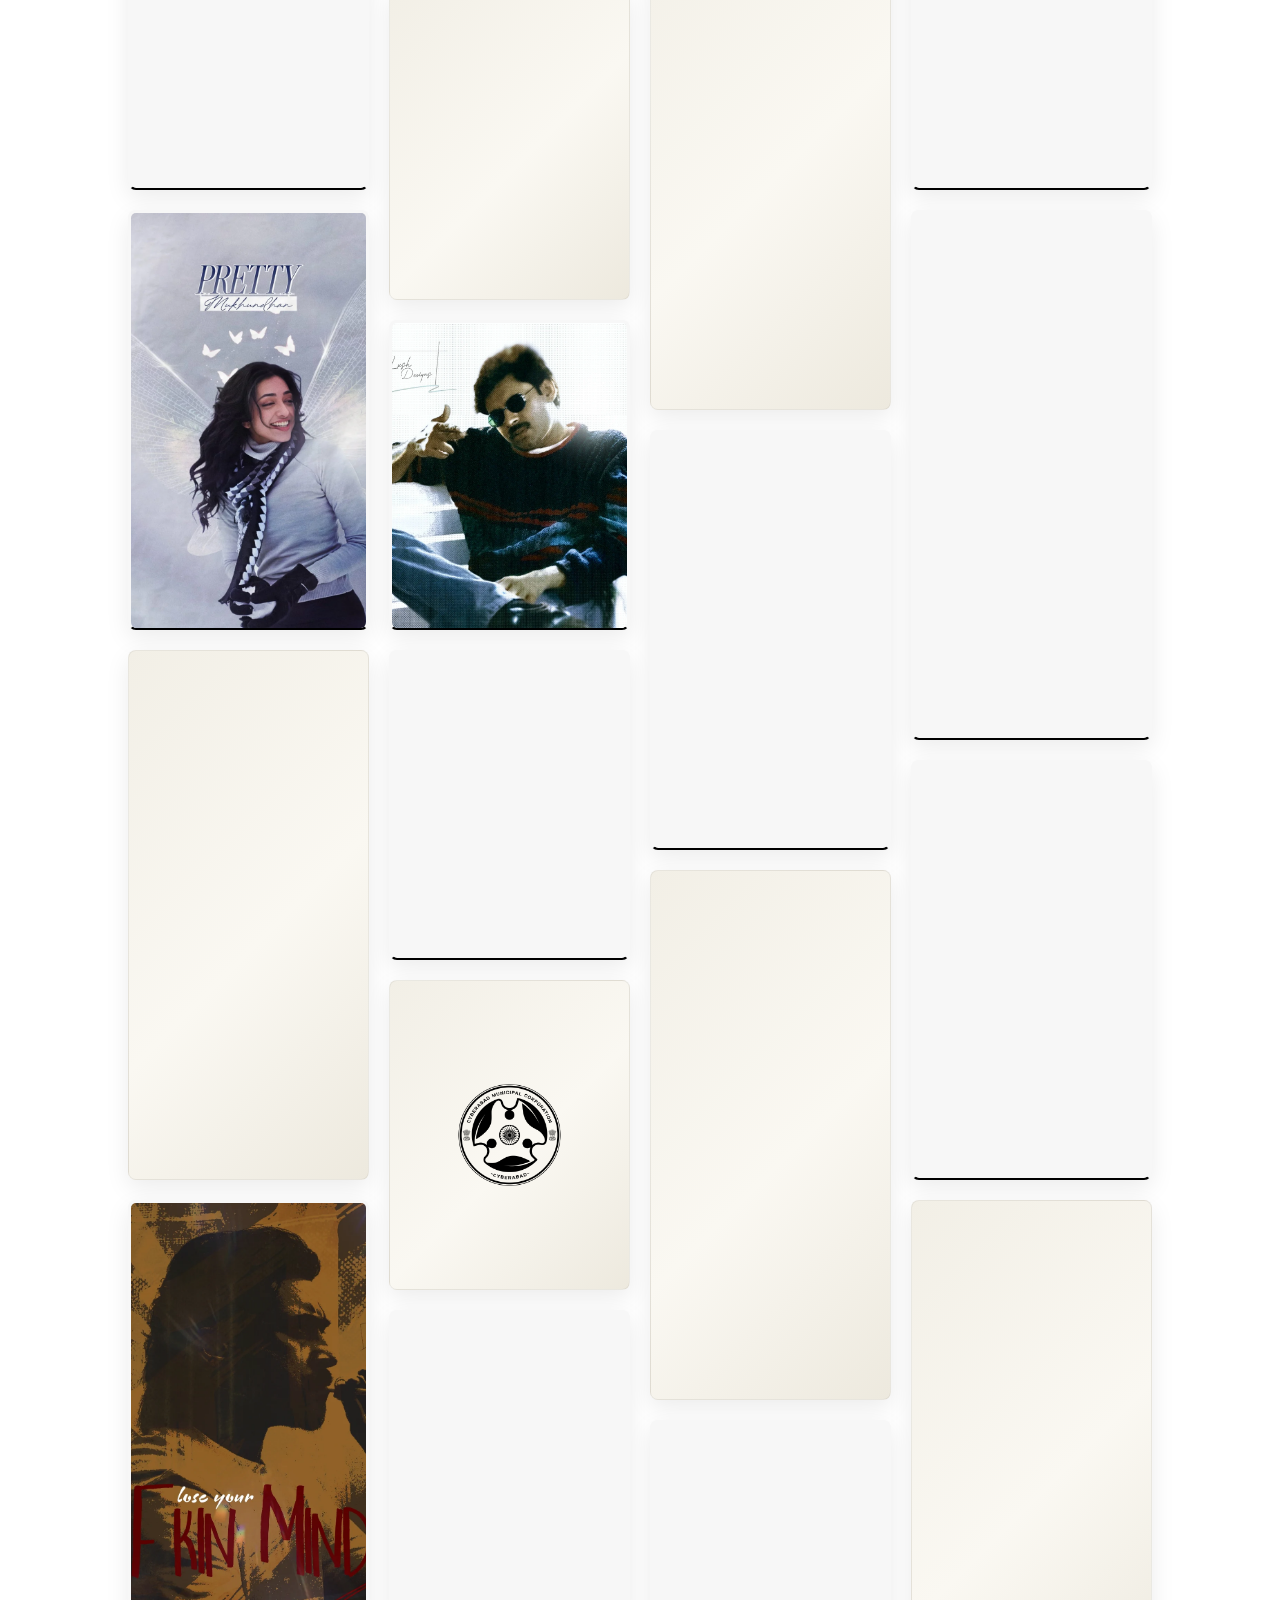
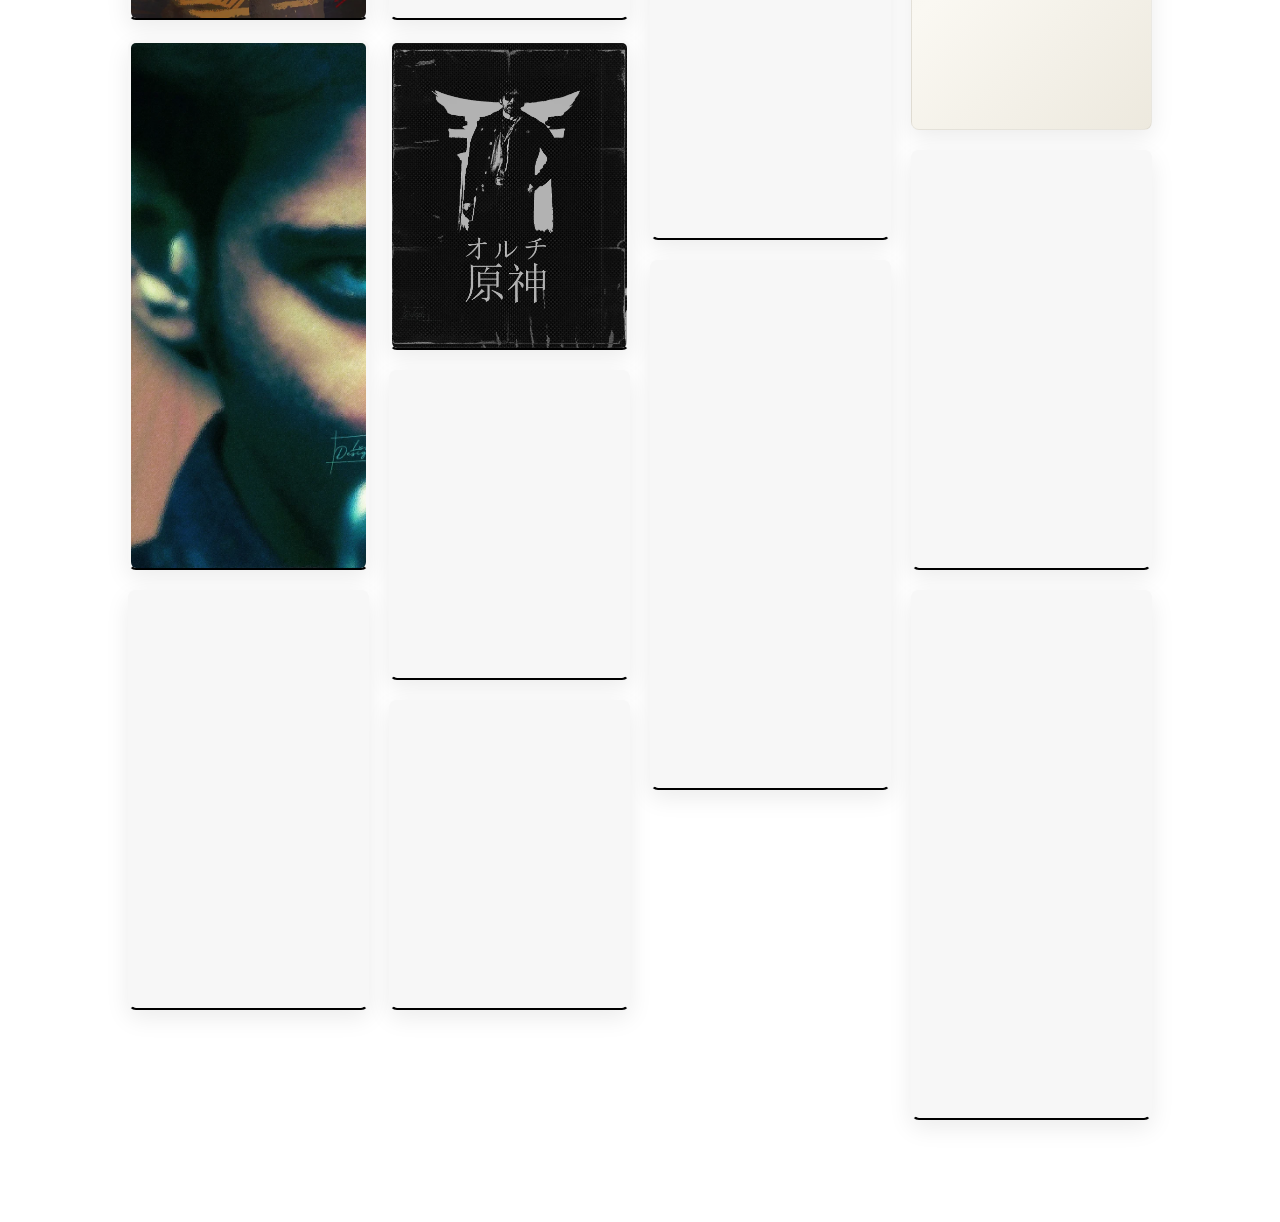
==== commit df2a4c54: "Improve technical SEO and add favicon" ====
--- a/posters.html
+++ b/posters.html
@@ -2,6 +2,8 @@
 <html lang="en">
 <head>
   <meta charset="UTF-8" />
+  <link rel="icon" type="image/png" sizes="64x64" href="/assets/favicon.png" />
+  <link rel="icon" href="/assets/favicon.ico" sizes="any" />
   <meta name="viewport" content="width=device-width, initial-scale=1.0" />
   <title>Gallery & Posters Archive — ASCIITECH</title>
   <meta name="description" content="A curated waterfall gallery of all visual artworks, posters, and brand identities by ASCIITECH." />
@@ -487,7 +489,7 @@
     const grid = document.getElementById('waterfallGrid');
     grid.innerHTML = shuffledGallery.map((item, idx) => `
       <div class="item ${item.isLogo ? 'item-logo' : ''}" data-index="${idx}" data-src="${item.src}" ${item.isLogo ? 'data-is-logo="true"' : ''}>
-        <img src="${item.src}" alt="Artwork" loading="${idx < 18 ? 'eager' : 'lazy'}" decoding="async" />
+        <img src="${item.src}" alt="${item.isLogo ? 'Brand identity logo' : 'Poster and creative artwork'}" loading="${idx < 18 ? 'eager' : 'lazy'}" decoding="async" />
       </div>
     `).join('');
 
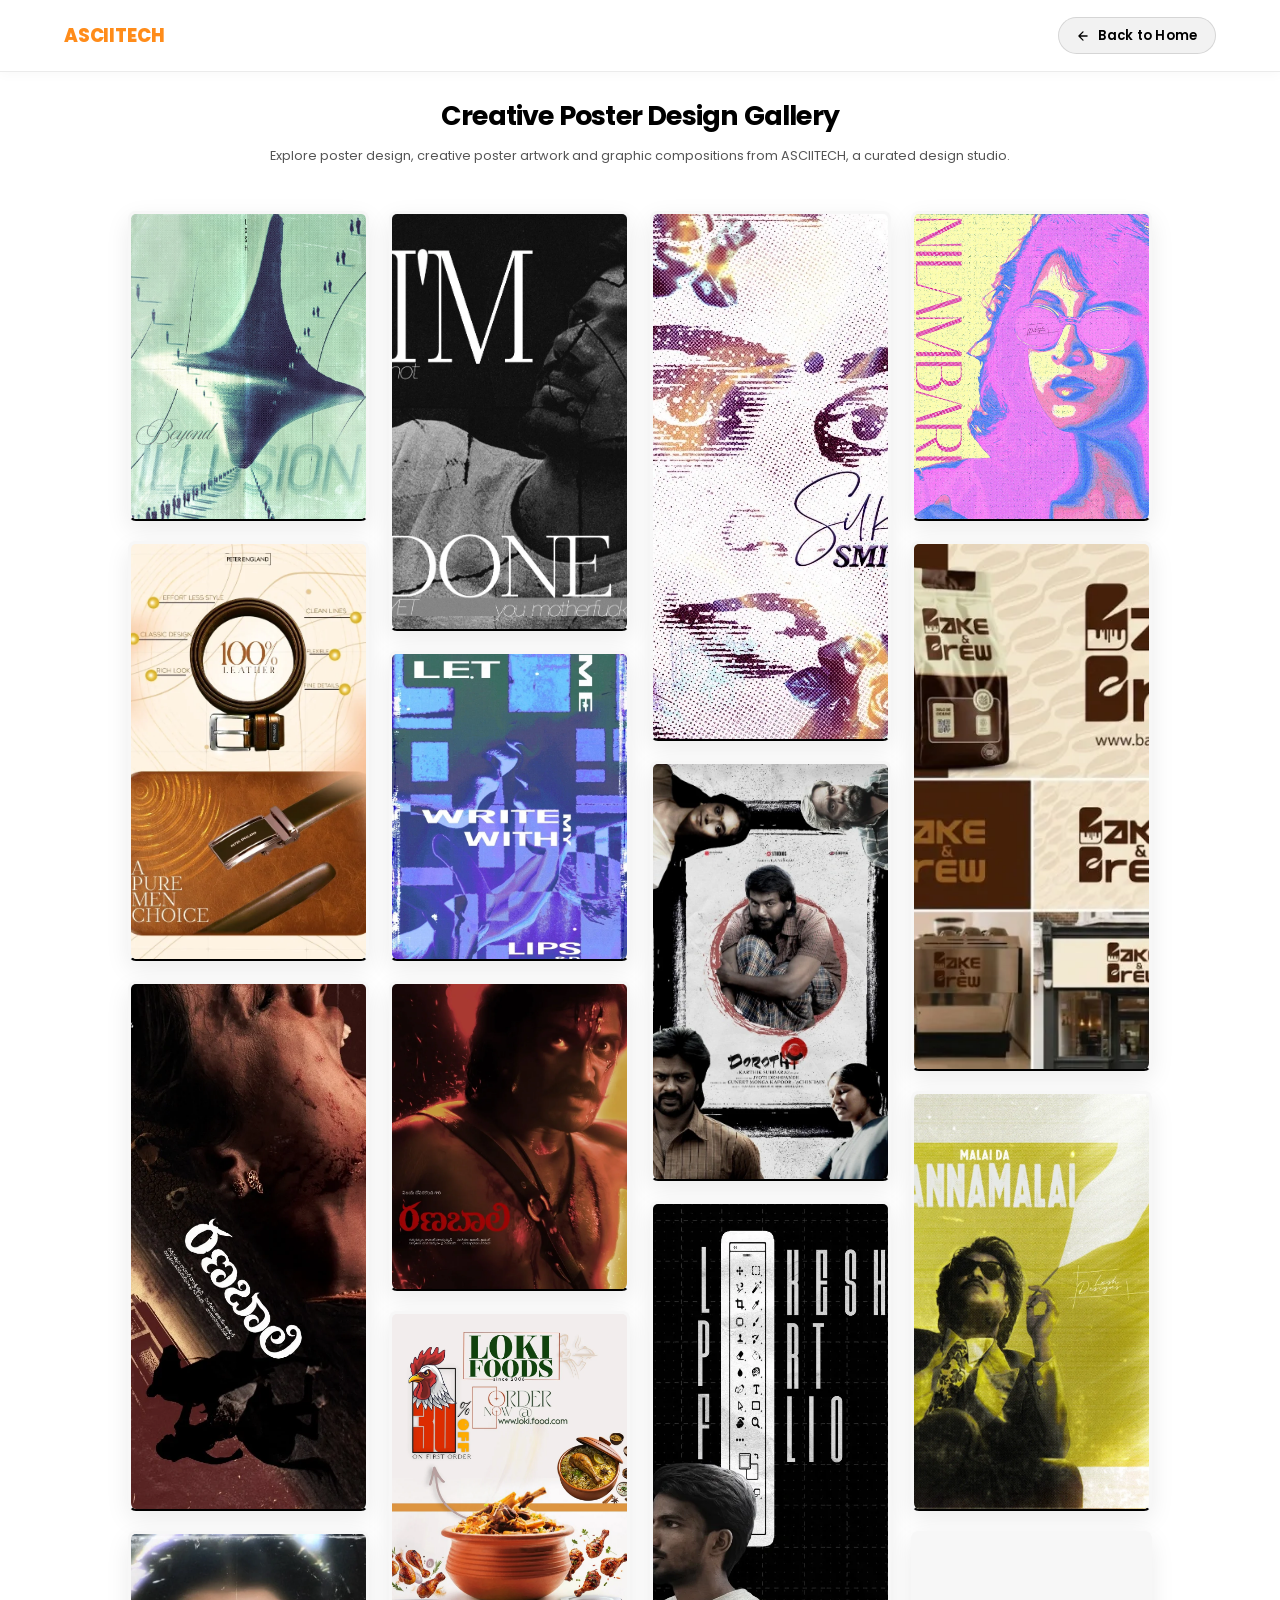
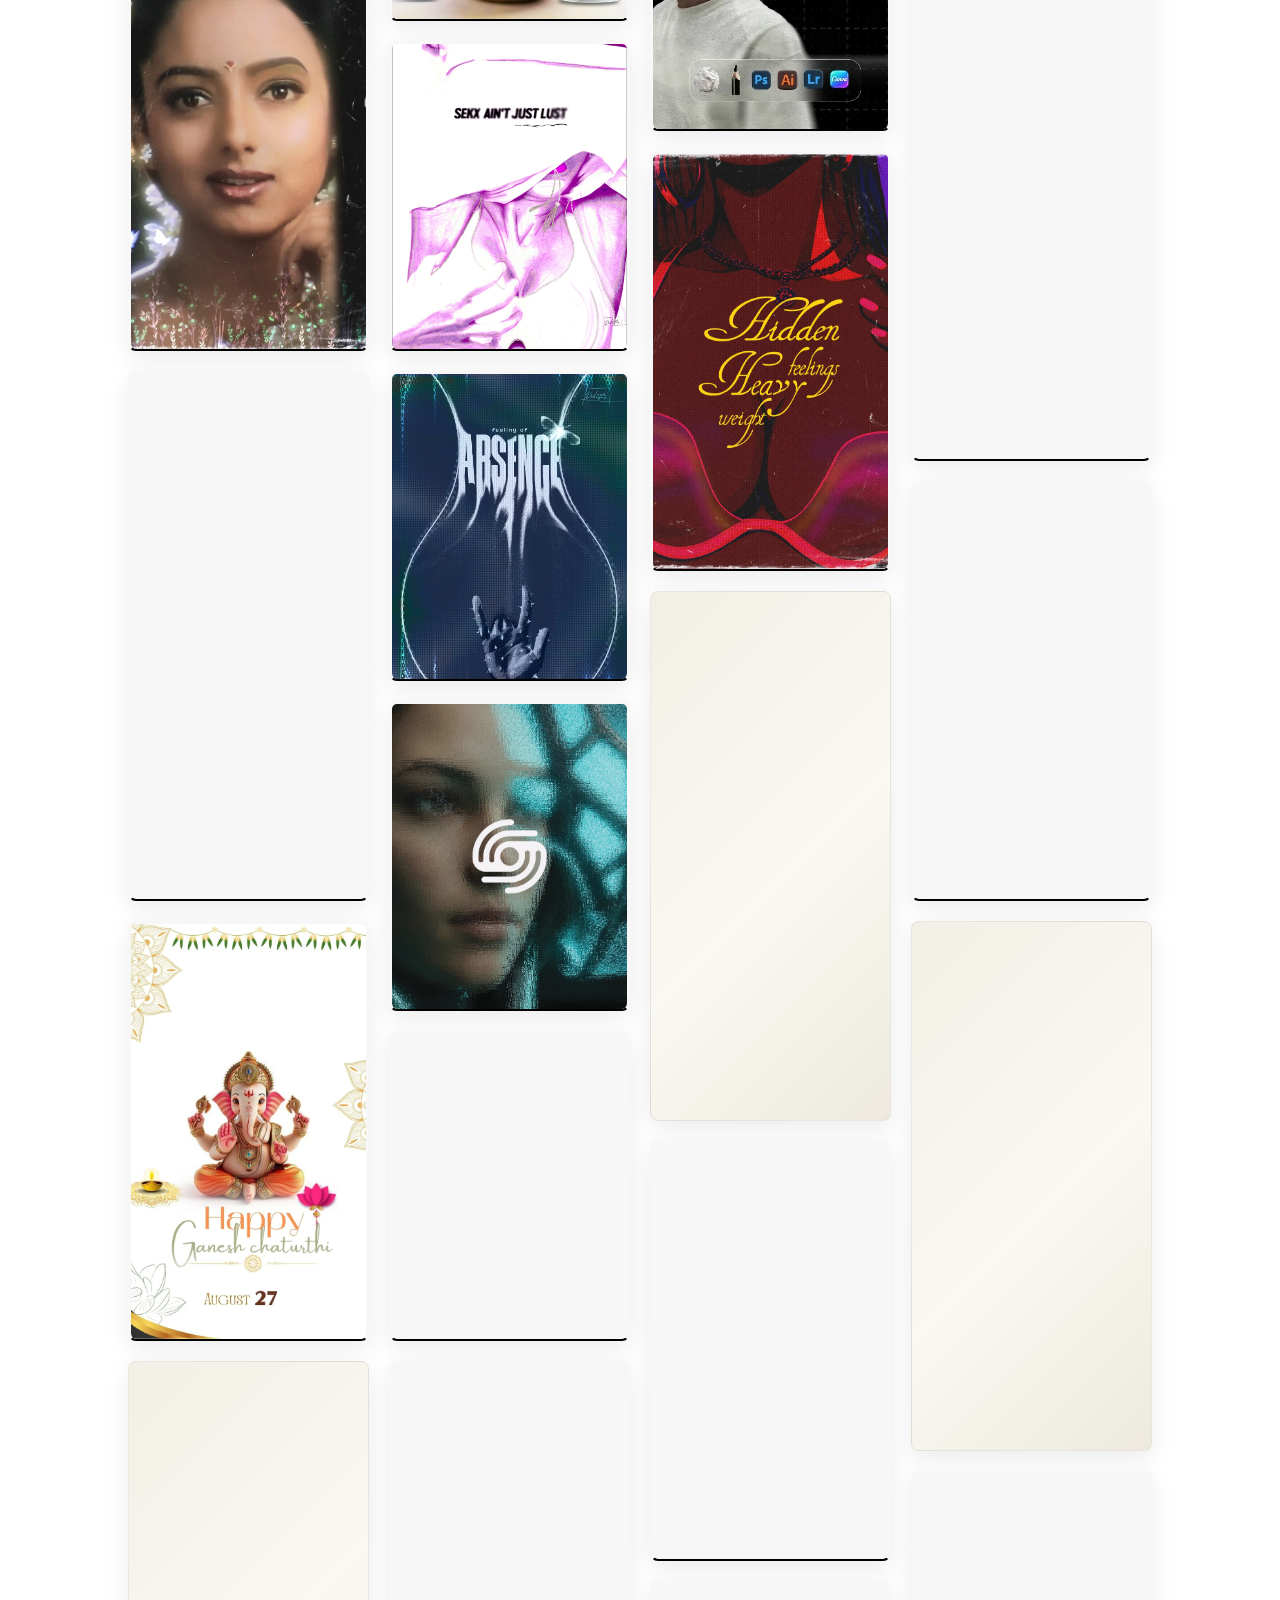
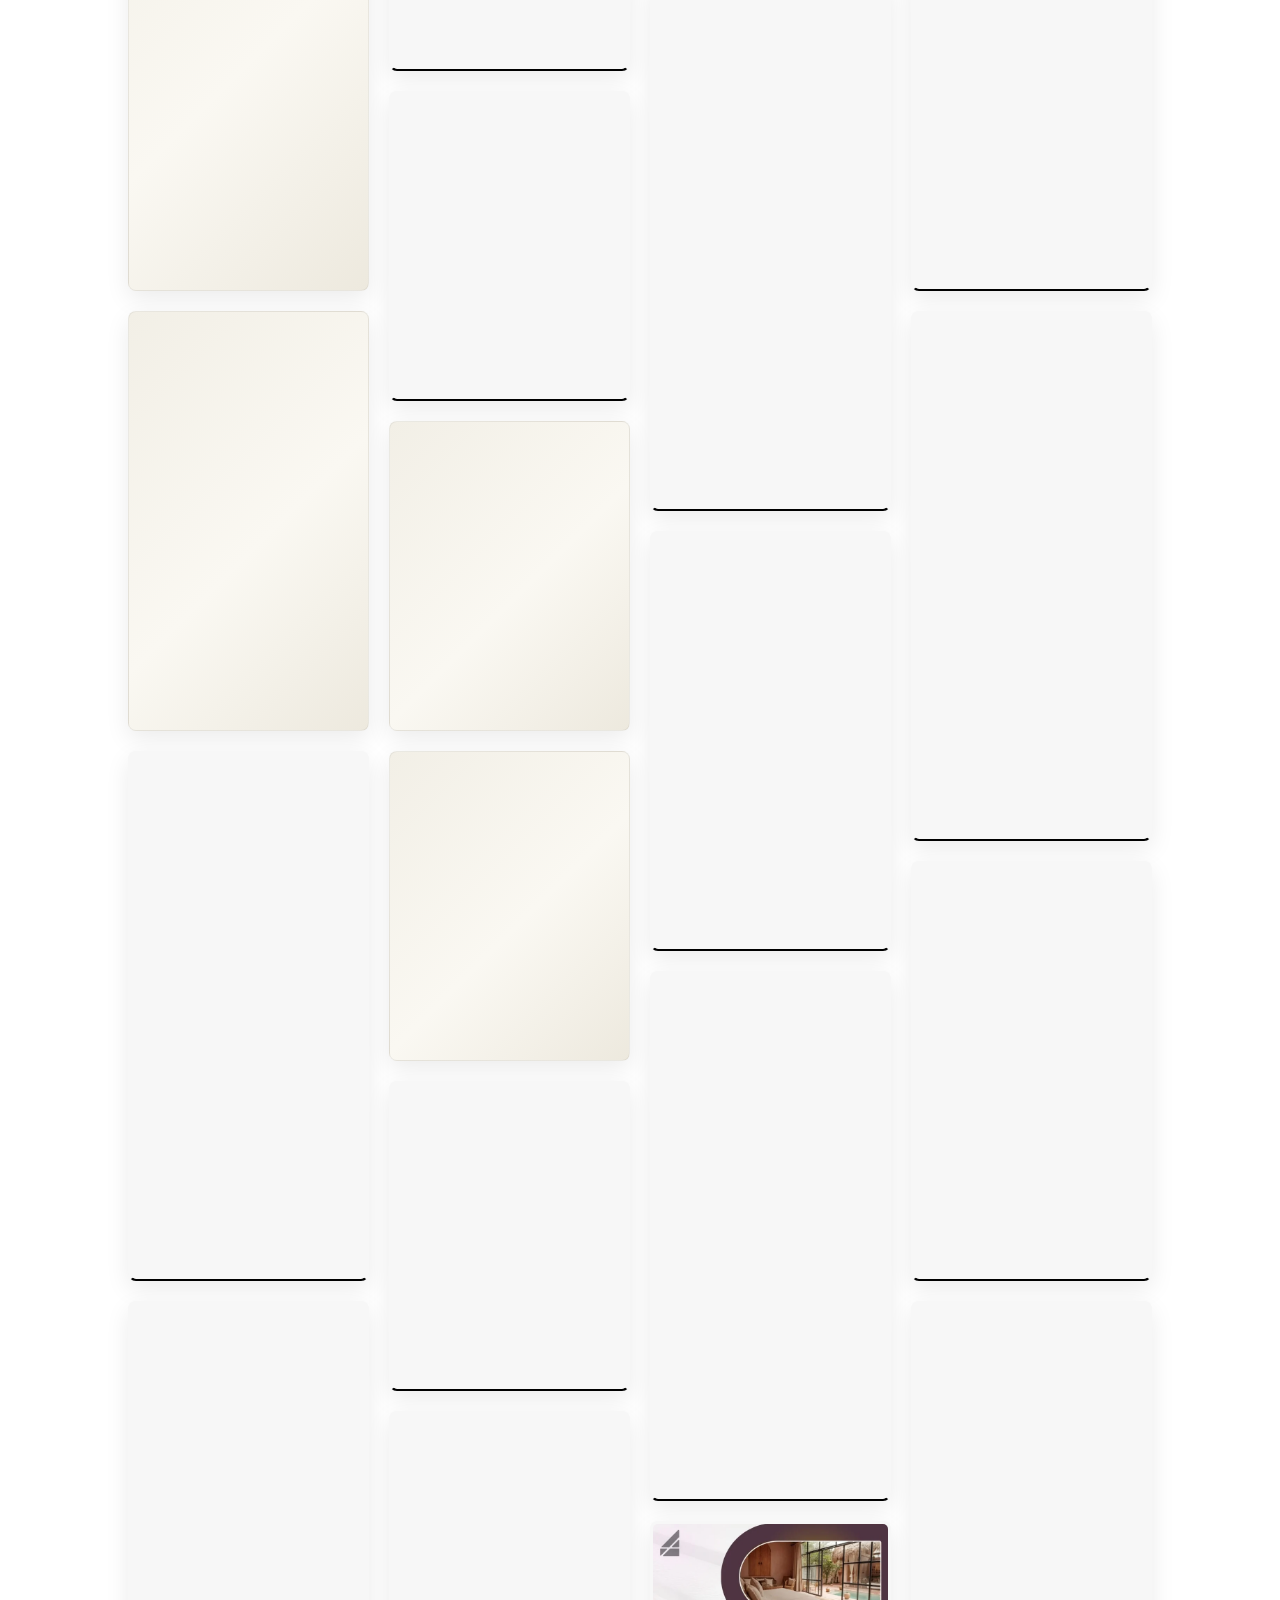
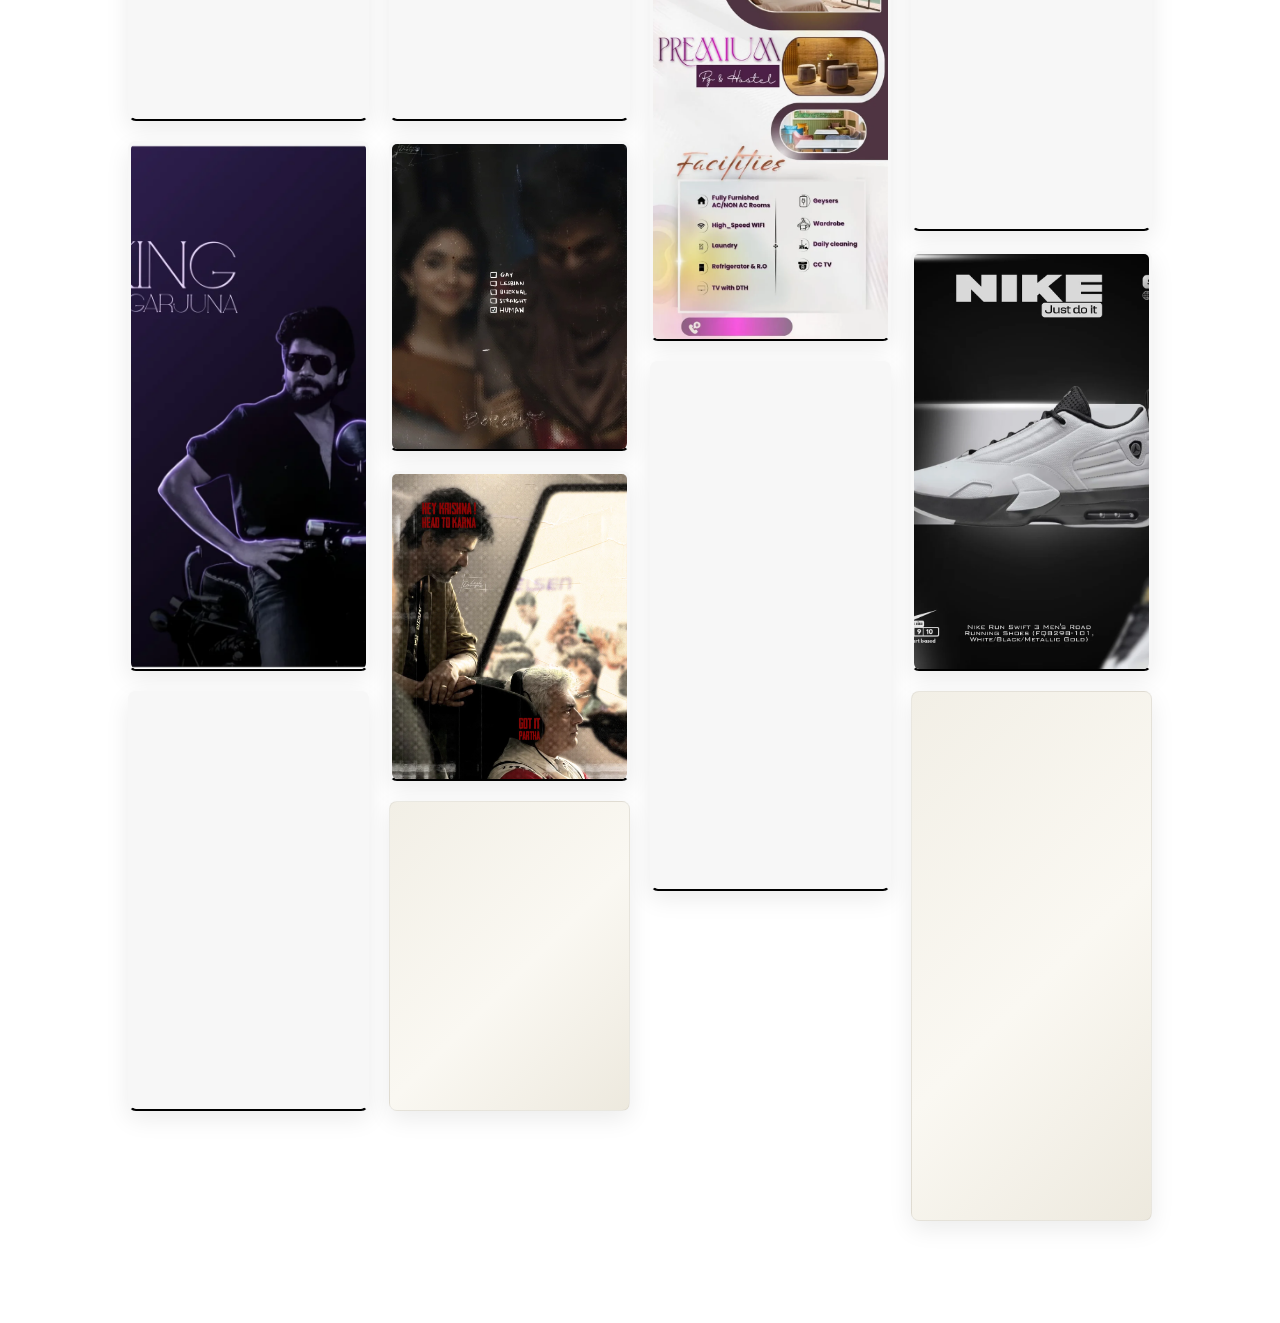
==== commit f70f5b9e: "Optimize homepage and poster gallery SEO" ====
--- a/posters.html
+++ b/posters.html
@@ -5,20 +5,20 @@
   <link rel="icon" type="image/png" sizes="64x64" href="/assets/favicon.png" />
   <link rel="icon" href="/assets/favicon.ico" sizes="any" />
   <meta name="viewport" content="width=device-width, initial-scale=1.0" />
-  <title>Gallery & Posters Archive — ASCIITECH</title>
-  <meta name="description" content="A curated waterfall gallery of all visual artworks, posters, and brand identities by ASCIITECH." />
+  <title>Poster Design Gallery | Creative Posters & Artwork — ASCIITECH</title>
+  <meta name="description" content="Explore creative poster designs, graphic artwork and visual identities in the ASCIITECH poster design gallery." />
   <link rel="canonical" href="https://www.asciitech.online/posters.html" />
 
   <meta property="og:type" content="website" />
-  <meta property="og:title" content="Gallery & Posters Archive — ASCIITECH" />
-  <meta property="og:description" content="Explore the visual artworks, posters and brand identities created by ASCIITECH." />
+  <meta property="og:title" content="Poster Design Gallery | Creative Posters & Artwork — ASCIITECH" />
+  <meta property="og:description" content="Explore creative poster designs, graphic artwork and visual identities in the ASCIITECH poster design gallery." />
   <meta property="og:url" content="https://www.asciitech.online/posters.html" />
   <meta property="og:image" content="https://www.asciitech.online/assets/logos/ascii%20new.svg" />
   <meta property="og:image:alt" content="ASCIITECH creative design studio logo" />
 
   <meta name="twitter:card" content="summary_large_image" />
-  <meta name="twitter:title" content="Gallery & Posters Archive — ASCIITECH" />
-  <meta name="twitter:description" content="Explore the visual artworks, posters and brand identities created by ASCIITECH." />
+  <meta name="twitter:title" content="Poster Design Gallery | Creative Posters & Artwork — ASCIITECH" />
+  <meta name="twitter:description" content="Explore creative poster designs, graphic artwork and visual identities in the ASCIITECH poster design gallery." />
   <meta name="twitter:image" content="https://www.asciitech.online/assets/logos/ascii%20new.svg" />
 
   <!-- Google Fonts: Poppins & JetBrains Mono -->
@@ -360,6 +360,32 @@
         display: none;
       }
     }
+    .gallery-intro {
+      width: 80vw;
+      max-width: 1600px;
+      margin: 96px auto -82px;
+      padding: 0 0 1rem;
+      text-align: center;
+    }
+    .gallery-intro h1 {
+      font-size: clamp(1.15rem, 2.1vw, 1.8rem);
+      font-weight: 700;
+      letter-spacing: -0.03em;
+    }
+    .gallery-intro p {
+      max-width: 760px;
+      margin: 0.55rem auto 0;
+      font-size: clamp(0.78rem, 1vw, 0.92rem);
+      line-height: 1.7;
+      color: #555;
+    }
+    @media (max-width: 900px) {
+      .gallery-intro { width: 90vw; margin-top: 84px; margin-bottom: -70px; }
+    }
+    @media (max-width: 600px) {
+      .gallery-intro { width: 92vw; margin-top: 76px; margin-bottom: -60px; }
+    }
+
     .sr-only {
         position: absolute;
         width: 1px;
@@ -386,9 +412,14 @@
     </a>
   </header>
 
+  <!-- Search-readable introduction is kept outside the dynamically populated gallery. -->
+  <section class="gallery-intro" aria-labelledby="gallery-heading">
+    <h1 id="gallery-heading">Creative Poster Design Gallery</h1>
+    <p>Explore poster design, creative poster artwork and graphic compositions from ASCIITECH, a curated design studio.</p>
+  </section>
+
   <!-- Waterfall Gallery Grid (Populated & Shuffled dynamically) -->
-  <main class="waterfall" id="waterfallGrid">
-  <h1 class="sr-only">Poster, Artwork & Brand Identity Gallery — ASCIITECH</h1>
+  <main class="waterfall" id="waterfallGrid" aria-label="Poster and artwork portfolio">
   </main>
 
   <!-- Fullscreen Lightbox Modal -->
@@ -489,7 +520,7 @@
     const grid = document.getElementById('waterfallGrid');
     grid.innerHTML = shuffledGallery.map((item, idx) => `
       <div class="item ${item.isLogo ? 'item-logo' : ''}" data-index="${idx}" data-src="${item.src}" ${item.isLogo ? 'data-is-logo="true"' : ''}>
-        <img src="${item.src}" alt="${item.isLogo ? 'Brand identity logo' : 'Poster and creative artwork'}" loading="${idx < 18 ? 'eager' : 'lazy'}" decoding="async" />
+        <img src="${item.src}" alt="${item.isLogo ? 'ASCIITECH brand identity logo artwork' : 'ASCIITECH poster design artwork ' + item.src.split('/').pop().replace(/\.(jpg|jpeg|png|webp)$/i, '').replace(/[-_]/g, ' ')}" loading="${idx < 18 ? 'eager' : 'lazy'}" decoding="async" />
       </div>
     `).join('');
 
